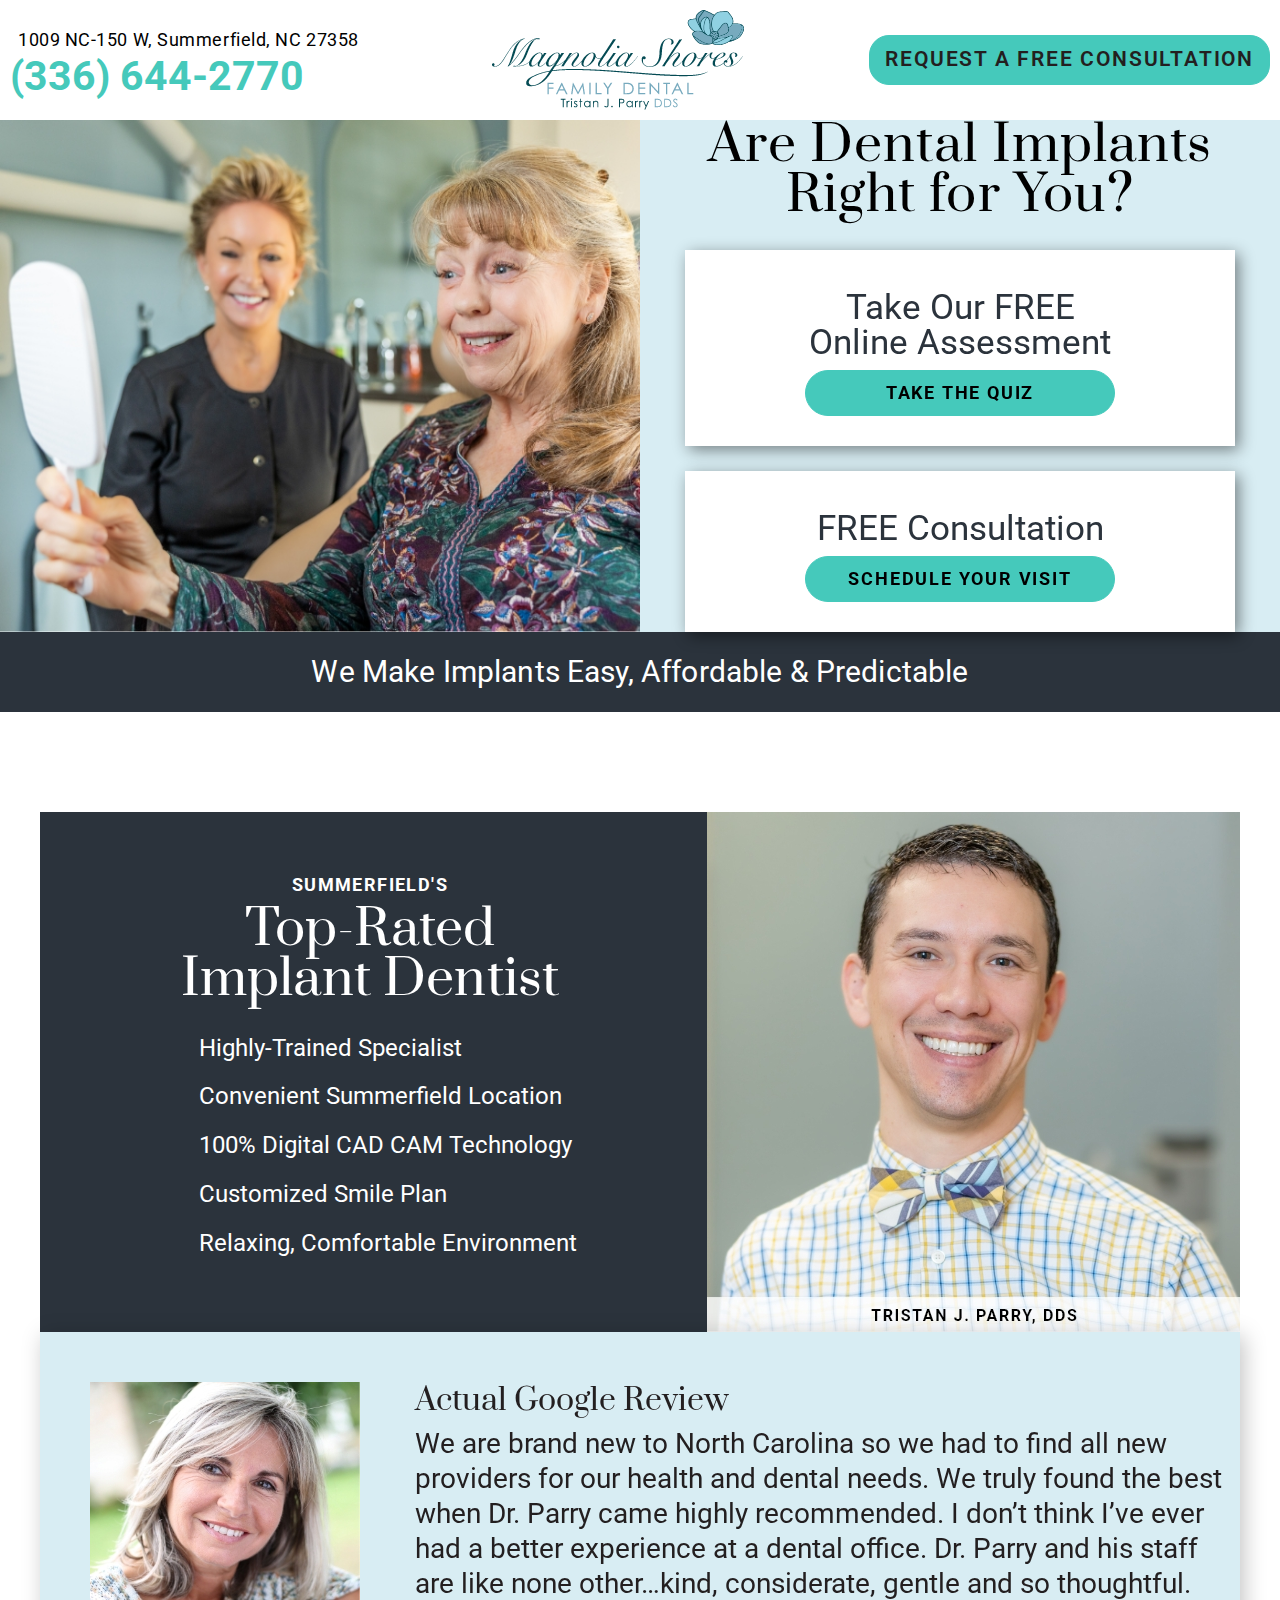
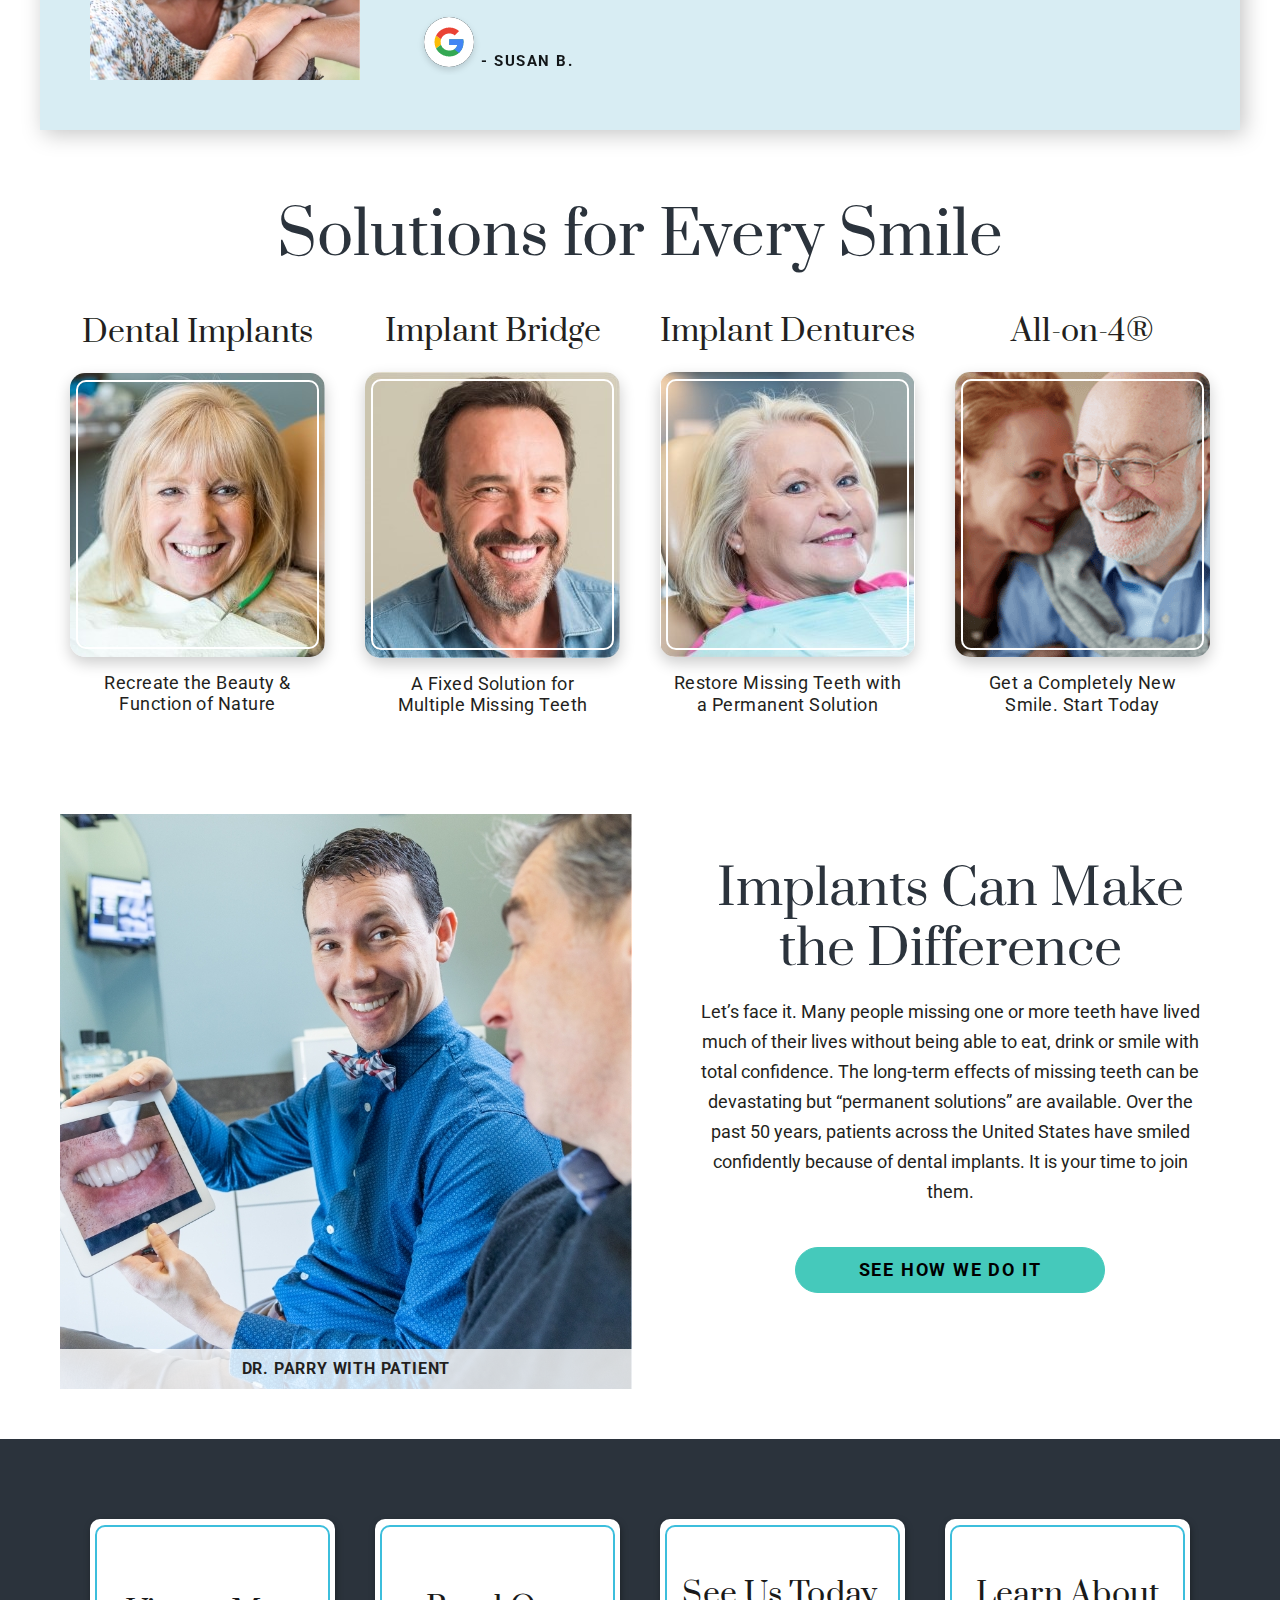
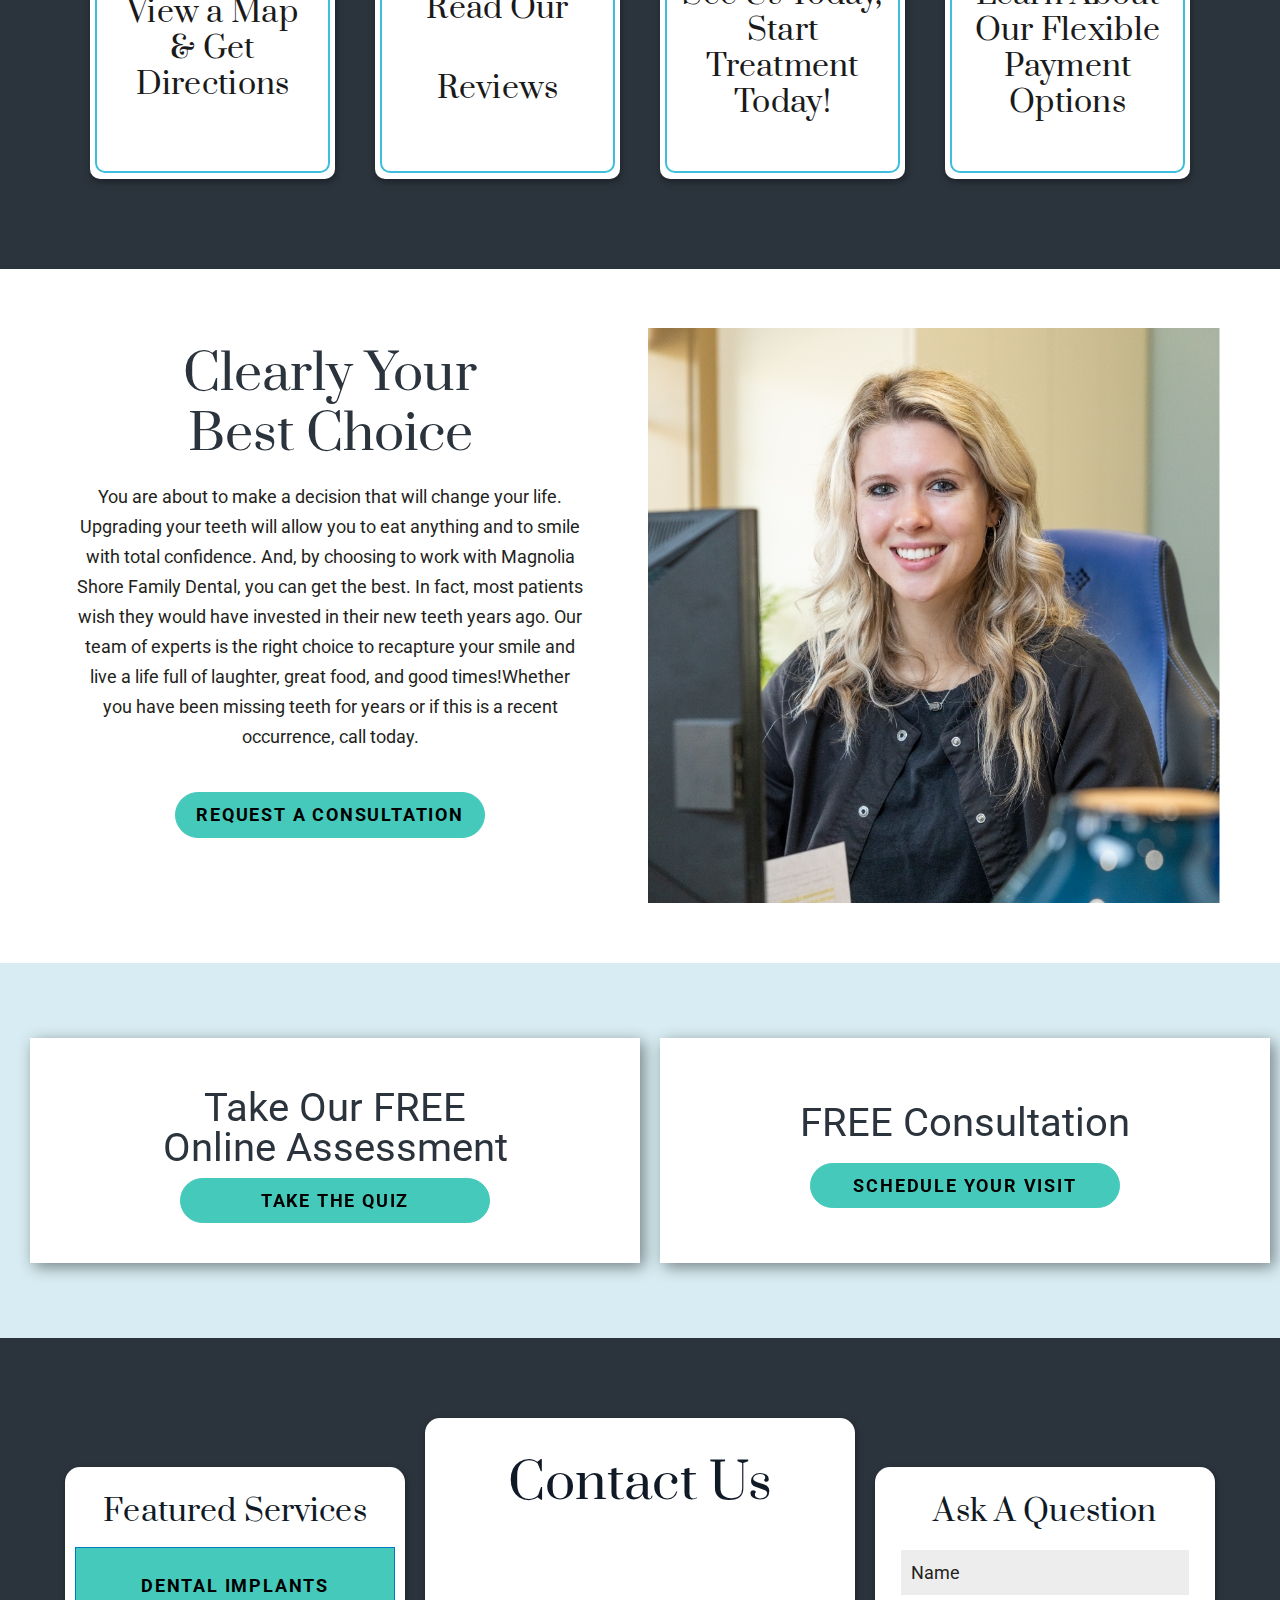
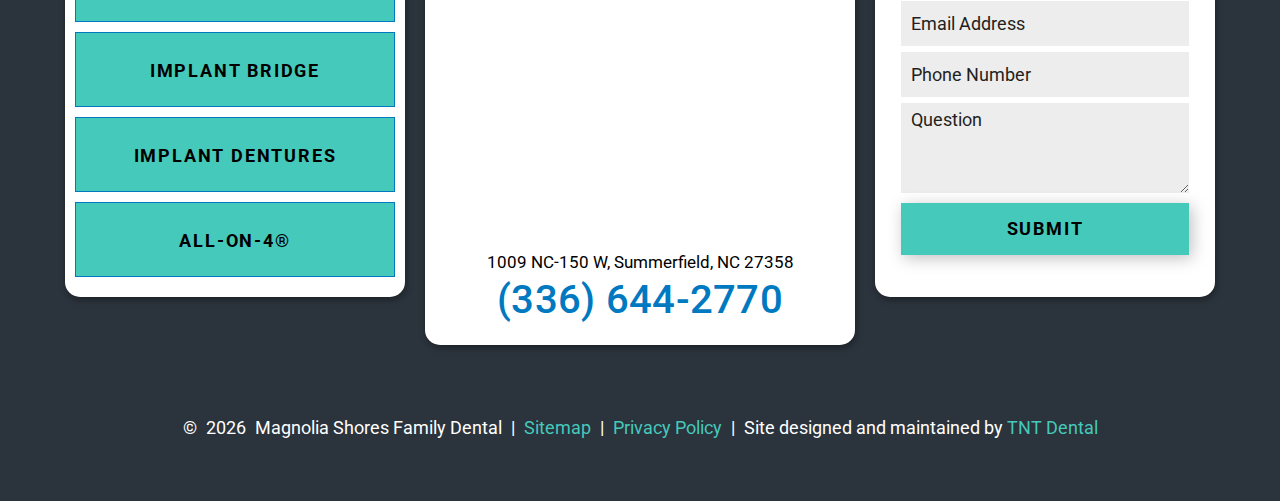
==== implants-special.html @ 88af599c "initial commit" ====
<!DOCTYPE html>
<html lang="en">

<head>
    <meta http-equiv="Content-Type" content="text/html; charset=utf-8" />
    <meta content="$var(metaDescription)$" name="Description" />
    <link href="lp-implant-styles.css" type="text/css" rel="stylesheet">
	<title>$var(pageTitle)$</title>
    <META NAME="ROBOTS" CONTENT="NOINDEX, NOFOLLOW">
    <link rel="canonical" href="https://$var(siteURL)$/$var(pageURL)$.html" />
    <meta name="viewport" content="width=device-width, initial-scale=1, maximum-scale=1, user-scalable=0" />
    <link href="https://tntwebsites.com/tnticons/css/fontello.css" rel="stylesheet">
    <link rel="preconnect" href="https://fonts.googleapis.com">
    <link rel="preconnect" href="https://fonts.gstatic.com" crossorigin>
    <link href="https://fonts.googleapis.com/css2?family=Prata&family=Roboto:wght@400;700&display=swap" rel="stylesheet">
    <script async src='https://tag.simpli.fi/sifitag/d0839950-0d38-0137-dfb5-06a9ed4ca31b'></script>
</head>

<body>
   
    <div id="fixed-tabs">
         <a href="implant-special-form-2023.html">
            <span><i class="icon-calendar-1"></i>Request <strong>a Consultation</strong></span>
        </a>
        <a href="tel:+13366442770" target="_blank">
            <span><i class="icon-phone"></i>Call <strong>Our Office</strong></span>
        </a>
        <a href="https://goo.gl/maps/hF76NYX7GYCfSjA28" target="_blank">
            <span><i class="icon-location"></i>Map <strong>Us</strong></span>
        </a>
    </div>
    
    <header>
        <div id="nav" class="split">
             <div id="header-details">
                 <address>
                    <a class="address" href="https://goo.gl/maps/hF76NYX7GYCfSjA28" target="_blank">
                        <i class="icon-location"></i>
                        1009 NC-150 W, Summerfield, NC 27358
                    </a>
                 </address>
                <a href="tel:+13366442770" class="phone"><i class="icon-phone"></i>(336) 644-2770</a>
             </div>
             <a href="index.html" class="logo"><img src="assets/images/lp-logo.png" alt="Magnolia Shores Family Dental logo"></a>
            <a href="implant-special-form-2023.html" class="btn"><i class="icon-calendar-1"></i>Request A Free Consultation</a>
             <div id="mobile-btns">
                <a href="tel:+13366442770" class="phone"><i class="icon-phone"></i><span>Call Today!</span>(336) 644-2770</a>
                <a href="implant-special-form-2023.html" class="btn"><i class="icon-calendar-1"></i><span>Request</span> A Free Consultation</a>
             </div>
        </div>
    </header>

    <main>

    <section id="banner">
        <figure>
            <img src="assets/images/lp-implant-2023-banner.jpg" alt="">
        </figure>
        <article>
            <h1>
                Are Dental Implants<br>
                Right for You?
            </h1>
            <div class="quiz">
                <div class="flex-ed">
                    <article>
                        <h2>Take Our FREE<br>
                            Online Assessment</h2>
                        <a href="lp-implant-quiz-2023.html" class="btn">Take The Quiz</a>
                    </article>
                    <article>
                        <h2>FREE Consultation</h2>
                        <a href="implant-special-form-2023.html" class="btn">Schedule Your Visit</a>
                    </article>
                </div>
            </div>
        </article>
    </section>

    <section id="bar">
        <h3>We Make Implants Easy, Affordable & Predictable </h3>
    </section>

    <section id="reviews">
        <div class="review-container">
            <div class="flex-ed">
                <div class="list">
                    <h4>Summerfield's</h4>
                    <h3>Top-Rated <br>
                        Implant Dentist</h3>
                    <ul>
                        <li>Highly-Trained Specialist</li>
                        <li>Convenient Summerfield Location</li>
                        <li>100% Digital CAD CAM Technology</li>
                        <li>Customized Smile Plan</li>
                        <li>Relaxing, Comfortable Environment</li>
                    </ul>
                </div>
                <figure>
                    <img src="assets/images/lp-implant-doctor-1.jpg" alt="Doctor Tristan J Parry">
                    <img id="mobile-doc" src="assets/images/lp-implant-doctor-1-mobile.jpg" alt="Doctor Tristan J Parry">
                </figure>
            </div>
            <div class="flex-ed review">
                <img src="assets/images/lp-implant-review.jpg" alt="">
                <div>
                    <h5>Actual Google Review</h5>
                    <p>We are brand new to North Carolina so we had to find all new providers for our health and dental needs. We truly found the best when Dr. Parry came highly recommended. I don’t think I’ve ever had a better experience at a dental office. Dr. Parry and his staff are like none other…kind, considerate, gentle and so thoughtful.</p>
                    <author>
                        <span><img src="assets/images/lp-np-google.png" alt="google icon"></span>
                        <div>
                            <star></star>
                            - Susan B.
                        </div>
                    </author>
                </div>
            </div>
        </div>
    </section>

    <section id="mobile-reviews">
        <div class="review-container" class="container flex-ed">
            <div id="google">
                <!-- <img src="assets/images/lp-combo-review-stamp.png" class="review-stamp" alt="Over 250 Reviews stamp"> -->
                <div>
                    <star></star>
                    <p><span>Actual</span> <img src="assets/images/google-logo.png" alt="Google logo"><span>Review</span></p>
                </div>
            </div>
            <div class="comment">
                <p>We are brand new to North Carolina so we had to find all new providers for our health and dental needs. We truly found the best when Dr. Parry came highly recommended. I don’t think I’ve ever had a better experience at a dental office. Dr. Parry and his staff are like none other…kind, considerate, gentle and so thoughtful.</p>
                <p class="caption2">- Susan B.</p>
            </div>
        </div>
    </section>

    <section id="options" class="callouts">
        <h2>Solutions for Every Smile</h2>
        <div class="flex-ed">
            <a href="dental-implants.html" target="_blank" class="col">
                <h3>Dental Implants</h3>
                <div class="portrait"><img src="assets/images/lp-implant-calls-1.jpg" alt="woman smiling"/></div>
                <p>Recreate the Beauty & <br>
                    Function of Nature</p>
            </a>
            <a href="dental-implants.html" target="_blank" class="col">
                <h3>Implant Bridge</h3>
                <div class="portrait"><img src="assets/images/lp-implant-calls-2.jpg" alt="smiling man"/></div>
                <p>A Fixed Solution for <br>
                    Multiple Missing Teeth</p>
            </a>
            <a href="implant-retained-dentures.html" target="_blank" class="col">
                <h3>Implant Dentures</h3>
                <div class="portrait"><img src="assets/images/lp-implant-calls-3.jpg" alt="smiling woman"/></div>
                <p>Restore Missing Teeth with <br>
                    a Permanent Solution</p>
            </a>
            <a href="all-on-4-dentures.html" target="_blank" class="col">
                <h3>All-on-4®</h3>
                <div class="portrait"><img src="assets/images/lp-implant-calls-4.png" alt="smiling older couple"/></div>
                <p>Get a Completely New <br>
                    Smile. Start Today</p>
            </a>
        </div>
     </section>

     <section class="container split even">
        <article>
            <h2>Implants Can Make <br>
                the Difference</h2>
             <p>Let’s face it. Many people missing one or more teeth have lived much of their lives without being able to eat, drink or smile with total confidence. The long-term effects of missing teeth can be devastating but “permanent solutions” are available. Over the past 50 years, patients across the United States have smiled confidently because of dental implants. It is your time to join them.</p>
             <p><a target="_blank" href="dental-implants.html" class="btn">SEE How We Do It</a></p>
            </article>
        <figure>
            <img src="assets/images/lp-implant-office-2.jpg" alt="doctor showing patient a smile">
            <figcaption>Dr. Parry with Patient</figcaption>
        </figure>
    </section>


    <div id="secondary">
        <section class="callouts">
            <a href="contact.html" target="blank" class="col">
                <div class="portrait">
                    <h3>View a Map <br>& Get <br>Directions</h3>
                    <i class="icon-location"></i>
                </div>
            </a>
            <a href="reviews.html" target="_blank" class="col">
                <div class="portrait">
                    <h3>Read Our <star></star> Reviews</h3>
                </div>
            </a>
            <a href="implant-special-form-2023.html" target="_blank" class="col">
                <div class="portrait">
                    <h3>See Us Today,<br> Start <br>Treatment<br> Today!</h3>
                </div>
            </a>
            <a href="for-patients.html#financing" target="_blank" class="col">
                <div class="portrait">
                    <h3>Learn About<br>Our Flexible  <br> Payment <br> Options</h3>
                </div>
            </a>
        </section>
    </div>
      
    
    
    <hr>
    
    <section id="implants" class="container split odd">
        <article>
            <h2>Clearly Your <br>
                Best Choice</h2>
             <p>You are about to make a decision that will change your life. Upgrading your teeth will allow you to eat anything and to smile with total confidence. And, by choosing to work with Magnolia Shore Family Dental, you can get the best. In fact, most patients wish they would have invested in their new teeth years ago. Our team of experts is the right choice to recapture your smile and live a life full of laughter, great food, and good times!Whether you have been missing teeth for years or if this is a recent occurrence, call today.</p>
             <p><a href="implant-special-form-2023.html" class="btn">REQUEST a Consultation</a></p>
            </article>
        <figure class="no-shad">
            <img src="assets/images/lp-implant-doctor-2.jpg" alt="dentist showing woman her new teeth">
        </figure>
    </section>

<section id="quiz">
        <div class="quiz">
            <div class="flex-ed">
                <article>
                    <h2>Take Our FREE<br>
                        Online Assessment</h2>
                    <a href="lp-implant-quiz-2023.html" class="btn">Take The Quiz</a>
                </article>
                <article>
                    <h2>FREE Consultation</h2>
                    <a class="btn" href="implant-special-form-2023.html">Schedule Your Visit</a>
                </article>
            </div>
        </div>
</section>

</main>

    <footer>
        <div class="container flex-ed">
            <article id="contact" >
                <h3>Contact Us</h3>
                <div id="map">
                    <iframe src="https://www.google.com/maps/embed?pb=!1m14!1m8!1m3!1d25756.987696099823!2d-79.8564391!3d36.2000383!3m2!1i1024!2i768!4f13.1!3m3!1m2!1s0x8852e3ec26620603%3A0x5be69f4f6315a395!2sMagnolia%20Shores%20Family%20Dental!5e0!3m2!1sen!2sus!4v1678763101547!5m2!1sen!2sus" width="100%" height="300" style="border:0;" allowfullscreen="" loading="lazy" referrerpolicy="no-referrer-when-downgrade"></iframe>
                </div>
                <a href="https://goo.gl/maps/hF76NYX7GYCfSjA28" target="_blank" class="address"> 
                    1009 NC-150 W, Summerfield, NC 27358
                </a>
                <a href="tel:+13366442770" class="phone">(336) 644-2770</a>
            </article>
            
            <article id="services">
                <h3>Featured Services</h3>
                <ul>
                    <li><a target="_blank" href="dental-implants.html">Dental Implants</a></li>
                    <li><a target="_blank" href="dental-implants.html">Implant bridge</a></li>
                    <li><a target="_blank" href="implant-retained-dentures.html">Implant Dentures</a></li>
                    <li><a target="_blank" href="dental-implants.html">All-on-4®</a></li>
                </ul>
            </article>
            
            <article id="footer-form">
                <h3>Ask A Question</h3>
                <form class="simple" method="post" action="https://tnt-adder.herokuapp.com/submit/a6d95abc-e07f-45de-b358-7c35be8862dd">
                    <input type="text" name="name" required="true" placeholder="Name" />
                    <input type="email" name="email" required="true" placeholder="Email Address" />
                    <input type="text" name="phone" required="true" placeholder="Phone Number" />
                    <textarea name="message" placeholder="Question"></textarea>
                    <button class="btn">Submit</button>
                    <input type="hidden" name="_subject" value="PPC Implants Landing Page 2023 Footer - Questions" />
                    <input type="hidden" name="_redirect" value="thanks.html" />
                </form>
            </article>
        </div>

        <div class="copy">
            © <span id="copyDate"></span> Magnolia Shores Family Dental <span>|</span> <a href="sitemap.html">Sitemap</a> <span>|</span> <a href="privacy-policy.html">Privacy Policy</a> <span>|</span> Site designed and maintained by
            <a href="https://www.tntdental.com" target="_blank">TNT Dental</a> 
        </div>
    </footer>

    <script src="assets/js/lp-implants.js"></script>

</body>
</html>
---- lp-implant-styles.css ----
/* ---------------- Normalize  ---------------- */
.progress, sub, sup {
  vertical-align: baseline;
}

.block, .elem-left, .elem-right, article, aside, details, figcaption, figure, footer, header, hr, main, menu, nav, section, summary {
  display: block;
}

hr, sub, sup {
  position: relative;
}

body, figure {
  margin: 0;
}

button, hr, input, select {
  overflow: visible;
}

[type=checkbox], [type=radio], legend {
  box-sizing: border-box;
  padding: 0;
}

html {
  font-family: sans-serif;
  -ms-text-size-adjust: 100%;
  -webkit-text-size-adjust: 100%;
  box-sizing: border-box;
  font-size: 100%;
}

audio, canvas, progress, video {
  display: inline-block;
}

audio:not([controls]) {
  display: none;
  height: 0;
}

[hidden], template {
  display: none;
}

a {
  background-color: transparent;
}

a:active, a:hover {
  outline-width: 0;
}

abbr[title] {
  border-bottom: none;
  text-decoration: underline;
  -webkit-text-decoration: underline dotted;
  text-decoration: underline dotted;
}

b, strong {
  font-weight: 700;
}

dfn {
  font-style: italic;
}

h1 {
  font-size: 2em;
  margin: 0 0 0.67em;
}

mark {
  background-color: #ff0;
  color: #000;
}

small {
  font-size: 80%;
}

sub, sup {
  font-size: 60%;
  line-height: 0;
}

sub {
  bottom: -0.25em;
}

sup {
  top: -0.45em;
}

img {
  border-style: none;
}

svg:not(:root) {
  overflow: hidden;
}

code, kbd, pre, samp {
  font-family: monospace, monospace;
  font-size: 1em;
}

hr {
  box-sizing: content-box;
  height: 0;
  border: 0;
}

button, input, select, textarea {
  font: inherit;
  line-height: initial;
  margin: 0;
}

optgroup {
  font-weight: 700;
}

button, select {
  text-transform: none;
}

[type=button], [type=reset], [type=submit], button {
  cursor: pointer;
}

[disabled] {
  cursor: default;
}

[type=reset], [type=submit], button, html [type=button] {
  -webkit-appearance: button;
  border: 0;
}

button::-moz-focus-inner, input::-moz-focus-inner {
  border: 0;
  padding: 0;
}

button:-moz-focusring, input:-moz-focusring {
  outline: ButtonText dotted 1px;
}

fieldset {
  border: 1px solid silver;
  margin: 0 2px;
  padding: 0.35em 0.625em 0.75em;
}

legend {
  color: inherit;
  display: table;
  max-width: 100%;
  white-space: normal;
}

textarea {
  overflow: auto;
}

[type=number]::-webkit-inner-spin-button, [type=number]::-webkit-outer-spin-button {
  height: auto;
}

[type=search] {
  -webkit-appearance: textfield;
}

[type=search]::-webkit-search-cancel-button, [type=search]::-webkit-search-decoration {
  -webkit-appearance: none;
}

*, ::before, ::after {
  box-sizing: border-box;
  -webkit-font-smoothing: antialiased;
  -moz-osx-font-smoothing: grayscale;
}

.clearfix:before, .clearfix:after {
  display: table;
  content: " ";
}

.clearfix:after {
  clear: both;
}

address {
  font-style: normal !important;
}

img {
  max-width: 100%;
  display: block;
  margin: 0 auto;
}

.icon-gplus:before {
  margin-left: -1px !important;
}

.page_index main, .page_index > hr {
  display: none !important;
}

a, ::before, ::after, img, figure, article, li, #fixed-tabs, #header, #banner, h1, h2, h3, h4, h5, h6, .btn, .btn-alt, .btn:before, .btn-alt:before {
  transition: all 0.2s;
}

i {
  display: inline;
}

*, ::before, ::after {
  box-sizing: border-box;
  -webkit-font-smoothing: antialiased;
  -moz-osx-font-smoothing: grayscale;
}

[class*=" icon-"]:before, [class^=icon-]:before {
  line-height: 1 !important;
  display: block !important;
}

.clearfix:before, .clearfix:after {
  display: table;
  content: " ";
}

.clearfix:after {
  clear: both;
}

.shadow {
  box-shadow: 0 0 3px #000;
}

img {
  max-width: 100%;
}

a, .btn {
  cursor: pointer;
}

header {
  z-index: 99;
}

footer {
  z-index: 100;
}

/* ---------------- Animations  ---------------- */
.animated {
  animation-duration: 2s;
  animation-fill-mode: both;
}
@keyframes slideIn {
  from {
    transform: translate3d(0, -100%, 0);
  }
  to {
    transform: translate3d(0, 0, 0);
  }
}
/* ---------------- Global Styles  ---------------- */
.flex-ed, .col-flex-ed {
  display: flex;
}

.flex-ed {
  -webkit-box-orient: horizontal;
}

.col-flex-ed {
  flex-flow: column;
}

star {
  line-height: 1;
  margin: 7px auto;
  display: block;
}

star:after {
  font-size: 22px;
  font-family: "fontello";
  font-weight: 400;
  margin: 0;
  font-style: normal;
  content: "\e80f\e80f\e80f\e80f\e80f";
  color: #e0b828;
  padding: 0 10px;
  letter-spacing: 8.8px;
}

/* -------  Fixed Tabs ------------ */
#fixed-tabs {
  position: fixed;
  bottom: 0;
  right: 0;
  width: 100%;
  text-align: center;
  line-height: 1;
  display: flex;
  z-index: 150;
}

#fixed-tabs a {
  font-size: 13px;
  color: #fff;
  font-weight: 700;
  text-transform: uppercase;
  padding: 14px 0;
  flex: 1;
  flex-basis: 25%;
}

#fixed-tabs a:first-of-type {
  flex-basis: 50%;
}

#fixed-tabs a:nth-of-type(odd) {
  background-color: #004975;
}

#fixed-tabs a:nth-of-type(even) {
  background-color: #1a1f24;
}

@media (min-width: 1031px) {
  #fixed-tabs {
    display: none;
  }
}
@media (max-width: 1030px) {
  #fixed-tabs i {
    display: inline-block;
    font-size: 16px;
    display: inline-block;
    margin-right: 5px;
  }
  footer {
    margin-bottom: 42px !important;
  }
}
@media (max-width: 600px) {
  #fixed-tabs strong {
    display: none;
  }
}
/* ---------------- page foundation ---------- */
body {
  position: relative;
  background-color: #fff;
  text-align: center;
  color: #231f20;
  font: 400 18px/26px "Roboto", sans-serif;
}

p {
  color: #231f20;
  font: 400 18px/26px "Roboto", sans-serif;
}

a {
  display: inline-block;
  text-decoration: none;
  cursor: pointer;
  color: #0079c1;
}

a:hover {
  color: #2B333C;
}

h1, h2 h3, h4, h5, h6 {
  font-family: "Prata", serif;
  text-align: center;
}

h1 {
  margin: 50px auto;
  color: #000;
  font: normal 70px/1.3 "Prata", serif;
  letter-spacing: 1.1px;
}

h1 span {
  font: 500 83px/1 "Roboto", sans-serif;
  color: #fff;
  display: block;
  text-shadow: 2px 2px 3px rgba(0, 0, 0, 0.3);
  letter-spacing: normal;
}

h2 {
  font: normal 50px/1.2 "Prata", serif;
  color: #2B333C;
  letter-spacing: normal;
  margin: 10px 0;
}

h3 {
  font: 600 30px/1 "Roboto", sans-serif;
  color: #2B333C;
  margin: 20px auto 0;
  letter-spacing: 0.15px;
}

main ul {
  list-style: none;
  padding: 0;
  margin: 10px auto;
  text-align: left;
  display: table;
}
main ul li {
  position: relative;
  padding-left: 35px;
  font-size: 24px;
  line-height: 1.2;
  margin: 10px auto;
}
main ul li:before {
  content: "\e832";
  font-family: fontello;
  position: absolute;
  left: 0;
  top: 0;
  color: #3CBEDC;
}

/*  --------------  Buttons ----------------- */
.btn,
.btn-alt {
  position: relative;
  display: inline-block;
  cursor: pointer;
  padding: 12px 15px;
  min-width: 310px;
  text-align: center;
  color: #000;
  background-color: #45C9BB;
  border: 1px solid #45C9BB;
  border-radius: 35px;
  font: bold 18px/1.1 "Roboto", sans-serif;
  text-transform: uppercase;
  letter-spacing: 1.8px;
}
.btn span,
.btn-alt span {
  text-transform: uppercase;
  font-size: 13px;
  vertical-align: middle;
}
.btn:hover,
.btn-alt:hover {
  background-color: #D8EDF3;
  color: #000;
}

.btn-alt {
  border-radius: 0;
}

.flex-ed figure {
  position: relative;
}

figcaption {
  position: absolute;
  bottom: 0;
  right: 50%;
  transform: translate(50%);
  background: #fff;
  padding: 7px 15px;
}

header {
  position: relative;
  padding: 0;
  z-index: 100;
  background-color: #fff;
}
header .locations {
  flex: 0 1 510px;
}
header .locations > span {
  border-radius: 25px;
  padding: 3px 20px;
  text-align: center;
  font: 500 20px/1.1 "Prata", serif;
  letter-spacing: 1.5px;
  text-transform: uppercase;
  background-color: #0079c1;
  color: #fff;
  display: table;
  margin: auto auto 10px;
}
header .locations .flex-ed {
  justify-content: space-around;
}
header address {
  padding: 0 8px;
}
header .address {
  display: flex;
  color: #000;
  font-size: 18px;
  line-height: 1.25;
  font-weight: 400;
  letter-spacing: 0.55px;
  margin-bottom: 10px;
}
header .address:hover {
  color: #2B333C;
}
header .address i:before {
  color: #0079c1;
  font-size: 22px;
  margin-left: -10px;
  margin-right: 15px;
}

.fix-nav header {
  position: fixed;
  width: 100%;
  left: 0;
  top: 0;
  right: 0;
  animation-duration: 0.8s;
  animation-fill-mode: both;
  animation-name: slideIn;
  z-index: 110;
  box-shadow: 0 3px 7px rgba(0, 0, 0, 0.35);
  padding-bottom: 10px;
}
.fix-nav header .logo img {
  max-height: 90px;
}
.fix-nav header .logo {
  margin-bottom: 0;
}

.phone {
  display: flex;
  color: #45C9BB;
  font: 700 41px/30px "Roboto", sans-serif;
}
.phone span {
  display: block;
  color: #000;
  font-size: 14px;
  font-weight: 700;
  text-transform: uppercase;
  font-family: "Roboto", sans-serif;
}
.phone:hover {
  color: #231f20;
}
.phone i {
  display: flex;
  align-items: center;
}
.phone i:before {
  color: #0079c1;
  font-size: 22px;
  margin-left: 0px;
  margin-right: 15px;
}

#nav {
  display: flex;
  max-width: 1350px;
  justify-content: space-between;
  margin: auto;
  align-items: center;
  padding: 10px;
}
#nav .btn {
  margin: 0;
  font-size: 21px;
  min-width: 200px;
  display: flex;
  color: #231f20;
  font-weight: 600;
  border-radius: 20px;
  text-transform: uppercase;
}
#nav .btn span {
  display: block;
  font-family: "Roboto", sans-serif;
  font-weight: 700;
  letter-spacing: 1.5px;
  font-size: 26px;
}
#nav .btn i:before {
  margin-right: 10px;
}
#nav #mobile-btns {
  display: none;
}
#nav #mobile-btns > * {
  min-height: 65px;
}
#nav #mobile-btns .phone {
  flex: 0 1 50%;
  line-height: 1.3;
  font-weight: 400;
  color: #000;
  display: flex;
  flex-wrap: wrap;
  justify-content: center;
  background-color: #45C9BB;
  align-content: center;
}
#nav #mobile-btns .phone span {
  width: 100%;
}
#nav #mobile-btns .btn {
  padding: 5px;
  font-size: 14px;
  align-content: center;
  display: flex;
  justify-content: center;
  flex-wrap: wrap;
  border-radius: 0;
  margin: 0;
  flex: 0 1 50%;
  font-weight: 700;
  color: #fff;
  background-color: #2B333C;
}
#nav #mobile-btns .btn i {
  display: none;
}

/* ------------   Split Img ------------- */
.split {
  display: flex;
  justify-content: space-between;
  align-items: center;
  max-width: 1160px;
  margin: 50px auto;
}
.split article {
  margin: 10px;
  padding: 5px;
  flex: 0 1 520px;
}
.split article p {
  -moz-text-align-last: center;
       text-align-last: center;
  letter-spacing: normal;
  line-height: 30px;
  margin-bottom: 30px;
}
.split .btn {
  margin: 10px auto 30px;
}
.split figure img {
  position: relative;
}
.split .no-shad img {
  box-shadow: none;
}
.split.even figure {
  order: -1;
  position: relative;
}
.split.even figure figcaption {
  width: 100%;
  left: 0;
  transform: none;
  text-transform: uppercase;
  font-weight: bold;
  font-size: 16px;
  letter-spacing: 0.8px;
  background-color: rgba(255, 255, 255, 0.8);
}

/* -------------- Banner ----------------- */
#banner {
  display: flex;
  flex-flow: row wrap;
}
#banner > * {
  flex: 1 0 50%;
}
#banner h1 {
  font: normal 50px/1 "Prata", serif;
  color: #000;
  margin: 0 auto 30px;
}
#banner h1 small {
  font-size: 32px;
  display: block;
  margin-top: 15px;
  letter-spacing: 0.8px;
}
#banner .quiz .flex-ed {
  max-width: 1300px;
  margin: auto;
  flex-flow: column wrap;
  align-content: center;
  gap: 25px;
}
#banner .quiz h2 {
  font: normal 35px/1 "Roboto", sans-serif;
}
#banner .quiz p.note {
  font: normal 18px/1 "Prata", serif;
  color: grey;
  text-transform: uppercase;
}
#banner .quiz article {
  width: 550px;
  background: #fff;
  filter: drop-shadow(4px 4px 8px rgba(0, 0, 0, 0.46));
  padding: 30px 10px;
}
#banner figure figcaption {
  position: absolute;
  bottom: 0;
  font-size: 14px;
  font-weight: 700;
  margin-top: 5px;
  padding: 10px;
  width: 370px;
  text-align: center;
  letter-spacing: 0.1em;
  background-color: rgba(0, 0, 0, 0.9);
  text-transform: uppercase;
  right: 50px;
  color: white;
}
#banner figure figcaption a {
  color: white;
}
#banner figure figcaption a:hover {
  color: #0079c1;
}
#banner figure figcaption span {
  color: #0079c1;
  padding: 0 5px;
}
#banner figure img {
  margin: 0;
  width: 100%;
  height: 100%;
}
#banner > article {
  display: flex;
  flex-flow: column wrap;
  justify-content: center;
  background-color: #D8EDF3;
}
#banner > article div span {
  display: block;
  text-transform: none;
  font-family: "Prata", serif;
  font-weight: 500;
  margin: 0 auto 0;
  font-size: 42px;
  letter-spacing: 0.03em;
  line-height: 1.11;
  color: #86e2ff;
}
#banner > article div span small {
  display: inline-block;
  text-align: left;
  font-size: 17px;
  line-height: 17px;
  color: #86e2ff;
}
#banner > article div small {
  font-size: 28px;
  font-family: "Prata", serif;
  font-weight: 700;
  letter-spacing: 0.05em;
  display: block;
  color: #fff;
}
#banner p {
  font-size: 14px;
  color: #fff;
  font-weight: 700;
  line-height: 1.2;
}

#banner-wrapper {
  position: relative;
  background-color: white;
}

#banner-wrapper:before {
  background-color: #d2e6ed;
  position: absolute;
  left: 0;
  top: 60px;
  right: 0;
  content: "";
  bottom: -300px;
}

/* After Banner */
#bar {
  background: #2B333C;
  padding: 25px 10px;
}
#bar h3 {
  font: normal 30px/1 "Roboto", sans-serif;
  color: #fff;
  margin: 0;
}

/* Reviews */
#reviews {
  max-width: 1200px;
  margin: 100px auto 0;
}
#reviews ul {
  display: flex;
  flex-flow: column;
  justify-content: center;
  align-items: flex-start;
}
#reviews ul li {
  color: #fff;
  margin: 10px 0;
}
#reviews h4 {
  font: bold 18px/1 "Roboto", sans-serif;
  margin-bottom: 0;
  color: #fff;
  letter-spacing: 1.4px;
  text-transform: uppercase;
}
#reviews h3 {
  font: normal 50px/1 "Prata", serif;
  margin: 10px auto;
  color: #fff;
}
#reviews .flex-ed {
  flex-flow: row wrap;
  justify-content: space-between;
}
#reviews .flex-ed:first-of-type {
  background: #2B333C;
}
#reviews .flex-ed > div.list {
  flex: 0 1 660px;
  display: flex;
  flex-flow: column wrap;
  padding-top: 40px;
}
#reviews #mobile-doc {
  display: none;
}
#reviews .flex-ed figure img {
  margin: 0;
  width: 100%;
}
#reviews .review {
  background: #D8EDF3;
  flex-flow: row;
  filter: drop-shadow(4px 4px 11px rgba(0, 0, 0, 0.23));
}
#reviews .review h5 {
  font: normal 30px/1 "Prata", serif;
  margin: 0;
}
#reviews .review img {
  padding: 50px;
  margin: 0;
}
#reviews .review author {
  color: #121618;
  text-align: left;
  font-size: 15px;
  line-height: 1;
  font-weight: 700;
  letter-spacing: 1.5px;
  text-transform: uppercase;
  display: flex;
  align-items: center;
  justify-content: flex-start;
}
#reviews .review author img {
  padding: 0;
}
#reviews .review > div {
  padding: 5px 10px 5px 5px;
  display: flex;
  flex-flow: column;
  justify-content: center;
}
#reviews .review > div > * {
  text-align: left;
}
#reviews .review p {
  position: relative;
  font-size: 28px;
  line-height: 35px;
  margin: 10px auto;
}
#reviews .review p:before {
  content: "\e838";
  position: absolute;
  left: -42px;
  top: -43px;
  font-family: fontello;
  color: #3CBEDC;
  font-size: 42px;
  transform: rotateZ(180deg);
}

/* -- mobile reviews -- */
#mobile-reviews {
  background-color: #D8EDF3;
  padding: 100px 30px;
}
#mobile-reviews .review-container {
  position: relative;
  background-color: #fff;
  box-shadow: 1.6px 2.5px 7px rgba(7, 8, 8, 0.35);
  max-width: 1200px;
  color: #0079c1;
  align-items: center;
  padding: 0;
  margin: auto;
  flex-wrap: nowrap;
  border-radius: 10px;
}
#mobile-reviews .review-container #google {
  background-color: #fff;
  flex: 0 1 225px;
  align-self: stretch;
  text-align: center;
  display: flex;
  flex-direction: column;
  justify-content: center;
  border-radius: 10px 10px 0 0;
}
#mobile-reviews .review-container #google img {
  padding: 5px 0;
}
#mobile-reviews .review-container #google > div {
  margin-top: 15px;
  padding: 5px 25px;
}
#mobile-reviews .review-container #google p {
  color: #0079c1;
  font-size: 20px;
  line-height: 1.25;
  display: flex;
  flex-wrap: wrap;
  margin-top: 25px;
  font-size: 15px;
  color: #231f20;
  letter-spacing: 1.5px;
  text-transform: uppercase;
  font-weight: 700;
}
#mobile-reviews .review-container #google p span {
  width: 100%;
}
#mobile-reviews .review-container #google p img {
  margin: auto;
}
#mobile-reviews .review-container #google .review-stamp {
  position: absolute;
  top: -50px;
  left: -50px;
}
#mobile-reviews .review-container .comment {
  flex: 1 1 780px;
  padding: 20px 20px 50px;
  text-align: left;
  margin: auto;
}
#mobile-reviews .review-container .comment p {
  font: 400 30px/44px "Roboto", sans-serif;
  margin-top: 0;
  margin-top: 10px;
  margin-bottom: 10px;
  color: #000;
  letter-spacing: 0.03em;
  text-align: center;
  line-height: 30px;
}
#mobile-reviews .review-container .comment .caption2 {
  font: 600 normal 18px/1 "Roboto", sans-serif;
  text-transform: uppercase;
  margin: 30px 0 10px;
  letter-spacing: 1.95px;
  text-align: center;
}

/* 2nd Quiz Section */
#quiz {
  padding: 75px 10px;
  background: #D8EDF3;
}
#quiz .quiz .flex-ed {
  max-width: 1300px;
  margin: auto;
}
#quiz .quiz h2 {
  font: normal 40px/1 "Roboto", sans-serif;
}
#quiz .quiz p.note {
  font: normal 18px/1 "Prata", serif;
  color: grey;
  text-transform: uppercase;
}
#quiz .quiz article {
  background: #fff;
  filter: drop-shadow(4px 4px 8px rgba(0, 0, 0, 0.46));
}
#quiz article {
  display: flex;
  flex-wrap: wrap;
  justify-content: center;
  align-items: center;
  padding: 40px 10px;
  margin-left: 20px;
  z-index: 1;
  flex: 0 1 610px;
}
#quiz article:last-of-type h2 {
  margin-bottom: -10px;
}
#quiz article div {
  background-color: #231f20;
  font: 400 24px/41px "Prata", serif;
  letter-spacing: 1.2px;
  color: #fff;
  text-align: center;
  border-top: 5px solid rgba(206, 216, 255, 0.5);
  border-bottom: 5px solid rgba(206, 216, 255, 0.5);
  max-width: 585px;
  margin: auto;
  padding: 5px 0;
  letter-spacing: 2.5px;
}
#quiz article div span {
  display: block;
  text-transform: none;
  font-family: "Prata", serif;
  font-weight: 500;
  margin: 0 auto 0;
  font-size: 42px;
  letter-spacing: 0.03em;
  line-height: 1.11;
  color: #86e2ff;
}
#quiz article div span small {
  display: inline-block;
  text-align: left;
  font-size: 17px;
  line-height: 17px;
  color: #86e2ff;
}
#quiz article div small {
  font-size: 28px;
  font-family: "Prata", serif;
  font-weight: 700;
  letter-spacing: 0.05em;
  display: block;
  color: #fff;
}

/* ---------------- Callouts Styles  ---------------- */
.callouts {
  margin: 20px auto;
  display: flex;
  justify-content: space-around;
  align-items: stretch;
  max-width: 1140px;
  height: auto;
  padding: 10px 0;
  width: 100%;
  margin-top: 80px;
  z-index: 102;
}
.callouts .col {
  display: flex;
  align-items: center;
  text-decoration: none;
  justify-content: center;
  position: relative;
  flex-direction: column;
  margin: 15px 0;
  padding: 5px;
}
.callouts .col h3 {
  margin-bottom: 20px;
  margin-top: 0;
  color: #88c6ff;
}
.callouts .col:hover h3 {
  color: #2B333C;
}
.callouts .portrait {
  width: 100%;
  background-color: #fff;
  border-radius: 10px;
  padding: 0;
  overflow: hidden;
  box-shadow: 1px 3px 7px 0px rgba(0, 0, 0, 0.35);
  display: flex;
  flex-direction: column;
  justify-content: center;
  align-items: center;
}
.callouts .portrait:after {
  content: "";
  width: 95%;
  height: 95%;
  position: absolute;
  border: 2px solid white;
  border-radius: 10px;
  z-index: 3;
  margin: auto;
  top: 0;
  bottom: 0;
  left: 0;
  right: 0;
}
.callouts .portrait:hover:after {
  border-color: #2B333C;
}
.callouts .portrait img {
  position: relative;
  z-index: 3;
}
.callouts p {
  line-height: 1.2;
  margin-top: 15px;
  letter-spacing: 0.45px;
}

#options {
  margin-top: 50px;
  max-width: 1180px;
  display: block !important;
}
#options div {
  padding: 0;
  border-radius: 15px;
  overflow: hidden;
  position: relative;
}
#options > .flex-ed {
  justify-content: space-around;
  flex-wrap: wrap;
}
#options h2 {
  font-size: 60px;
  margin-bottom: 25px;
}
#options .col {
  background-color: transparent;
  z-index: 105;
}
#options .col h3 {
  font-size: 30px;
  color: #231f20;
  letter-spacing: normal;
  font-family: "Prata", serif;
  font-weight: normal;
  margin: 0 0 25px;
}
#options .col .portrait {
  box-shadow: 0 6px 15px rgba(0, 0, 0, 0.2);
}
#options .col .portrait:after {
  color: white;
}
#options .col:last-of-type h3 {
  margin: 0 -20px 25px;
}

#choice figcaption {
  margin-top: 10px;
  letter-spacing: 2.2px;
  font-family: "Roboto", sans-serif;
  font-size: 22px;
  font-weight: 500;
  text-transform: uppercase;
}

#choice {
  margin-bottom: 0;
}
#choice figure {
  align-self: end;
}

#secondary {
  background: #2B333C;
  margin: 0 auto 10px;
  padding: 50px 20px 40px;
}
#secondary .callouts {
  margin-top: 0;
}
#secondary a {
  flex: 0 0 255px;
}
#secondary a h3 {
  letter-spacing: 0.26px;
  line-height: 1.2;
  margin: 0 auto;
  color: #1a1a1a;
  font-weight: 500;
  font-family: "Prata", serif;
  font-size: 30px;
}
#secondary a h3 star:after {
  color: #45C9BB;
}
#secondary i:before {
  font-size: 28px;
}
#secondary .callouts .portrait {
  min-height: 260px;
}
#secondary .callouts .portrait:after {
  width: 92%;
  height: 92%;
  border: 2px solid #3CBEDC;
}
#secondary .callouts .portrait:hover:after {
  border-color: #2B333C;
}
#secondary .callouts .icon-map-marker {
  top: -5px;
  font-size: 30px;
  color: #0079c1;
}

/* -------------- Team ----------------- */
#team figure {
  display: flex;
  justify-content: space-between;
  align-items: flex-start;
  flex: 0 1 530px;
  margin-left: 50px;
  position: relative;
}
#team figcaption {
  margin-top: 10px;
  color: #2b2b2b;
  font-family: "Roboto", sans-serif;
  font-size: 18px;
  letter-spacing: 0.1em;
  font-weight: bold;
  text-transform: uppercase;
}
#team figcaption a {
  color: #2b2b2b;
  font-size: 18px;
  letter-spacing: 0.1em;
  font-family: "Roboto", sans-serif;
  text-transform: uppercase;
  font-weight: 700;
}
#team figcaption a:hover {
  color: #0079c1;
}

/* ---------------- Contact --------------- */
footer {
  padding-top: 70px;
  background-color: #2B333C;
}
footer .flex-ed {
  justify-content: center;
  align-items: center;
  padding-bottom: 30px;
}
footer article {
  background-color: #fff;
  border-radius: 15px;
  text-align: center;
  margin: 10px;
  flex: 0 1 340px;
  padding: 10px;
  box-shadow: 1px 3px 7px 0px rgba(0, 0, 0, 0.35);
}
footer .phone {
  font-size: 40px;
  color: #0079c1;
  margin: 10px auto;
  font-weight: 500;
  display: block;
  letter-spacing: 0.28px;
  font-family: "Roboto", sans-serif;
}
footer .phone:hover {
  color: #2B333C;
}
footer .address {
  color: #000;
  font-size: 17px;
  line-height: 1.1;
  margin-top: 20px;
}
footer .address:hover {
  color: #2B333C;
}
footer h3 {
  margin-top: 20px;
  margin-bottom: 20px;
  color: #101926;
  font-weight: 500;
  font-size: 30px;
  font-family: "Prata", serif;
}

#services, #footer-form {
  min-height: 430px;
}
#services h3, #footer-form h3 {
  font-size: 30px;
}

#contact {
  flex: 0 1 430px;
  padding: 20px 10px;
}
#contact h3 {
  font-size: 50px;
  margin-top: 20px;
  margin-bottom: 25px;
}

#map {
  display: table;
  width: 100%;
  border-radius: 10px;
  overflow: hidden;
}
#map iframe {
  display: block;
}

#services {
  order: -1;
}
#services ul {
  margin-top: 20px;
  padding-left: 0;
  margin-bottom: 10px;
}
#services li {
  margin: 10px auto;
  list-style: none;
  text-align: center;
  border: 1px solid #0079c1;
  background-color: #45C9BB;
}
#services li a {
  display: block;
  color: #000;
  font-weight: 700;
  font-family: "Roboto", sans-serif;
  font-size: 18px;
  text-transform: uppercase;
  letter-spacing: 1.8px;
  padding: 25px 20px 22px;
}
#services li:hover {
  background-color: #2B333C;
}
#services li:hover a {
  color: white;
}

.simple {
  margin: 20px 0 5px;
}
.simple .btn {
  width: 90%;
  font-size: 18px;
  border-radius: 0;
  font-weight: 700;
  padding: 15px 10px;
  min-width: auto;
  background-color: #45C9BB;
  box-shadow: 3px 3px 15px rgba(0, 0, 0, 0.25);
}
.simple .btn:hover {
  background-color: #2B333C;
  color: #fff;
}
.simple input {
  height: 45px;
}
.simple textarea {
  height: 90px;
  padding-top: 8px;
}
.simple input, .simple textarea {
  outline: none;
  border: none;
  background-color: #ededed;
  margin: 3px 0;
  width: 90%;
  padding: 6px 10px;
  font-size: 18px;
  color: #231f20;
}
.simple input:focus, .simple textarea:focus, .simple .btn:focus {
  background-color: #f7f4f4;
  box-shadow: inset 0 3px 0 #2B333C;
}

::-moz-placeholder {
  color: #231f20;
}

::placeholder {
  color: #231f20;
}

.copy {
  font: 400 18px/1.4 "Roboto", sans-serif;
  color: #fff;
  margin-top: 20px;
  text-align: center;
  padding: 10px 0 60px;
}
.copy span {
  padding: 0 5px;
}
.copy a {
  margin: auto;
  color: #45C9BB;
}
.copy a:hover {
  color: #0079c1;
}

/* ---------------- New Patient Form ---------------- */
#landing-page-form {
  position: relative;
  max-width: 850px;
  padding: 0px 10px 10px;
  margin: 20px auto;
}
#landing-page-form h1 {
  font-size: 50px;
  margin-bottom: 30px;
  color: #2B333C;
  text-align: center;
  padding-top: 20px;
  font-weight: 400;
  text-shadow: none;
}
#landing-page-form p {
  max-width: 680px;
  margin: auto;
  margin-bottom: 30px;
}
#landing-page-form .simple {
  margin: auto;
  display: table;
  width: 100%;
  max-width: 550px;
}
#landing-page-form .simple label {
  display: none;
}
#landing-page-form .simple input {
  height: 50px;
}
#landing-page-form .simple textarea {
  height: 200px;
  margin-bottom: 30px;
  padding-top: 10px;
}
#landing-page-form .btn {
  width: 160px;
}

#landing-page-form {
  position: relative;
  max-width: 850px;
  padding: 0 10px 10px;
  margin: 20px auto;
}

#landing-page-form h2 {
  font-size: 40px;
  margin-bottom: 30px;
  color: #384E4D;
  text-align: center;
  padding-top: 20px;
  font-weight: 400;
  text-shadow: none;
}

#landing-page-form p {
  max-width: 680px;
  margin: auto;
  margin-bottom: 30px;
}

#landing-page-form .simple {
  margin: auto;
  display: table;
  width: 100%;
  max-width: 550px;
}

#landing-page-form .simple label {
  display: none;
}

#landing-page-form .simple input:not([class^=btn]), #landing-page-form .simple select {
  height: 50px;
}

#landing-page-form .simple textarea {
  height: 200px;
  margin-bottom: 30px;
  padding-top: 10px;
}

#landing-page-form .btn {
  width: 160px;
}

#landing-page-form.landing-page-quiz .simple label {
  display: block;
  margin-top: 30px;
  margin-bottom: 5px;
  text-align: left;
  padding-left: 20px;
  font-weight: 600;
  text-transform: uppercase;
}

#landing-page-form.landing-page-quiz select {
  width: 90%;
}

hr {
  border-bottom: 1px solid rgba(151, 151, 151, 0.74);
  box-shadow: 5px 1px 1px rgba(14, 14, 15, 0.35);
  margin-top: 30px;
  display: none;
}

/* ---------------- Media Queries ---------------- */
@media (max-width: 1160px) {
  #options {
    flex-wrap: wrap;
    max-width: 1050px;
  }
}
@media (max-width: 1110px) {
  h1 {
    font-size: 50px;
  }
  h1 span {
    font-size: 60px;
  }
}
@media (max-width: 1040px) {
  header address a {
    font-size: 15px;
  }
  .phone {
    font-size: 21px;
  }
  h1 {
    font-size: 44px;
  }
  h1 span {
    font-size: 55px;
  }
  .callouts h3 {
    font-size: 25px;
  }
  #secondary a {
    flex: 0 0 230px;
  }
}
@media (min-width: 1000px) {
  .phone span {
    display: none;
  }
  #mobile-reviews {
    display: none;
  }
}
@media (max-width: 1000px) {
  #nav #mobile-btns {
    width: 100%;
    display: flex;
    align-items: center;
  }
  #reviews .flex-ed figure {
    width: 100%;
  }
  #reviews {
    padding: 0;
  }
  #reviews .review {
    display: none;
  }
  #review-container {
    flex-wrap: wrap;
  }
  #google {
    flex: 0 1 100%;
    border-radius: 0;
  }
  #google p {
    display: inline-block;
    vertical-align: middle;
    margin: 5px 5px 10px;
  }
  #google p img {
    display: inline-block;
    vertical-align: middle;
    margin: 5px 5px 10px;
  }
  #google > div {
    margin-top: 10px;
  }
  #nav > .btn, #nav > #header-details {
    display: none !important;
  }
  #reviews .review {
    flex-flow: row wrap;
  }
  #reviews .flex-ed > div.list {
    margin: auto;
  }
  .review > div {
    align-items: center;
  }
  hr {
    display: block;
    max-width: 95%;
  }
  #nav {
    flex-wrap: wrap;
    padding: 0;
    justify-content: space-around;
  }
  #nav .logo {
    flex: 0 1 270px;
    padding-top: 10px;
    margin-left: 0;
  }
  #nav .btn {
    margin: 10px 0 0;
    font-size: 16px;
  }
  header address {
    display: none;
  }
  #nav #header-details {
    order: 1;
  }
  #banner {
    background: none;
  }
  #banner h1 {
    font-size: 52px;
  }
  #banner article {
    min-width: 450px;
    padding: 40px 20px 50px;
  }
  #banner .flex-ed {
    display: block;
  }
  #banner article {
    margin: 10px auto 20px;
    padding-top: 20px;
  }
  #banner figure {
    display: block;
  }
  .split {
    margin: 20px auto;
    display: block;
  }
  .split article {
    max-width: 100%;
    padding: 20px 10px;
  }
  .split article .btn {
    float: none;
    margin: auto;
    display: table;
  }
  .split figure {
    margin: 20px auto;
  }
  .callouts {
    flex-wrap: wrap;
    max-width: 600px;
  }
  .callouts .calls {
    max-width: 600px;
    flex-wrap: wrap;
    margin: auto;
    justify-content: space-around;
  }
  #choice figure {
    margin-bottom: 0;
  }
  #secondary {
    padding: 15px 0;
  }
  #secondary a {
    flex: 0 0 255px;
  }
  footer .flex-ed {
    flex-wrap: wrap;
    max-width: 700px;
    margin: auto;
  }
  #services {
    order: 1;
  }
  #contact {
    flex: 0 1 690px;
  }
  #services, #footer-form {
    flex: 1;
  }
  #team figure {
    max-width: 475px;
    margin: auto;
  }
  #banner figure img {
    display: block;
  }
}
@media (max-width: 740px) {
  #nav .logo {
    margin-top: 0px;
    max-width: 100%;
    flex: 1 1 100%;
  }
  #nav {
    flex-wrap: wrap;
    text-align: center;
  }
  #nav .btn {
    display: table;
    margin: 10px 5px;
  }
  #reviews .review img {
    margin: auto;
  }
  #quiz article {
    margin: 25px auto;
  }
  #reviews {
    margin: 75px 20px 60px;
  }
  #reviews h3 {
    font-size: 36px;
  }
  .fix-nav header {
    padding-bottom: 0;
  }
  #banner article {
    margin-top: 0;
  }
  .phone i {
    display: none;
  }
  #banner .quiz article {
    width: revert;
  }
  #banner figure {
    max-width: 100%;
    order: 1;
  }
  .callouts .col {
    margin: 10px auto;
  }
  .callouts a h3 {
    margin-bottom: 15px;
    line-height: 1.2;
  }
  #banner-wrapper {
    margin-top: 0;
  }
  header {
    padding-bottom: 0;
  }
  .quiz .flex-ed {
    flex-flow: row wrap;
    gap: 20px;
  }
}
@media (max-width: 590px) {
  figcaption {
    width: 200px;
  }
  #reviews ul {
    padding: 15px;
  }
  #reviews .review > div {
    padding-left: 60px;
  }
  #nav .logo {
    margin-bottom: 20px;
    max-width: 90%;
  }
  #banner h1 {
    font-size: 42px;
  }
  h1 span {
    font-size: 42px;
    margin: 10px;
  }
  #reviews #mobile-doc {
    display: block !important;
  }
  #reviews .flex-ed figure img:first-of-type {
    display: none !important;
  }
  #banner h1 small {
    font-size: 28px;
  }
  #banner article {
    min-width: 300px;
    margin-top: 0;
  }
  #banner article div {
    line-height: 1.1;
  }
  #banner > article {
    margin-bottom: 0;
  }
  #bar h3 {
    font-size: 21px;
  }
  h2 {
    margin-top: 20px;
    font-size: 34px;
  }
  .split h2 {
    position: relative;
    padding-bottom: 15px;
  }
  .split h2:after {
    content: "";
    position: absolute;
    bottom: 0;
    width: 125px;
    height: 2px;
    margin: 0 auto;
    right: 0;
    left: 0;
    background-color: #000;
  }
  .split figure {
    padding: 0 10px;
  }
  .split article p {
    text-align: center;
    padding: 0 10px;
  }
  .copy {
    padding: 40px 10px 25px;
  }
  #map {
    display: none;
  }
  footer #contact {
    padding: 20px 10px;
  }
  footer .flex-ed {
    display: block;
  }
  #landing-page-form h1 {
    font-size: 40px;
  }
  .btn {
    min-width: auto;
    max-width: 100%;
  }
  #banner .quiz h2 {
    font-size: 21px;
    margin-top: 0;
  }
  #banner .quiz article {
    padding: 15px;
  }
  #banner .quiz .btn {
    padding: 5px 25px;
  }
  #options h2 {
    font-size: 50px;
  }
  #quiz .quiz h2 {
    font-size: 30px;
  }
  #quiz article {
    padding: 20px 10px;
  }
  #quiz article:last-of-type h2 {
    margin-bottom: 0;
  }
}
@media (max-width: 400px) {
  #banner h1 {
    font-size: 32px;
    margin-bottom: 10px;
    margin-top: 30px;
  }
  #banner article div {
    font-size: 24px;
    padding-top: 10px;
  }
  #banner article div span strong {
    font-size: 20px;
  }
  .split article .btn {
    font-size: 18px;
    margin-bottom: 20px;
  }
  #callouts h2 {
    font-size: 36px;
  }
  .callouts {
    padding-bottom: 10px;
  }
  #team figure {
    display: table;
  }
  #services h3 {
    margin-top: 10px;
  }
  #services ul li a {
    font-size: 18px;
  }
  .copy {
    padding-bottom: 20px;
  }
  .copy span:last-of-type {
    display: block;
    font-size: 5px;
    visibility: hidden;
  }
}
@media (max-width: 350px) {
  #nav {
    display: block;
  }
  #nav .btn {
    margin: 10px auto;
  }
  #banner h1 {
    line-height: 1;
  }
  #banner article .btn {
    font-size: 20px;
  }
  #banner article div {
    font-size: 16px;
  }
  #banner article div span {
    font-size: 18px;
  }
  h2 {
    font-size: 24px;
  }
  .split article .btn {
    padding: 5px 7px;
    font-size: 22px;
  }
}/*# sourceMappingURL=lp-implant-styles.css.map */
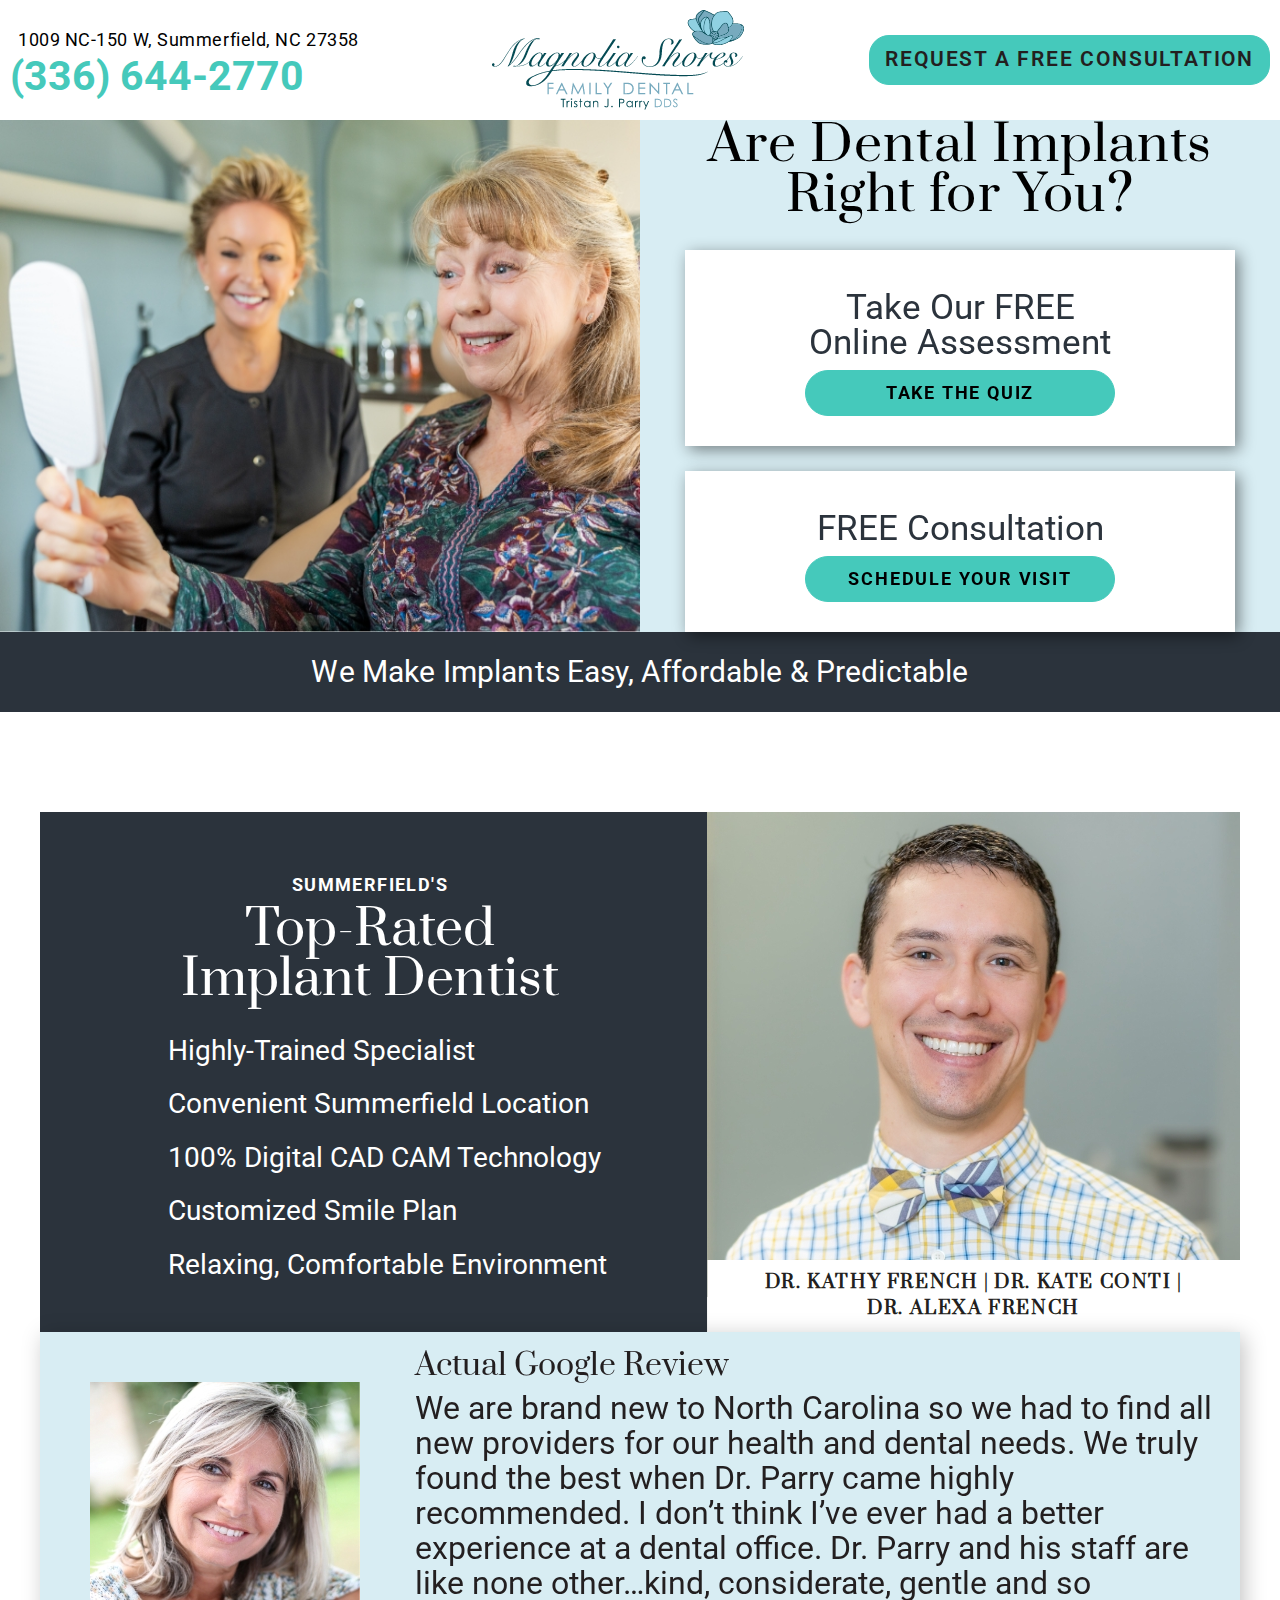
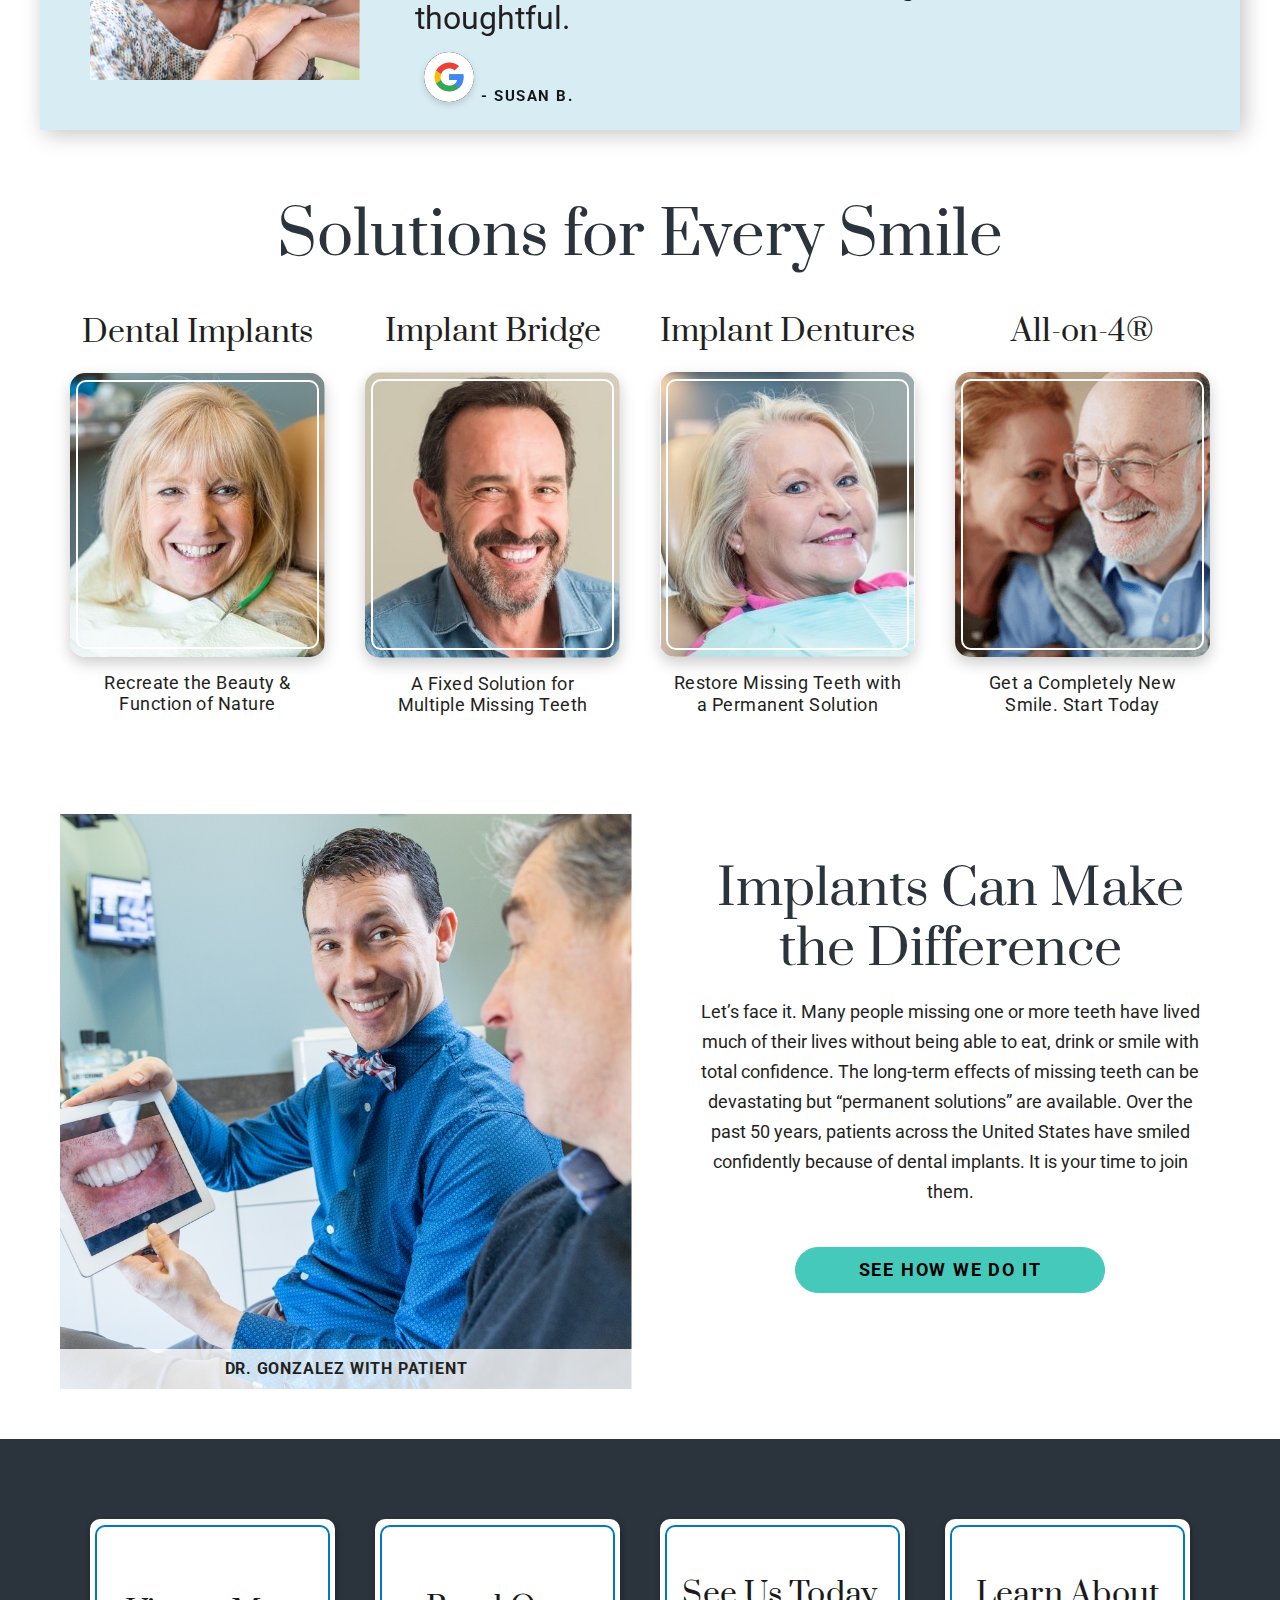
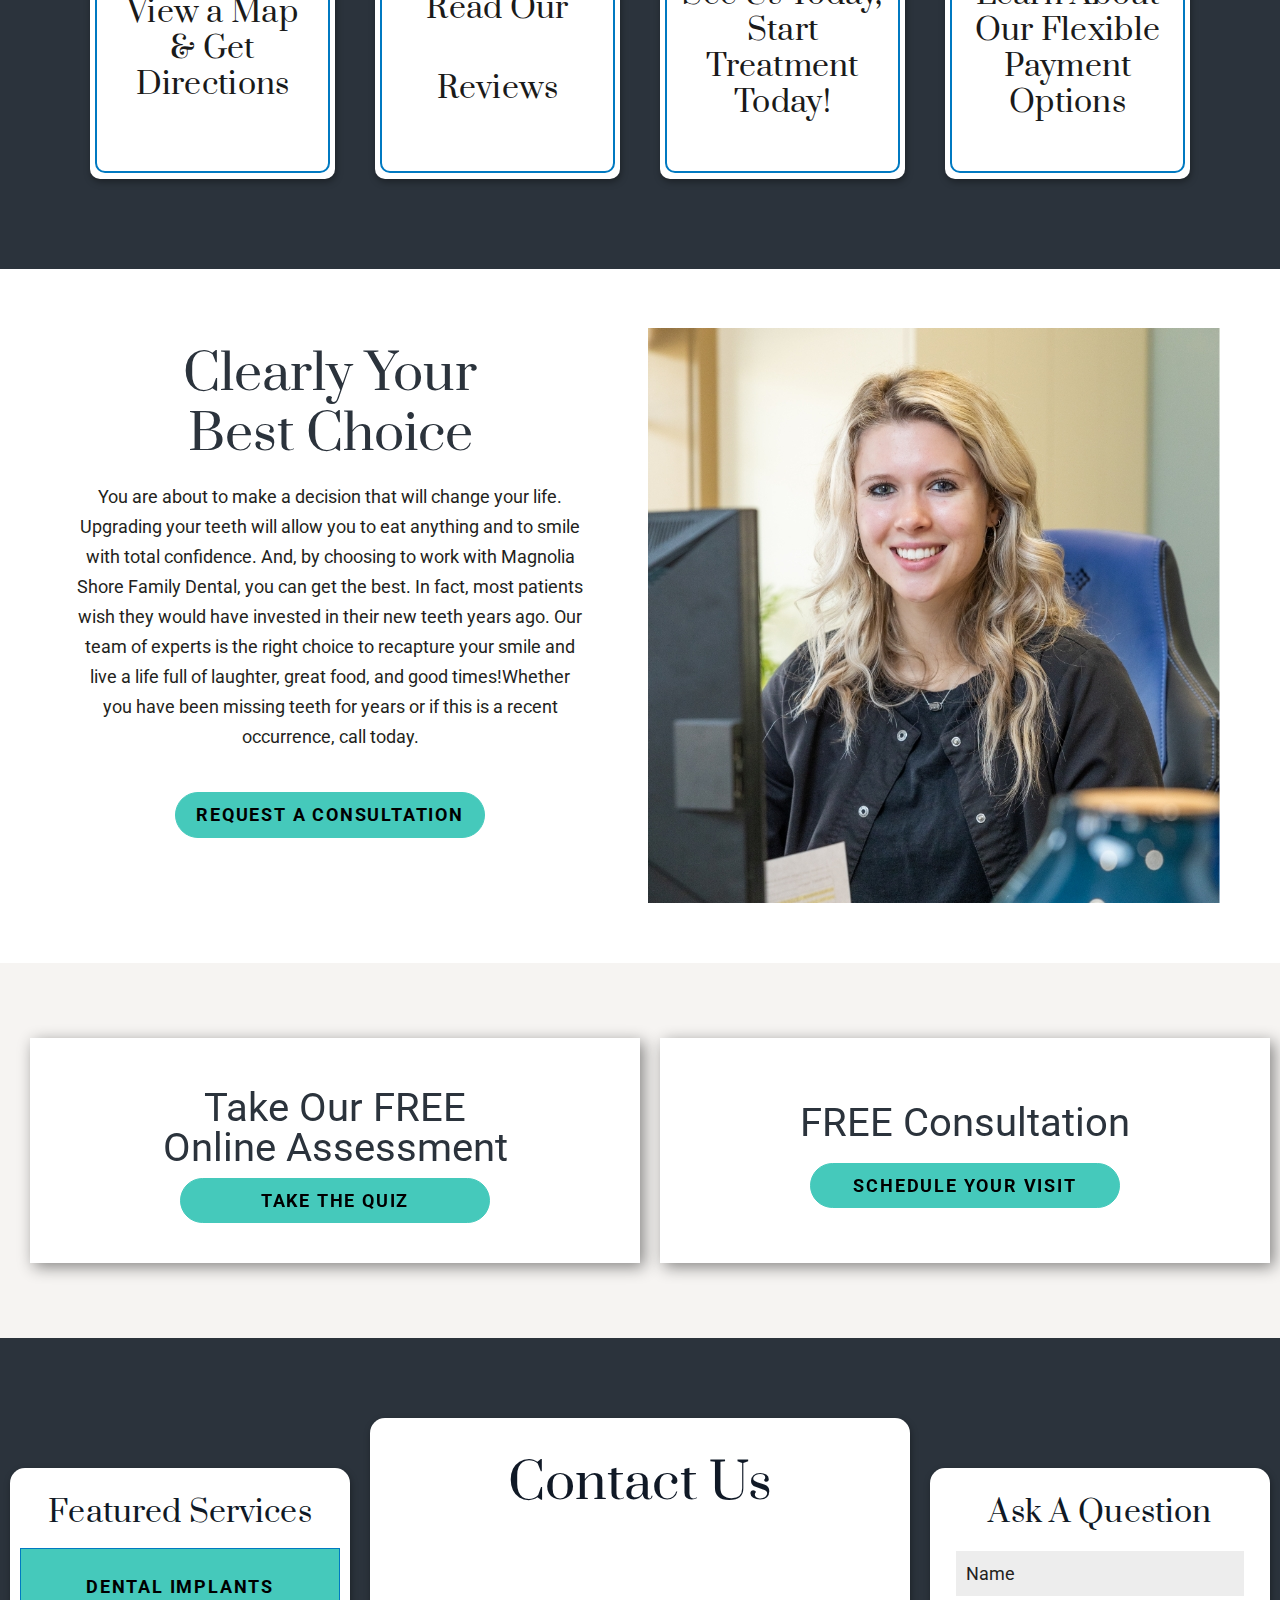
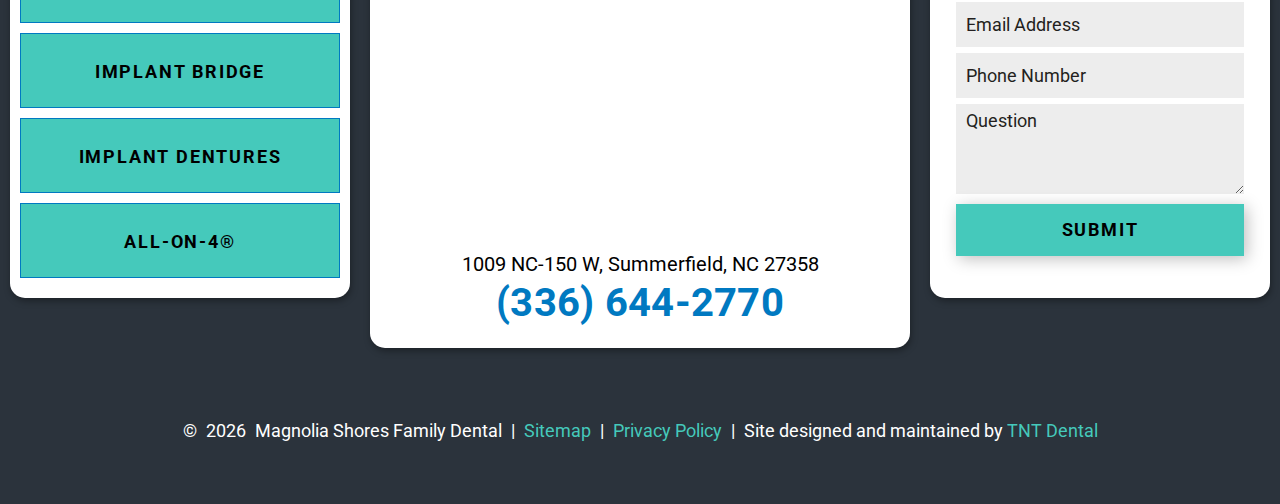
==== commit 45655d0b: "small updates" ====
--- a/implants-special.html
+++ b/implants-special.html
@@ -19,7 +19,7 @@
 <body>
    
     <div id="fixed-tabs">
-         <a href="implant-special-form-2023.html">
+         <a href="lp-implants-2023-form.html">
             <span><i class="icon-calendar-1"></i>Request <strong>a Consultation</strong></span>
         </a>
         <a href="tel:+13366442770" target="_blank">
@@ -41,11 +41,11 @@
                  </address>
                 <a href="tel:+13366442770" class="phone"><i class="icon-phone"></i>(336) 644-2770</a>
              </div>
-             <a href="index.html" class="logo"><img src="assets/images/lp-logo.png" alt="Magnolia Shores Family Dental logo"></a>
-            <a href="implant-special-form-2023.html" class="btn"><i class="icon-calendar-1"></i>Request A Free Consultation</a>
+             <a href="index.html" class="logo"><img src="assets/images/lp-implants-2023-logo.png" alt="Magnolia Shores Family Dental logo"></a>
+            <a href="lp-implants-2023-form.html" class="btn"><i class="icon-calendar-1"></i>Request A Free Consultation</a>
              <div id="mobile-btns">
-                <a href="tel:+13366442770" class="phone"><i class="icon-phone"></i><span>Call Today!</span>(336) 644-2770</a>
-                <a href="implant-special-form-2023.html" class="btn"><i class="icon-calendar-1"></i><span>Request</span> A Free Consultation</a>
+                <a href="tel:+13366442770" class="phone"><span>Call Today!</span>(336) 644-2770</a>
+                <a href="lp-implants-2023-form.html" class="btn"><span>Request</span> an Appointment</a>
              </div>
         </div>
     </header>
@@ -66,11 +66,11 @@
                     <article>
                         <h2>Take Our FREE<br>
                             Online Assessment</h2>
-                        <a href="lp-implant-quiz-2023.html" class="btn">Take The Quiz</a>
+                        <a href="lp-implants-2023-quiz.html" class="btn">Take The Quiz</a>
                     </article>
                     <article>
                         <h2>FREE Consultation</h2>
-                        <a href="implant-special-form-2023.html" class="btn">Schedule Your Visit</a>
+                        <a href="lp-implants-2023-form.html" class="btn">Schedule Your Visit</a>
                     </article>
                 </div>
             </div>
@@ -97,8 +97,12 @@
                     </ul>
                 </div>
                 <figure>
-                    <img src="assets/images/lp-implant-doctor-1.jpg" alt="Doctor Tristan J Parry">
-                    <img id="mobile-doc" src="assets/images/lp-implant-doctor-1-mobile.jpg" alt="Doctor Tristan J Parry">
+                    <picture>
+                        <source media="(max-width: 790px)" srcset="assets/images/lp-implant-doctor-1-mobile.jpg" />
+                        <source media="(min-width: 790px)" srcset="assets/images/lp-implant-doctor-1.jpg" />
+                        <img src="assets/images/lp-implant-doctor-1.jpg" alt="" />
+                      </picture>
+                    <div class="caption"><a href="dr-kathy-french.html" target="_blank">Dr. Kathy French</a> | <a href="dr-kate-conti.html" target="_blank">Dr. Kate Conti</a> | <a href="dr-alexa-french.html" target="_blank">Dr. Alexa French</a></div>
                 </figure>
             </div>
             <div class="flex-ed review">
@@ -173,12 +177,11 @@
             </article>
         <figure>
             <img src="assets/images/lp-implant-office-2.jpg" alt="doctor showing patient a smile">
-            <figcaption>Dr. Parry with Patient</figcaption>
+            <figcaption>Dr. Gonzalez with Patient</figcaption>
         </figure>
     </section>
 
-
-    <div id="secondary">
+    <section id="secondary">
         <section class="callouts">
             <a href="contact.html" target="blank" class="col">
                 <div class="portrait">
@@ -191,7 +194,7 @@
                     <h3>Read Our <star></star> Reviews</h3>
                 </div>
             </a>
-            <a href="implant-special-form-2023.html" target="_blank" class="col">
+            <a href="lp-implants-2023-form.html" target="_blank" class="col">
                 <div class="portrait">
                     <h3>See Us Today,<br> Start <br>Treatment<br> Today!</h3>
                 </div>
@@ -202,18 +205,14 @@
                 </div>
             </a>
         </section>
-    </div>
-      
-    
-    
-    <hr>
-    
+    </section>
+          
     <section id="implants" class="container split odd">
         <article>
             <h2>Clearly Your <br>
                 Best Choice</h2>
              <p>You are about to make a decision that will change your life. Upgrading your teeth will allow you to eat anything and to smile with total confidence. And, by choosing to work with Magnolia Shore Family Dental, you can get the best. In fact, most patients wish they would have invested in their new teeth years ago. Our team of experts is the right choice to recapture your smile and live a life full of laughter, great food, and good times!Whether you have been missing teeth for years or if this is a recent occurrence, call today.</p>
-             <p><a href="implant-special-form-2023.html" class="btn">REQUEST a Consultation</a></p>
+             <p><a href="lp-implants-2023-form.html" class="btn">REQUEST a Consultation</a></p>
             </article>
         <figure class="no-shad">
             <img src="assets/images/lp-implant-doctor-2.jpg" alt="dentist showing woman her new teeth">
@@ -226,11 +225,11 @@
                 <article>
                     <h2>Take Our FREE<br>
                         Online Assessment</h2>
-                    <a href="lp-implant-quiz-2023.html" class="btn">Take The Quiz</a>
+                    <a href="lp-implants-2023-quiz.html" class="btn">Take The Quiz</a>
                 </article>
                 <article>
                     <h2>FREE Consultation</h2>
-                    <a class="btn" href="implant-special-form-2023.html">Schedule Your Visit</a>
+                    <a class="btn" href="lp-implants-2023-form.html">Schedule Your Visit</a>
                 </article>
             </div>
         </div>
@@ -242,6 +241,7 @@
         <div class="container flex-ed">
             <article id="contact" >
                 <h3>Contact Us</h3>
+                <img alt="New Image Dentistry logo" id="footer-logo" src="assets/images/lp-implants-logo-footer.png">
                 <div id="map">
                     <iframe src="https://www.google.com/maps/embed?pb=!1m14!1m8!1m3!1d25756.987696099823!2d-79.8564391!3d36.2000383!3m2!1i1024!2i768!4f13.1!3m3!1m2!1s0x8852e3ec26620603%3A0x5be69f4f6315a395!2sMagnolia%20Shores%20Family%20Dental!5e0!3m2!1sen!2sus!4v1678763101547!5m2!1sen!2sus" width="100%" height="300" style="border:0;" allowfullscreen="" loading="lazy" referrerpolicy="no-referrer-when-downgrade"></iframe>
                 </div>
@@ -269,7 +269,7 @@
                     <input type="text" name="phone" required="true" placeholder="Phone Number" />
                     <textarea name="message" placeholder="Question"></textarea>
                     <button class="btn">Submit</button>
-                    <input type="hidden" name="_subject" value="PPC Implants Landing Page 2023 Footer - Questions" />
+                    <input type="hidden" name="_subject" value="LP Implants 2023 Footer - Questions" />
                     <input type="hidden" name="_redirect" value="thanks.html" />
                 </form>
             </article>
--- a/lp-implant-styles.css
+++ b/lp-implant-styles.css
@@ -438,7 +438,7 @@
   position: absolute;
   left: 0;
   top: 0;
-  color: #3CBEDC;
+  color: #0079c1;
 }
 
 /*  --------------  Buttons ----------------- */
@@ -493,24 +493,6 @@
   z-index: 100;
   background-color: #fff;
 }
-header .locations {
-  flex: 0 1 510px;
-}
-header .locations > span {
-  border-radius: 25px;
-  padding: 3px 20px;
-  text-align: center;
-  font: 500 20px/1.1 "Prata", serif;
-  letter-spacing: 1.5px;
-  text-transform: uppercase;
-  background-color: #0079c1;
-  color: #fff;
-  display: table;
-  margin: auto auto 10px;
-}
-header .locations .flex-ed {
-  justify-content: space-around;
-}
 header address {
   padding: 0 8px;
 }
@@ -531,6 +513,98 @@
   font-size: 22px;
   margin-left: -10px;
   margin-right: 15px;
+}
+header #nav {
+  display: flex;
+  max-width: 1350px;
+  justify-content: space-between;
+  margin: auto;
+  align-items: center;
+  padding: 10px;
+}
+header #nav .btn {
+  margin: 0;
+  font-size: 21px;
+  min-width: 200px;
+  display: flex;
+  color: #231f20;
+  font-weight: 600;
+  border-radius: 20px;
+  text-transform: uppercase;
+}
+header #nav .btn span {
+  display: block;
+  font-family: "Roboto", sans-serif;
+  font-weight: 700;
+  letter-spacing: 1.5px;
+  font-size: 26px;
+}
+header #nav .btn i:before {
+  margin-right: 10px;
+}
+header #nav .btn:hover {
+  color: #fff;
+}
+header #nav #mobile-btns {
+  width: 100%;
+  display: flex;
+}
+header #nav #mobile-btns > * {
+  flex: 1;
+  height: 64px;
+}
+header #nav #mobile-btns .btn {
+  display: flex;
+  flex-wrap: wrap;
+  padding: 10px;
+  margin: 0;
+  justify-content: center;
+  border-radius: 0;
+  font-size: 16px;
+  text-transform: uppercase;
+}
+header #nav #mobile-btns .btn span {
+  width: 100%;
+  font-size: 28px;
+}
+header #nav #mobile-btns .phone, header #nav #mobile-btns .btn {
+  display: flex;
+  flex-wrap: wrap;
+  justify-content: center;
+  align-content: center;
+}
+header #nav #mobile-btns .phone span, header #nav #mobile-btns .btn span {
+  width: 100%;
+}
+header #nav #mobile-btns .phone {
+  background-color: #353C3F;
+  color: #fff;
+  font-size: 20px;
+  line-height: 1.3;
+}
+header #nav #mobile-btns .phone span {
+  text-transform: uppercase;
+  color: #fff;
+  font-size: 16px;
+  font-weight: 700;
+  letter-spacing: 1px;
+}
+header #nav #mobile-btns #mobile-special .container {
+  margin: 10px 0;
+  border-top: 2px solid #AFB1B1;
+  border-bottom: 2px solid #AFB1B1;
+  padding: 5px;
+}
+header #nav #mobile-btns #mobile-special .container h4 {
+  color: #D8EDF3;
+  font-size: 22px;
+  margin: 0;
+}
+header #nav #mobile-btns #mobile-special .container small {
+  text-transform: uppercase;
+  font-size: 14px;
+  letter-spacing: 0.7px;
+  font-weight: 700;
 }
 
 .fix-nav header {
@@ -567,7 +641,7 @@
   font-family: "Roboto", sans-serif;
 }
 .phone:hover {
-  color: #231f20;
+  color: #0079c1;
 }
 .phone i {
   display: flex;
@@ -578,72 +652,6 @@
   font-size: 22px;
   margin-left: 0px;
   margin-right: 15px;
-}
-
-#nav {
-  display: flex;
-  max-width: 1350px;
-  justify-content: space-between;
-  margin: auto;
-  align-items: center;
-  padding: 10px;
-}
-#nav .btn {
-  margin: 0;
-  font-size: 21px;
-  min-width: 200px;
-  display: flex;
-  color: #231f20;
-  font-weight: 600;
-  border-radius: 20px;
-  text-transform: uppercase;
-}
-#nav .btn span {
-  display: block;
-  font-family: "Roboto", sans-serif;
-  font-weight: 700;
-  letter-spacing: 1.5px;
-  font-size: 26px;
-}
-#nav .btn i:before {
-  margin-right: 10px;
-}
-#nav #mobile-btns {
-  display: none;
-}
-#nav #mobile-btns > * {
-  min-height: 65px;
-}
-#nav #mobile-btns .phone {
-  flex: 0 1 50%;
-  line-height: 1.3;
-  font-weight: 400;
-  color: #000;
-  display: flex;
-  flex-wrap: wrap;
-  justify-content: center;
-  background-color: #45C9BB;
-  align-content: center;
-}
-#nav #mobile-btns .phone span {
-  width: 100%;
-}
-#nav #mobile-btns .btn {
-  padding: 5px;
-  font-size: 14px;
-  align-content: center;
-  display: flex;
-  justify-content: center;
-  flex-wrap: wrap;
-  border-radius: 0;
-  margin: 0;
-  flex: 0 1 50%;
-  font-weight: 700;
-  color: #fff;
-  background-color: #2B333C;
-}
-#nav #mobile-btns .btn i {
-  display: none;
 }
 
 /* ------------   Split Img ------------- */
@@ -839,6 +847,7 @@
 #reviews ul li {
   color: #fff;
   margin: 10px 0;
+  font-size: 28px;
 }
 #reviews h4 {
   font: bold 18px/1 "Roboto", sans-serif;
@@ -864,6 +873,29 @@
   display: flex;
   flex-flow: column wrap;
   padding-top: 40px;
+}
+#reviews .caption {
+  position: absolute;
+  bottom: 0;
+  font-size: 18px;
+  width: 100%;
+  font-weight: bold;
+  letter-spacing: 1.3px;
+  background-color: rgb(255, 255, 255);
+  padding: 10px;
+  text-transform: uppercase;
+  color: #231f20;
+  font-family: "Prata", serif;
+  text-transform: uppercase;
+  left: 50%;
+  transform: translateX(-50%);
+}
+#reviews .caption a {
+  color: #231f20;
+  letter-spacing: 1.6px;
+}
+#reviews .caption a:hover {
+  color: #0079c1;
 }
 #reviews #mobile-doc {
   display: none;
@@ -911,7 +943,7 @@
 }
 #reviews .review p {
   position: relative;
-  font-size: 28px;
+  font-size: 32px;
   line-height: 35px;
   margin: 10px auto;
 }
@@ -921,7 +953,7 @@
   left: -42px;
   top: -43px;
   font-family: fontello;
-  color: #3CBEDC;
+  color: #0079c1;
   font-size: 42px;
   transform: rotateZ(180deg);
 }
@@ -991,7 +1023,7 @@
   margin: auto;
 }
 #mobile-reviews .review-container .comment p {
-  font: 400 30px/44px "Roboto", sans-serif;
+  font: 400 30px/34px "Roboto", sans-serif;
   margin-top: 0;
   margin-top: 10px;
   margin-bottom: 10px;
@@ -1011,7 +1043,7 @@
 /* 2nd Quiz Section */
 #quiz {
   padding: 75px 10px;
-  background: #D8EDF3;
+  background: #F6F4F2;
 }
 #quiz .quiz .flex-ed {
   max-width: 1300px;
@@ -1217,6 +1249,22 @@
 #secondary .callouts {
   margin-top: 0;
 }
+#secondary .callouts .icon-map-marker {
+  top: -5px;
+  font-size: 30px;
+  color: #0079c1;
+}
+#secondary .callouts .portrait {
+  min-height: 260px;
+}
+#secondary .callouts .portrait:after {
+  width: 92%;
+  height: 92%;
+  border: 2px solid #0079c1;
+}
+#secondary .callouts .portrait:hover:after {
+  border-color: #2B333C;
+}
 #secondary a {
   flex: 0 0 255px;
 }
@@ -1230,26 +1278,10 @@
   font-size: 30px;
 }
 #secondary a h3 star:after {
-  color: #45C9BB;
+  color: #FFD248;
 }
 #secondary i:before {
   font-size: 28px;
-}
-#secondary .callouts .portrait {
-  min-height: 260px;
-}
-#secondary .callouts .portrait:after {
-  width: 92%;
-  height: 92%;
-  border: 2px solid #3CBEDC;
-}
-#secondary .callouts .portrait:hover:after {
-  border-color: #2B333C;
-}
-#secondary .callouts .icon-map-marker {
-  top: -5px;
-  font-size: 30px;
-  color: #0079c1;
 }
 
 /* -------------- Team ----------------- */
@@ -1305,7 +1337,7 @@
   font-size: 40px;
   color: #0079c1;
   margin: 10px auto;
-  font-weight: 500;
+  font-weight: 700;
   display: block;
   letter-spacing: 0.28px;
   font-family: "Roboto", sans-serif;
@@ -1315,7 +1347,7 @@
 }
 footer .address {
   color: #000;
-  font-size: 17px;
+  font-size: 20px;
   line-height: 1.1;
   margin-top: 20px;
 }
@@ -1339,13 +1371,16 @@
 }
 
 #contact {
-  flex: 0 1 430px;
+  flex: 0 1 540px;
   padding: 20px 10px;
 }
 #contact h3 {
   font-size: 50px;
   margin-top: 20px;
   margin-bottom: 25px;
+}
+#contact #footer-logo {
+  display: none;
 }
 
 #map {
@@ -1608,13 +1643,11 @@
   #mobile-reviews {
     display: none;
   }
+  #mobile-btns {
+    display: none !important;
+  }
 }
 @media (max-width: 1000px) {
-  #nav #mobile-btns {
-    width: 100%;
-    display: flex;
-    align-items: center;
-  }
   #reviews .flex-ed figure {
     width: 100%;
   }
@@ -1644,7 +1677,7 @@
   #google > div {
     margin-top: 10px;
   }
-  #nav > .btn, #nav > #header-details {
+  header #nav > .btn, #nav > #header-details {
     display: none !important;
   }
   #reviews .review {
@@ -1660,24 +1693,24 @@
     display: block;
     max-width: 95%;
   }
-  #nav {
+  header #nav {
     flex-wrap: wrap;
     padding: 0;
     justify-content: space-around;
-  }
-  #nav .logo {
-    flex: 0 1 270px;
-    padding-top: 10px;
+    padding: 0;
+  }
+  header #nav .logo {
+    padding: 20px;
     margin-left: 0;
   }
-  #nav .btn {
+  header #nav .btn {
     margin: 10px 0 0;
     font-size: 16px;
   }
   header address {
     display: none;
   }
-  #nav #header-details {
+  header #nav #header-details {
     order: 1;
   }
   #banner {
@@ -1703,10 +1736,10 @@
   .split {
     margin: 20px auto;
     display: block;
+    padding: 20px;
   }
   .split article {
     max-width: 100%;
-    padding: 20px 10px;
   }
   .split article .btn {
     float: none;
@@ -1741,13 +1774,16 @@
     margin: auto;
   }
   #services {
-    order: 1;
+    order: -1;
   }
   #contact {
     flex: 0 1 690px;
   }
+  #contact h3 {
+    font-size: 36px;
+  }
   #services, #footer-form {
-    flex: 1;
+    flex: 100%;
   }
   #team figure {
     max-width: 475px;
@@ -1774,8 +1810,14 @@
   #reviews .review img {
     margin: auto;
   }
+  #quiz {
+    padding: 45px 10px;
+  }
   #quiz article {
     margin: 25px auto;
+  }
+  footer article {
+    margin: 20px 40px;
   }
   #reviews {
     margin: 75px 20px 60px;
@@ -1821,12 +1863,6 @@
   figcaption {
     width: 200px;
   }
-  #reviews ul {
-    padding: 15px;
-  }
-  #reviews .review > div {
-    padding-left: 60px;
-  }
   #nav .logo {
     margin-bottom: 20px;
     max-width: 90%;
@@ -1838,11 +1874,14 @@
     font-size: 42px;
     margin: 10px;
   }
-  #reviews #mobile-doc {
-    display: block !important;
-  }
-  #reviews .flex-ed figure img:first-of-type {
-    display: none !important;
+  #reviews .flex-ed .list ul {
+    padding: 15px;
+  }
+  #reviews .flex-ed .list ul li {
+    font-size: 21px;
+  }
+  #reviews .review > div {
+    padding-left: 60px;
   }
   #banner h1 small {
     font-size: 28px;
@@ -1879,9 +1918,6 @@
     left: 0;
     background-color: #000;
   }
-  .split figure {
-    padding: 0 10px;
-  }
   .split article p {
     text-align: center;
     padding: 0 10px;
@@ -1895,8 +1931,8 @@
   footer #contact {
     padding: 20px 10px;
   }
-  footer .flex-ed {
-    display: block;
+  footer #contact #footer-logo {
+    display: none;
   }
   #landing-page-form h1 {
     font-size: 40px;
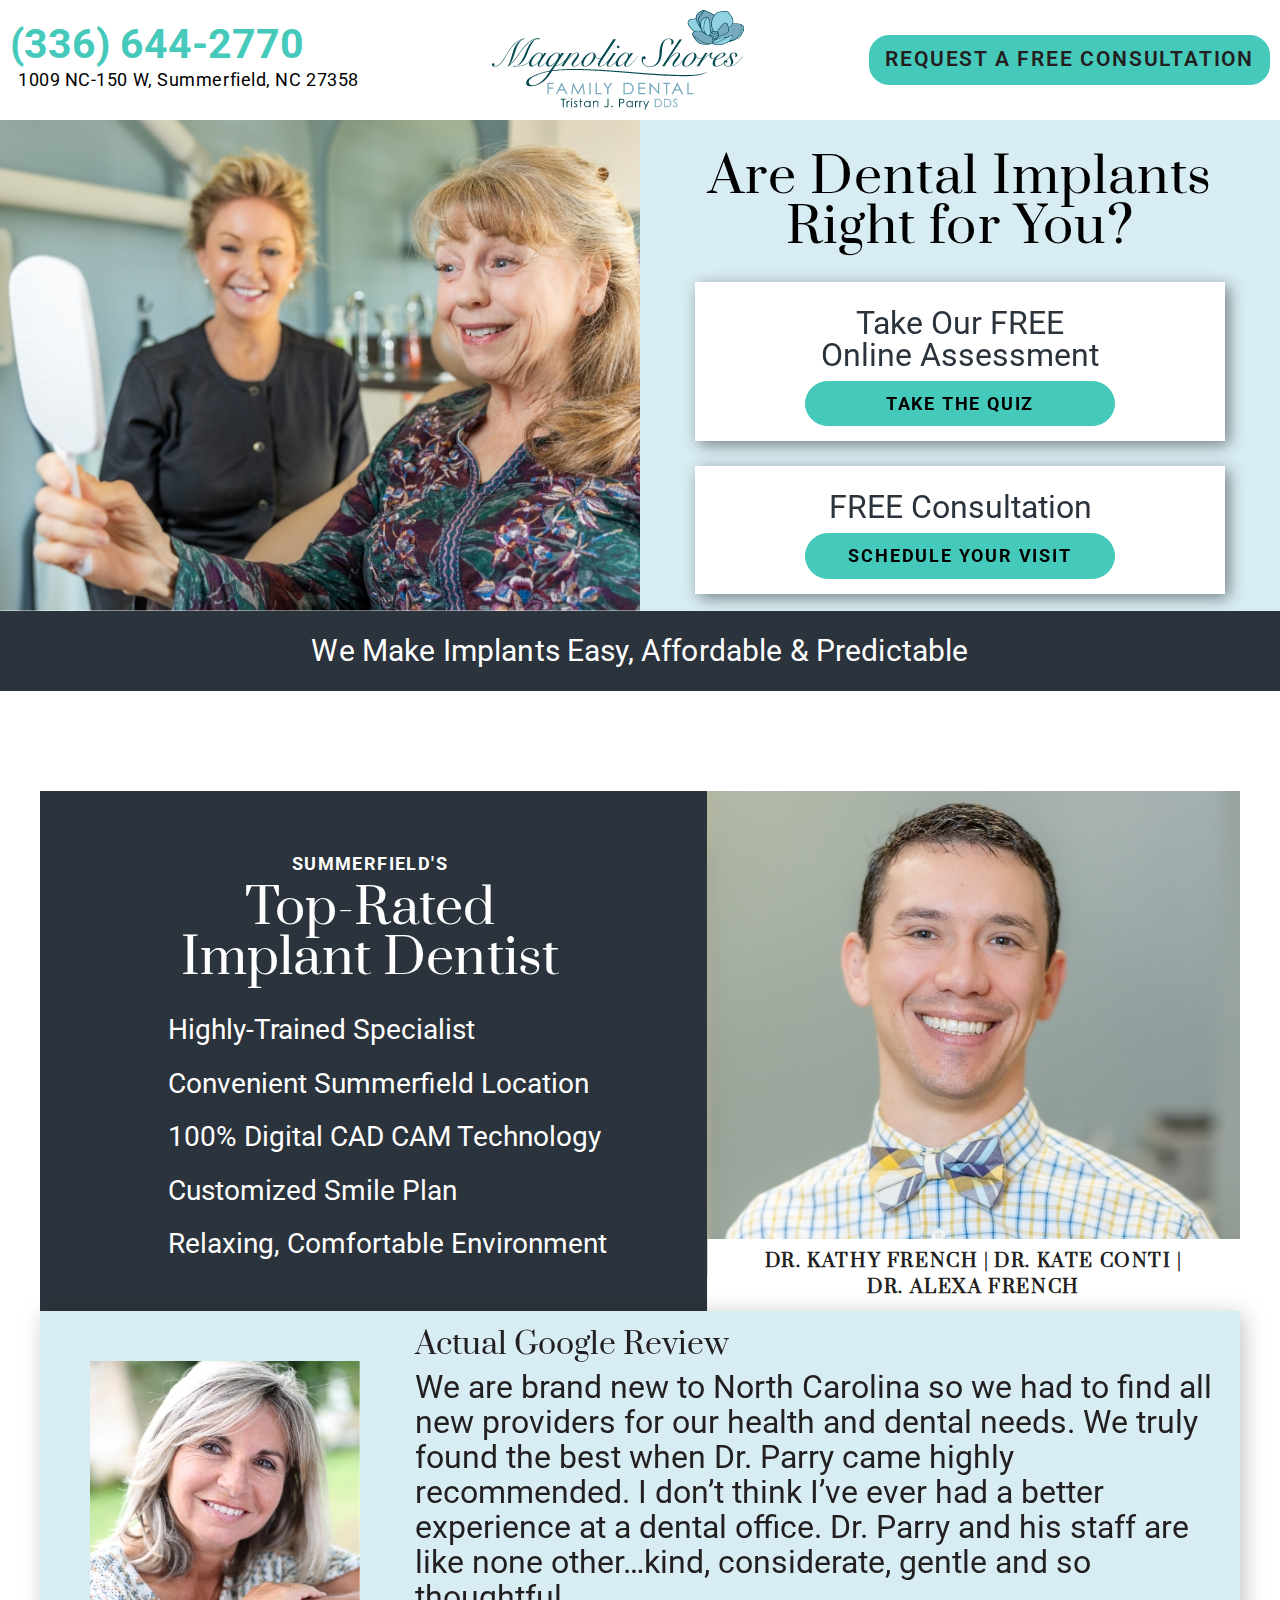
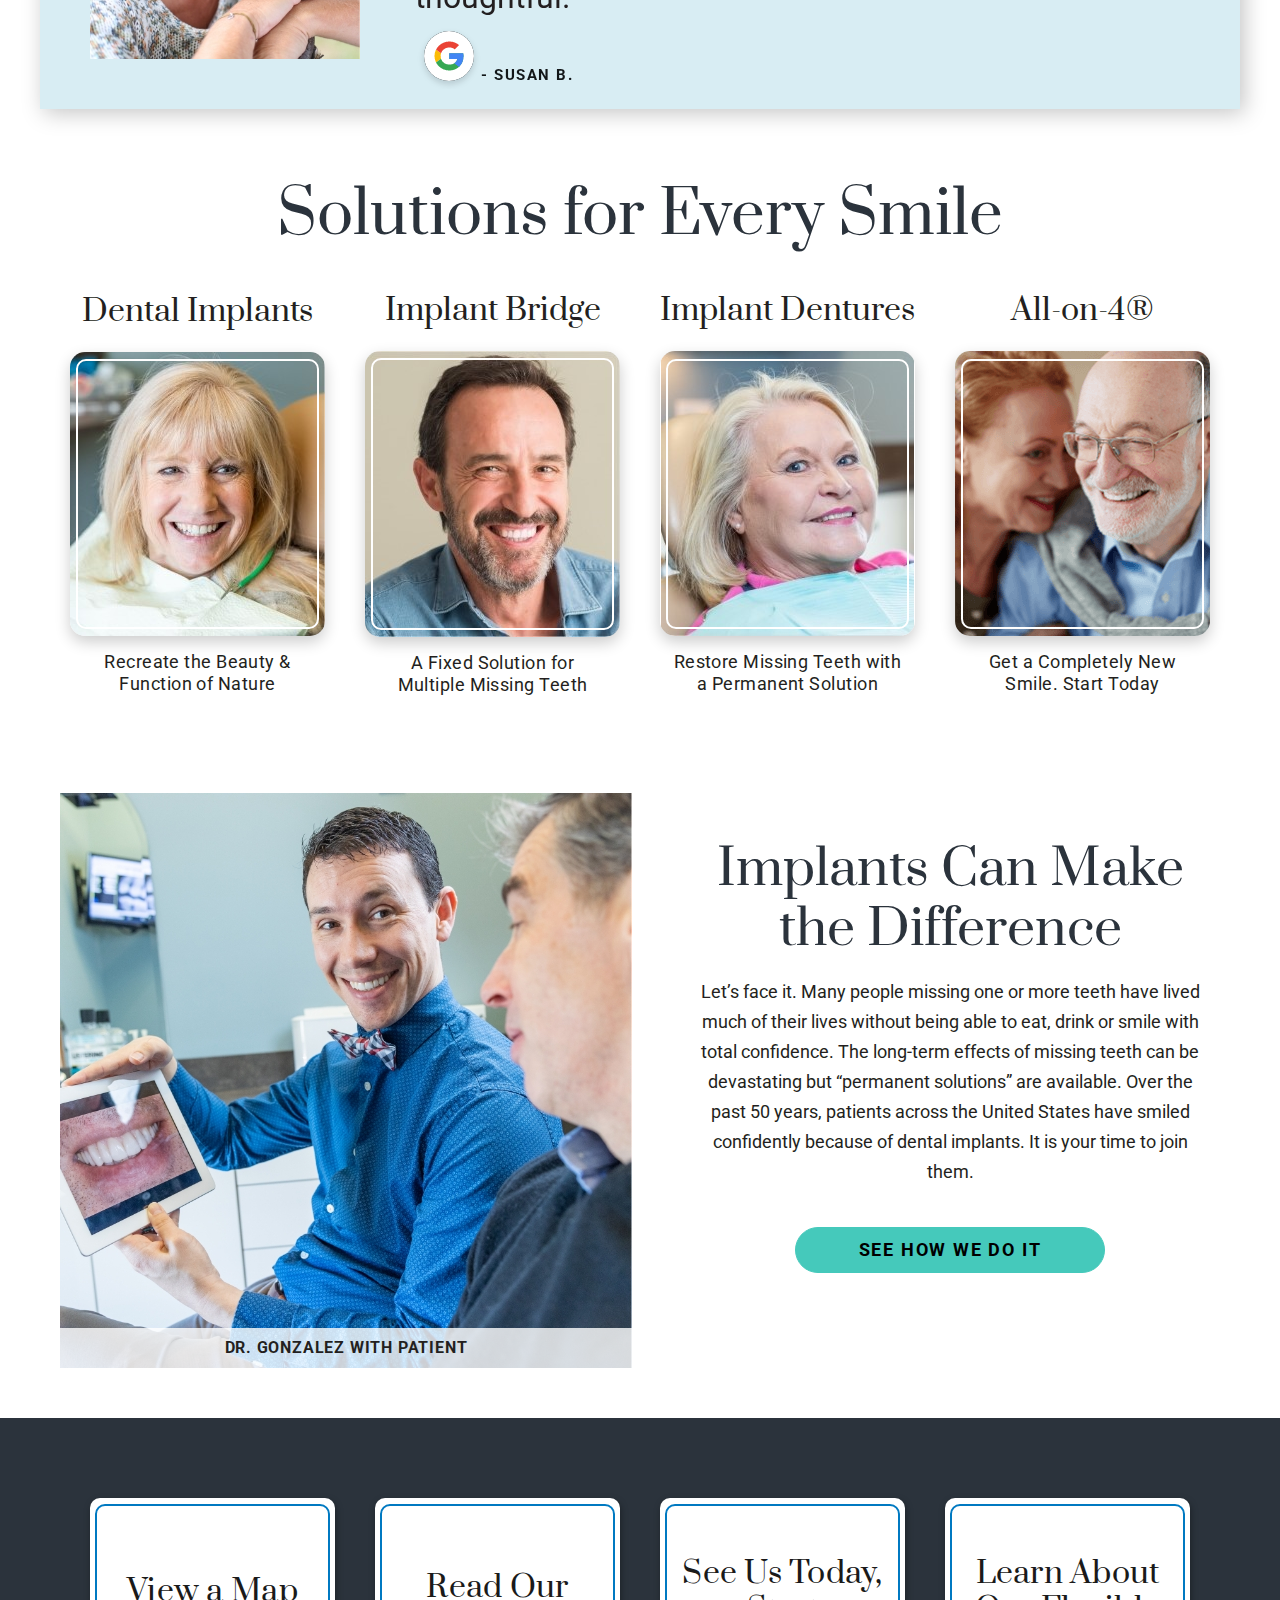
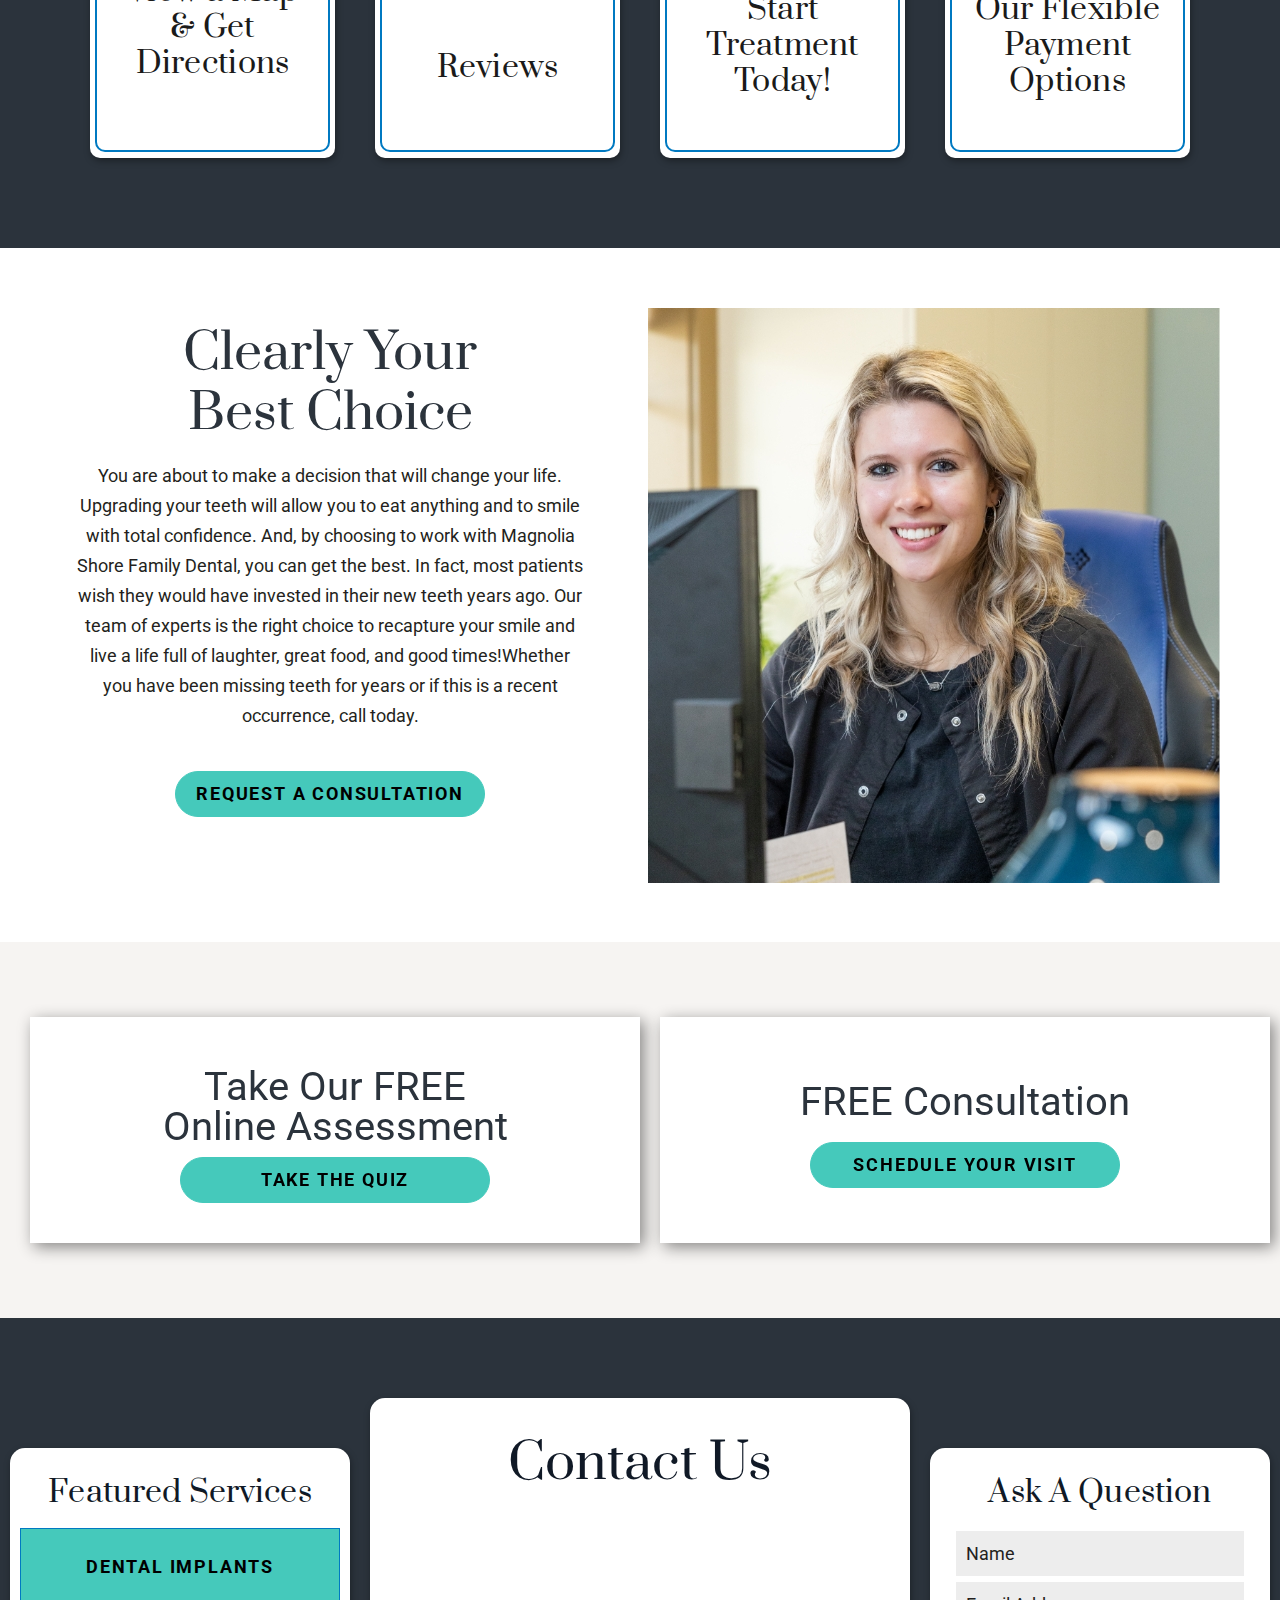
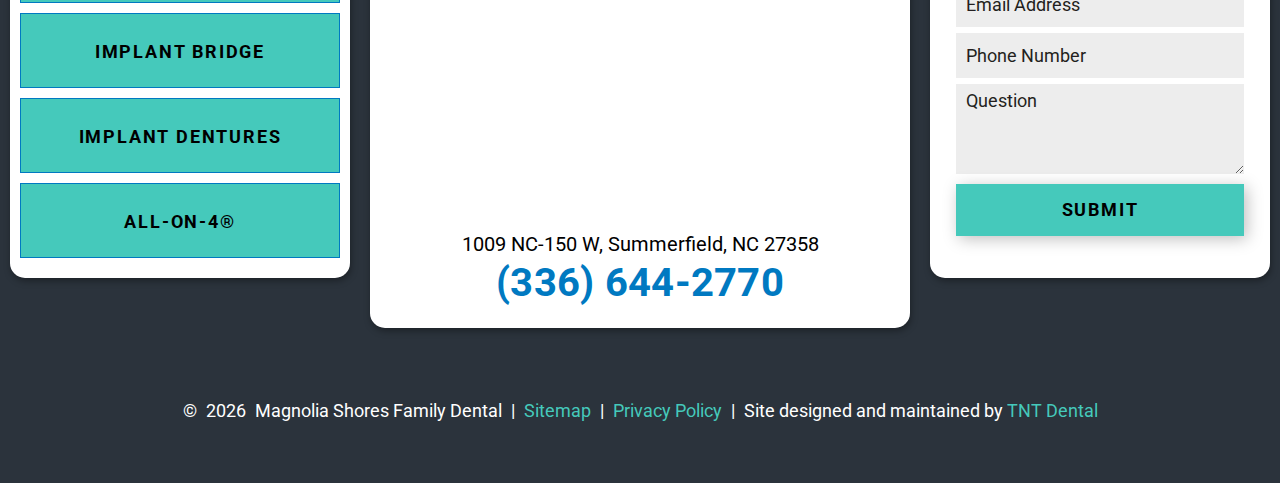
==== commit 3ccb87a0: "small qc adjustments" ====
--- a/implants-special.html
+++ b/implants-special.html
@@ -33,13 +33,13 @@
     <header>
         <div id="nav" class="split">
              <div id="header-details">
-                 <address>
+                <a href="tel:+13366442770" class="phone"><i class="icon-phone"></i>(336) 644-2770</a>
+                <address>
                     <a class="address" href="https://goo.gl/maps/hF76NYX7GYCfSjA28" target="_blank">
                         <i class="icon-location"></i>
                         1009 NC-150 W, Summerfield, NC 27358
                     </a>
                  </address>
-                <a href="tel:+13366442770" class="phone"><i class="icon-phone"></i>(336) 644-2770</a>
              </div>
              <a href="index.html" class="logo"><img src="assets/images/lp-implants-2023-logo.png" alt="Magnolia Shores Family Dental logo"></a>
             <a href="lp-implants-2023-form.html" class="btn"><i class="icon-calendar-1"></i>Request A Free Consultation</a>
@@ -241,7 +241,7 @@
         <div class="container flex-ed">
             <article id="contact" >
                 <h3>Contact Us</h3>
-                <img alt="New Image Dentistry logo" id="footer-logo" src="assets/images/lp-implants-logo-footer.png">
+                <img alt="Magnolia Shores Family Dental logo" id="footer-logo" src="assets/images/lp-implants-logo-footer.png">
                 <div id="map">
                     <iframe src="https://www.google.com/maps/embed?pb=!1m14!1m8!1m3!1d25756.987696099823!2d-79.8564391!3d36.2000383!3m2!1i1024!2i768!4f13.1!3m3!1m2!1s0x8852e3ec26620603%3A0x5be69f4f6315a395!2sMagnolia%20Shores%20Family%20Dental!5e0!3m2!1sen!2sus!4v1678763101547!5m2!1sen!2sus" width="100%" height="300" style="border:0;" allowfullscreen="" loading="lazy" referrerpolicy="no-referrer-when-downgrade"></iframe>
                 </div>
--- a/lp-implant-styles.css
+++ b/lp-implant-styles.css
@@ -503,7 +503,6 @@
   line-height: 1.25;
   font-weight: 400;
   letter-spacing: 0.55px;
-  margin-bottom: 10px;
 }
 header .address:hover {
   color: #2B333C;
@@ -545,6 +544,12 @@
 header #nav .btn:hover {
   color: #fff;
 }
+header #nav .phone {
+  margin-bottom: 10px;
+}
+header #nav .phone:hover {
+  color: #0079c1;
+}
 header #nav #mobile-btns {
   width: 100%;
   display: flex;
@@ -581,6 +586,7 @@
   color: #fff;
   font-size: 20px;
   line-height: 1.3;
+  margin-bottom: 0;
 }
 header #nav #mobile-btns .phone span {
   text-transform: uppercase;
@@ -709,7 +715,7 @@
 #banner h1 {
   font: normal 50px/1 "Prata", serif;
   color: #000;
-  margin: 0 auto 30px;
+  margin: 30px auto;
 }
 #banner h1 small {
   font-size: 32px;
@@ -720,12 +726,13 @@
 #banner .quiz .flex-ed {
   max-width: 1300px;
   margin: auto;
+  padding-bottom: 15px;
   flex-flow: column wrap;
   align-content: center;
   gap: 25px;
 }
 #banner .quiz h2 {
-  font: normal 35px/1 "Roboto", sans-serif;
+  font: normal 32px/1 "Roboto", sans-serif;
 }
 #banner .quiz p.note {
   font: normal 18px/1 "Prata", serif;
@@ -733,10 +740,10 @@
   text-transform: uppercase;
 }
 #banner .quiz article {
-  width: 550px;
+  width: 530px;
   background: #fff;
   filter: drop-shadow(4px 4px 8px rgba(0, 0, 0, 0.46));
-  padding: 30px 10px;
+  padding: 15px 10px;
 }
 #banner figure figcaption {
   position: absolute;
@@ -989,7 +996,7 @@
   padding: 5px 0;
 }
 #mobile-reviews .review-container #google > div {
-  margin-top: 15px;
+  margin-top: 50px;
   padding: 5px 25px;
 }
 #mobile-reviews .review-container #google p {
@@ -1620,6 +1627,17 @@
   header address a {
     font-size: 15px;
   }
+  #reviews .review-container .flex-ed .list {
+    flex: 100%;
+  }
+  #reviews .review-container .flex-ed figure {
+    flex: 0 1 600px;
+    margin: auto;
+  }
+  #reviews .review-container .flex-ed figure .caption {
+    background-color: rgba(255, 255, 255, 0.8);
+    padding: 5px;
+  }
   .phone {
     font-size: 21px;
   }
@@ -1814,7 +1832,7 @@
     padding: 45px 10px;
   }
   #quiz article {
-    margin: 25px auto;
+    margin: 5px auto;
   }
   footer article {
     margin: 20px 40px;
@@ -1864,7 +1882,6 @@
     width: 200px;
   }
   #nav .logo {
-    margin-bottom: 20px;
     max-width: 90%;
   }
   #banner h1 {
@@ -1932,7 +1949,7 @@
     padding: 20px 10px;
   }
   footer #contact #footer-logo {
-    display: none;
+    display: block;
   }
   #landing-page-form h1 {
     font-size: 40px;
@@ -1959,9 +1976,6 @@
   }
   #quiz article {
     padding: 20px 10px;
-  }
-  #quiz article:last-of-type h2 {
-    margin-bottom: 0;
   }
 }
 @media (max-width: 400px) {
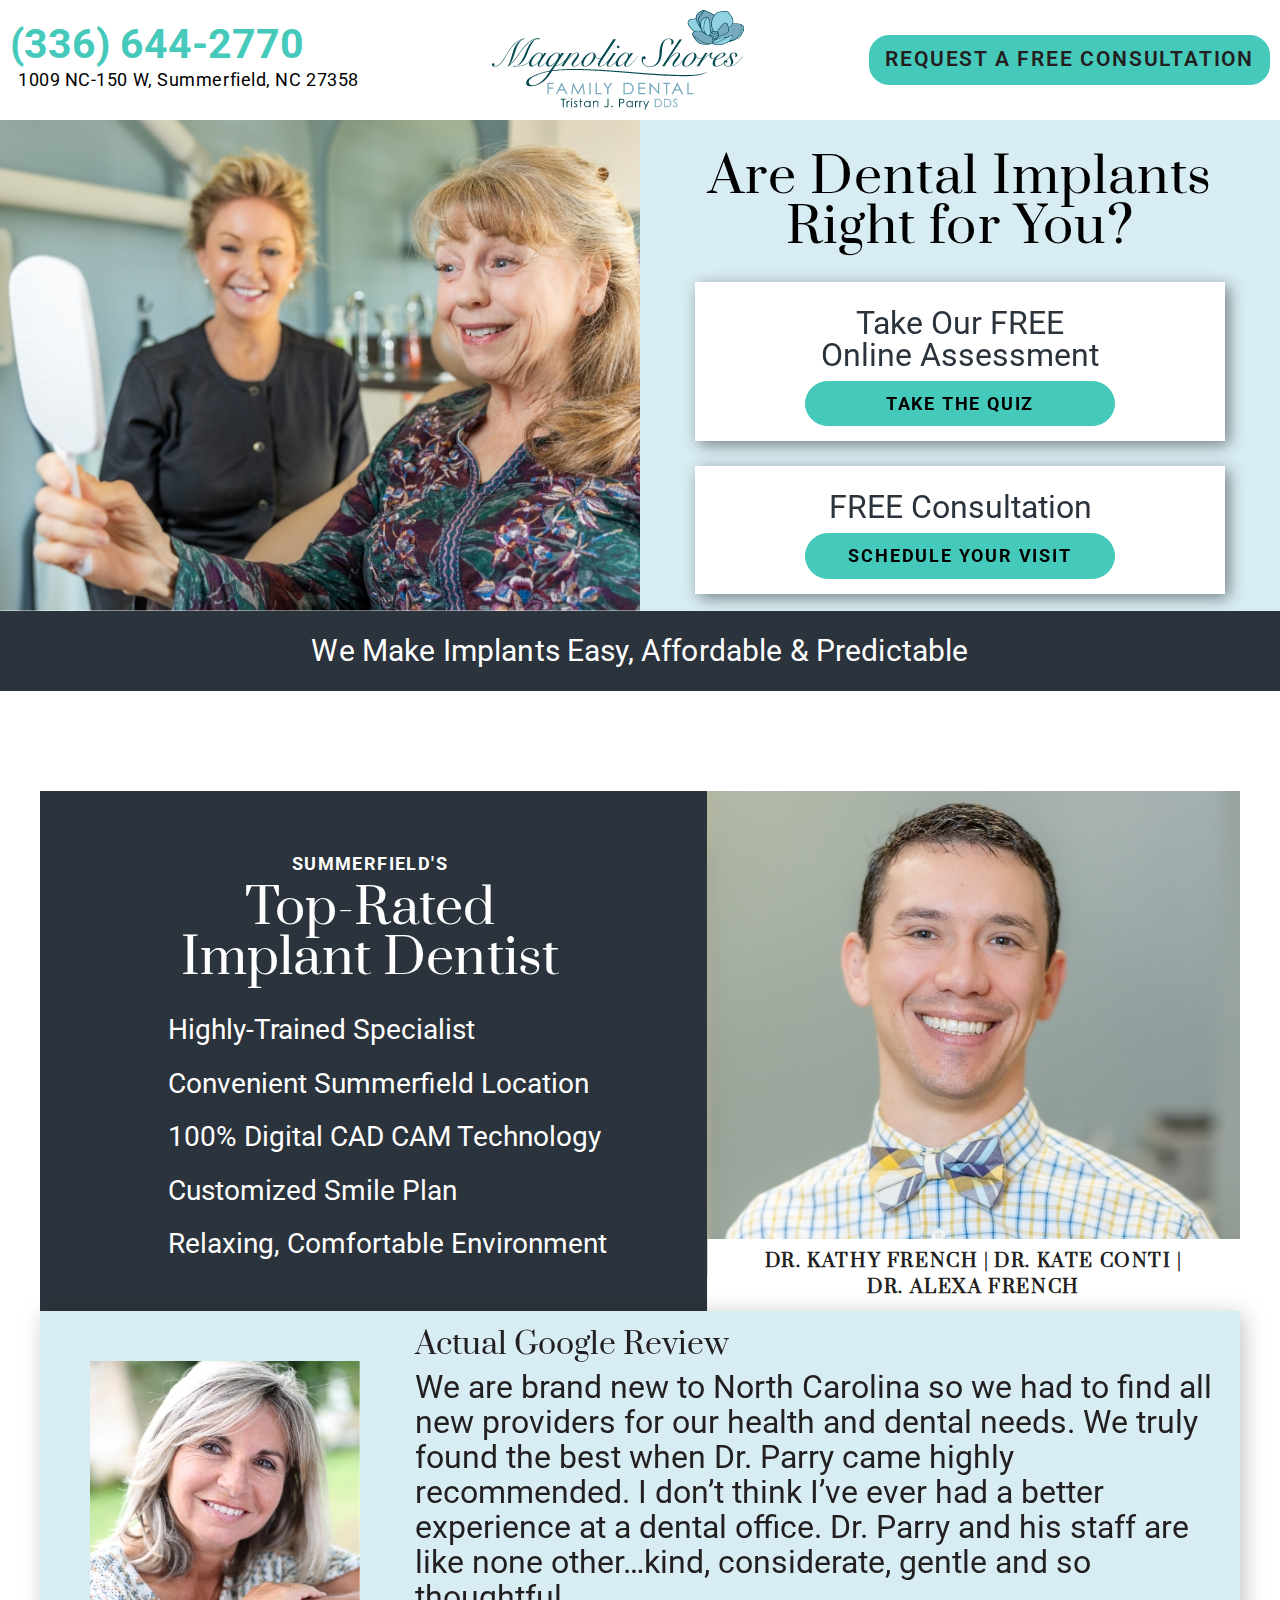
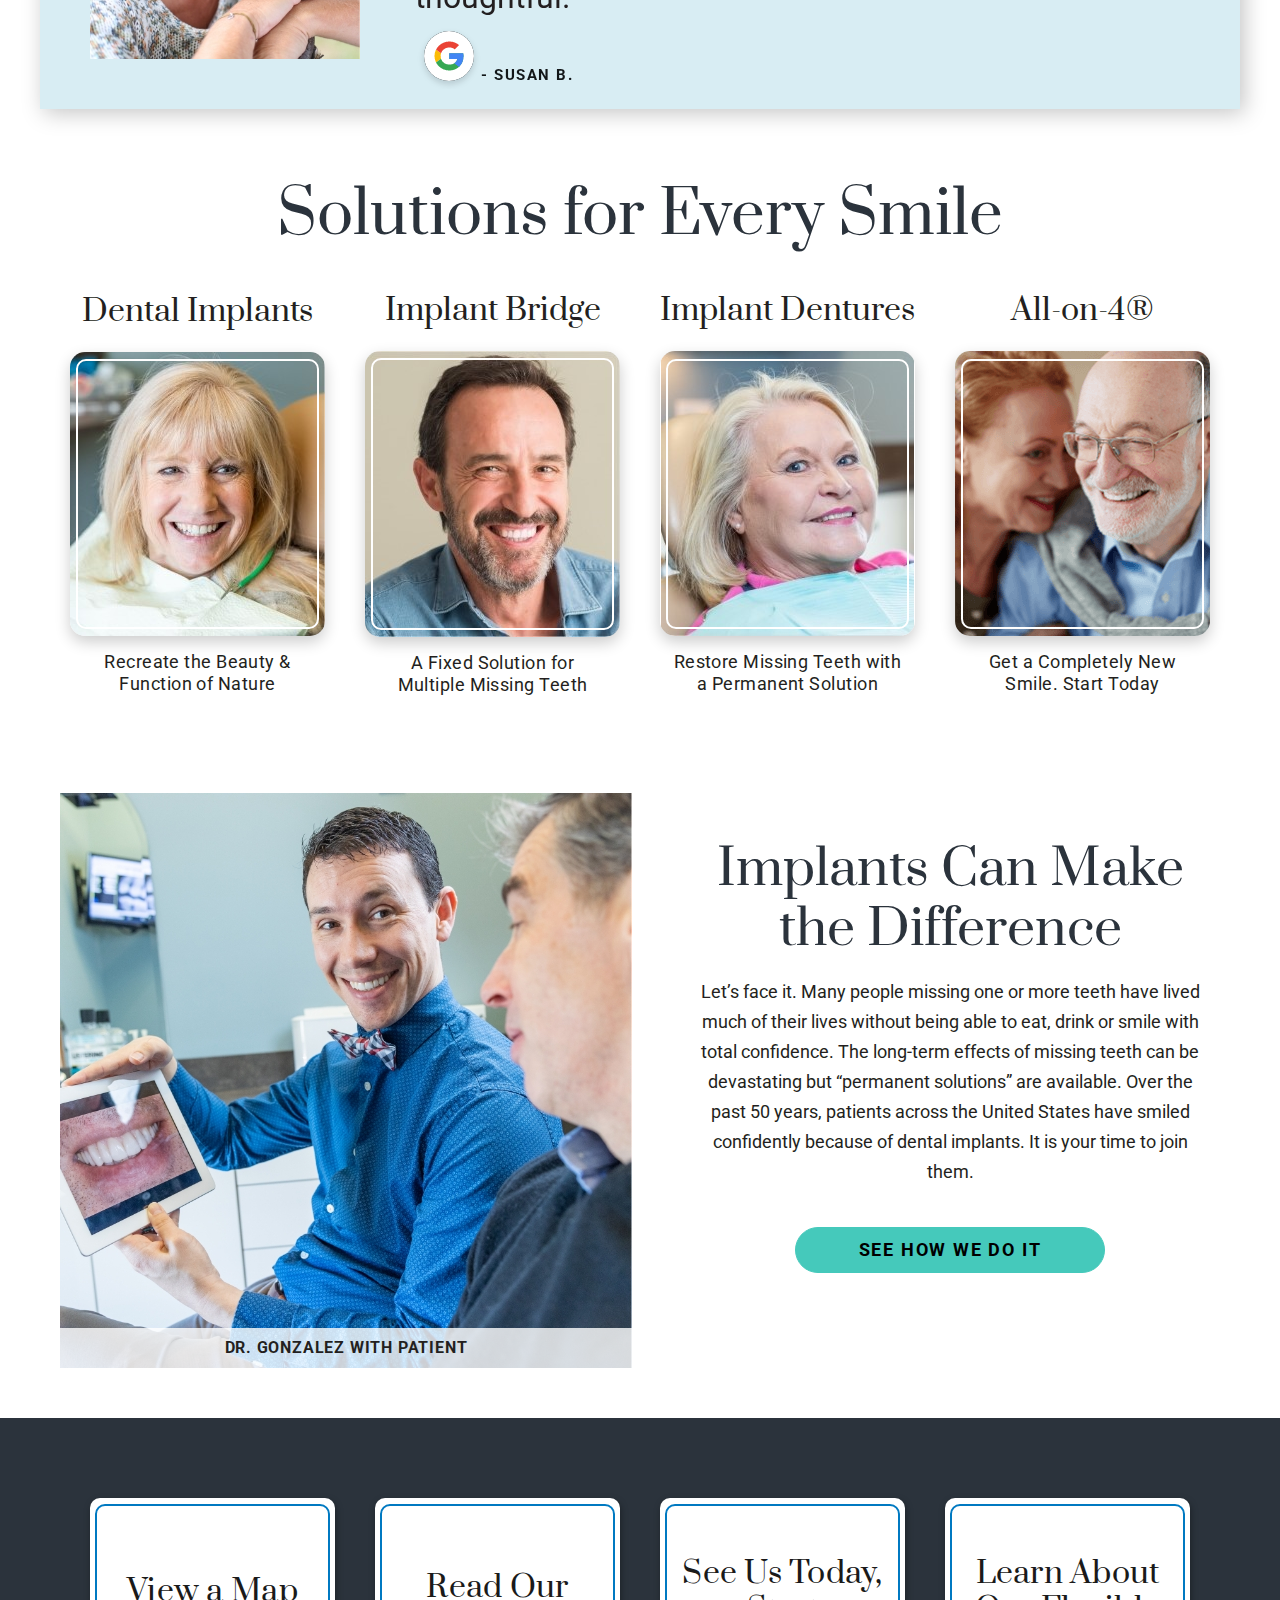
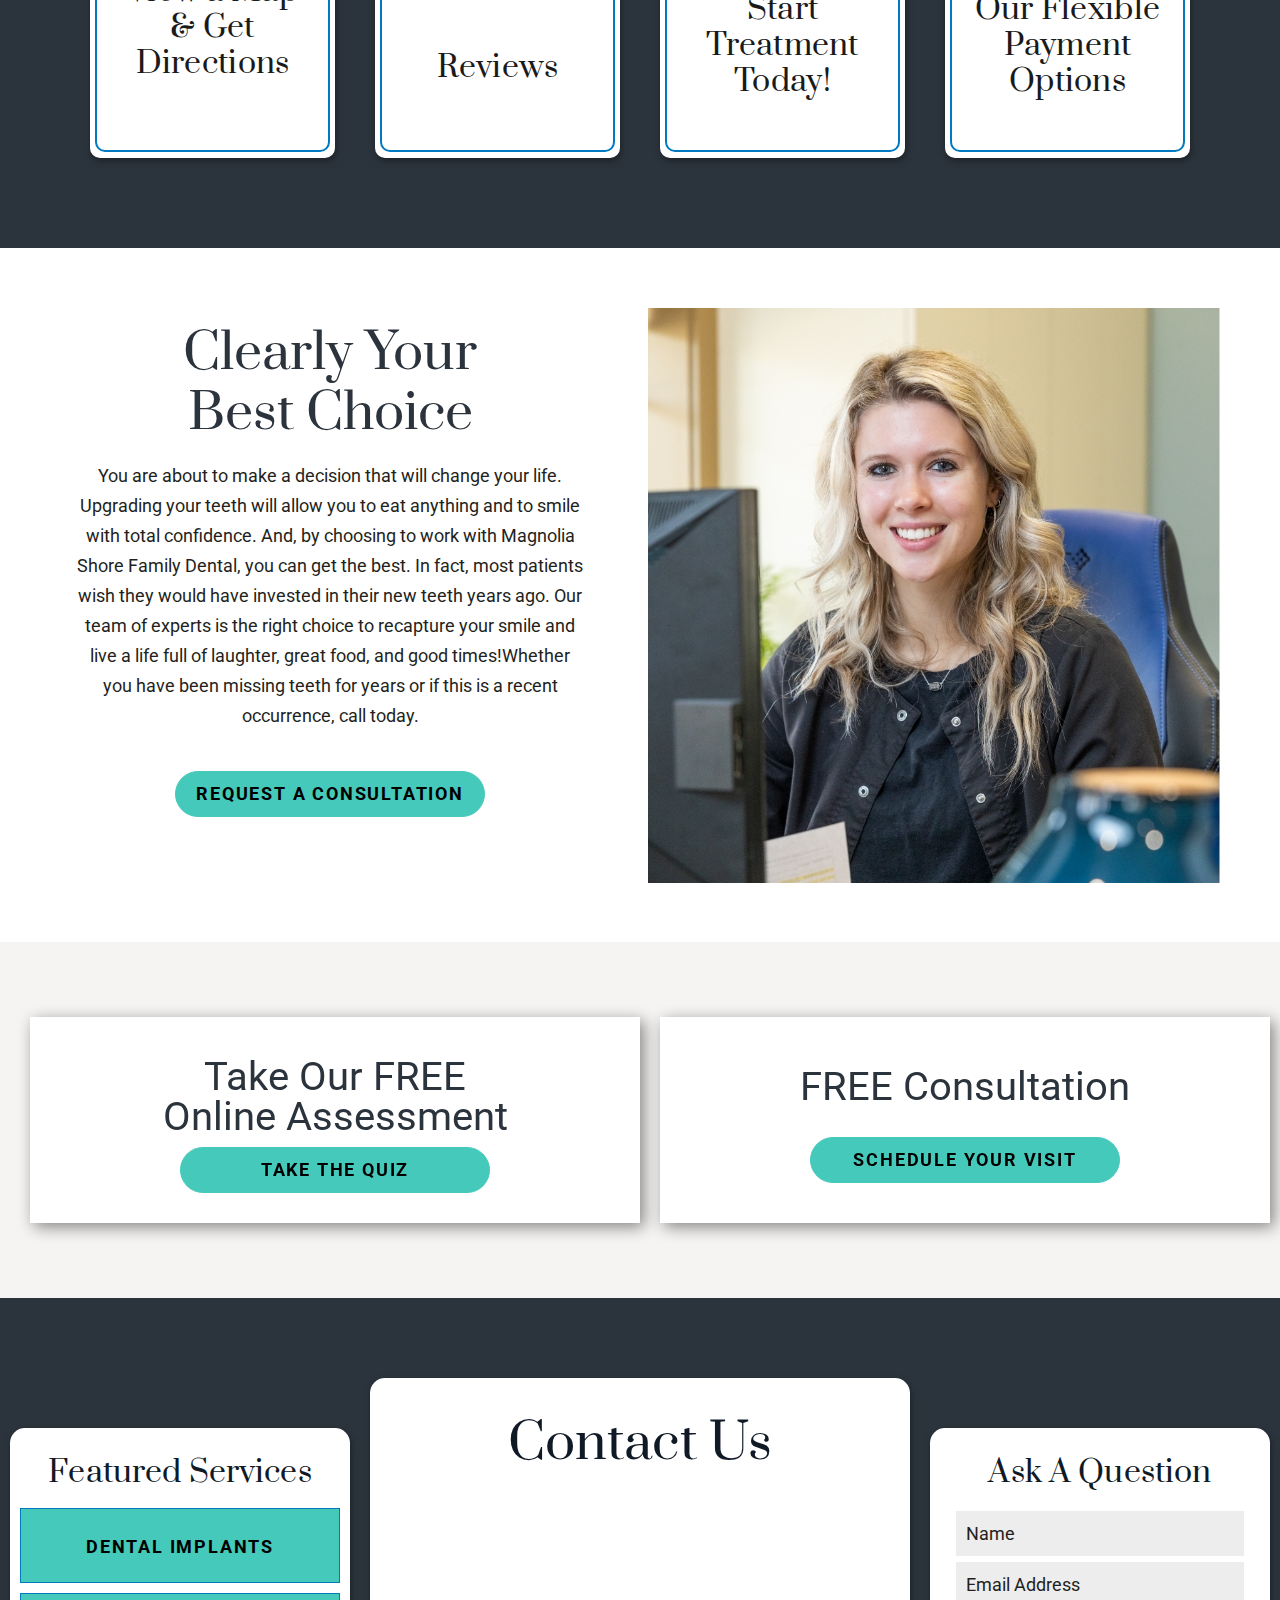
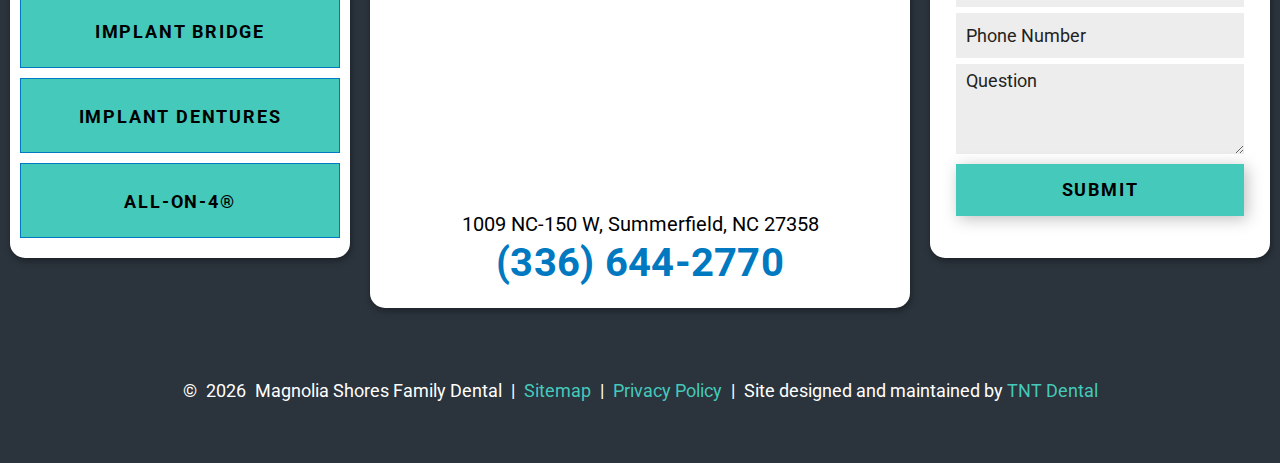
==== commit ff96eac6: "small adjustments" ====
--- a/implants-special.html
+++ b/implants-special.html
@@ -241,7 +241,7 @@
         <div class="container flex-ed">
             <article id="contact" >
                 <h3>Contact Us</h3>
-                <img alt="Magnolia Shores Family Dental logo" id="footer-logo" src="assets/images/lp-implants-logo-footer.png">
+                <!-- <img alt="logo" id="footer-logo" src="assets/images/lp-implants-logo-footer.png"> -->
                 <div id="map">
                     <iframe src="https://www.google.com/maps/embed?pb=!1m14!1m8!1m3!1d25756.987696099823!2d-79.8564391!3d36.2000383!3m2!1i1024!2i768!4f13.1!3m3!1m2!1s0x8852e3ec26620603%3A0x5be69f4f6315a395!2sMagnolia%20Shores%20Family%20Dental!5e0!3m2!1sen!2sus!4v1678763101547!5m2!1sen!2sus" width="100%" height="300" style="border:0;" allowfullscreen="" loading="lazy" referrerpolicy="no-referrer-when-downgrade"></iframe>
                 </div>
--- a/lp-implant-styles.css
+++ b/lp-implant-styles.css
@@ -1073,13 +1073,10 @@
   flex-wrap: wrap;
   justify-content: center;
   align-items: center;
-  padding: 40px 10px;
+  padding: 30px 10px;
   margin-left: 20px;
   z-index: 1;
   flex: 0 1 610px;
-}
-#quiz article:last-of-type h2 {
-  margin-bottom: -10px;
 }
 #quiz article div {
   background-color: #231f20;
@@ -1876,6 +1873,9 @@
     flex-flow: row wrap;
     gap: 20px;
   }
+  footer .address {
+    margin-top: 0;
+  }
 }
 @media (max-width: 590px) {
   figcaption {
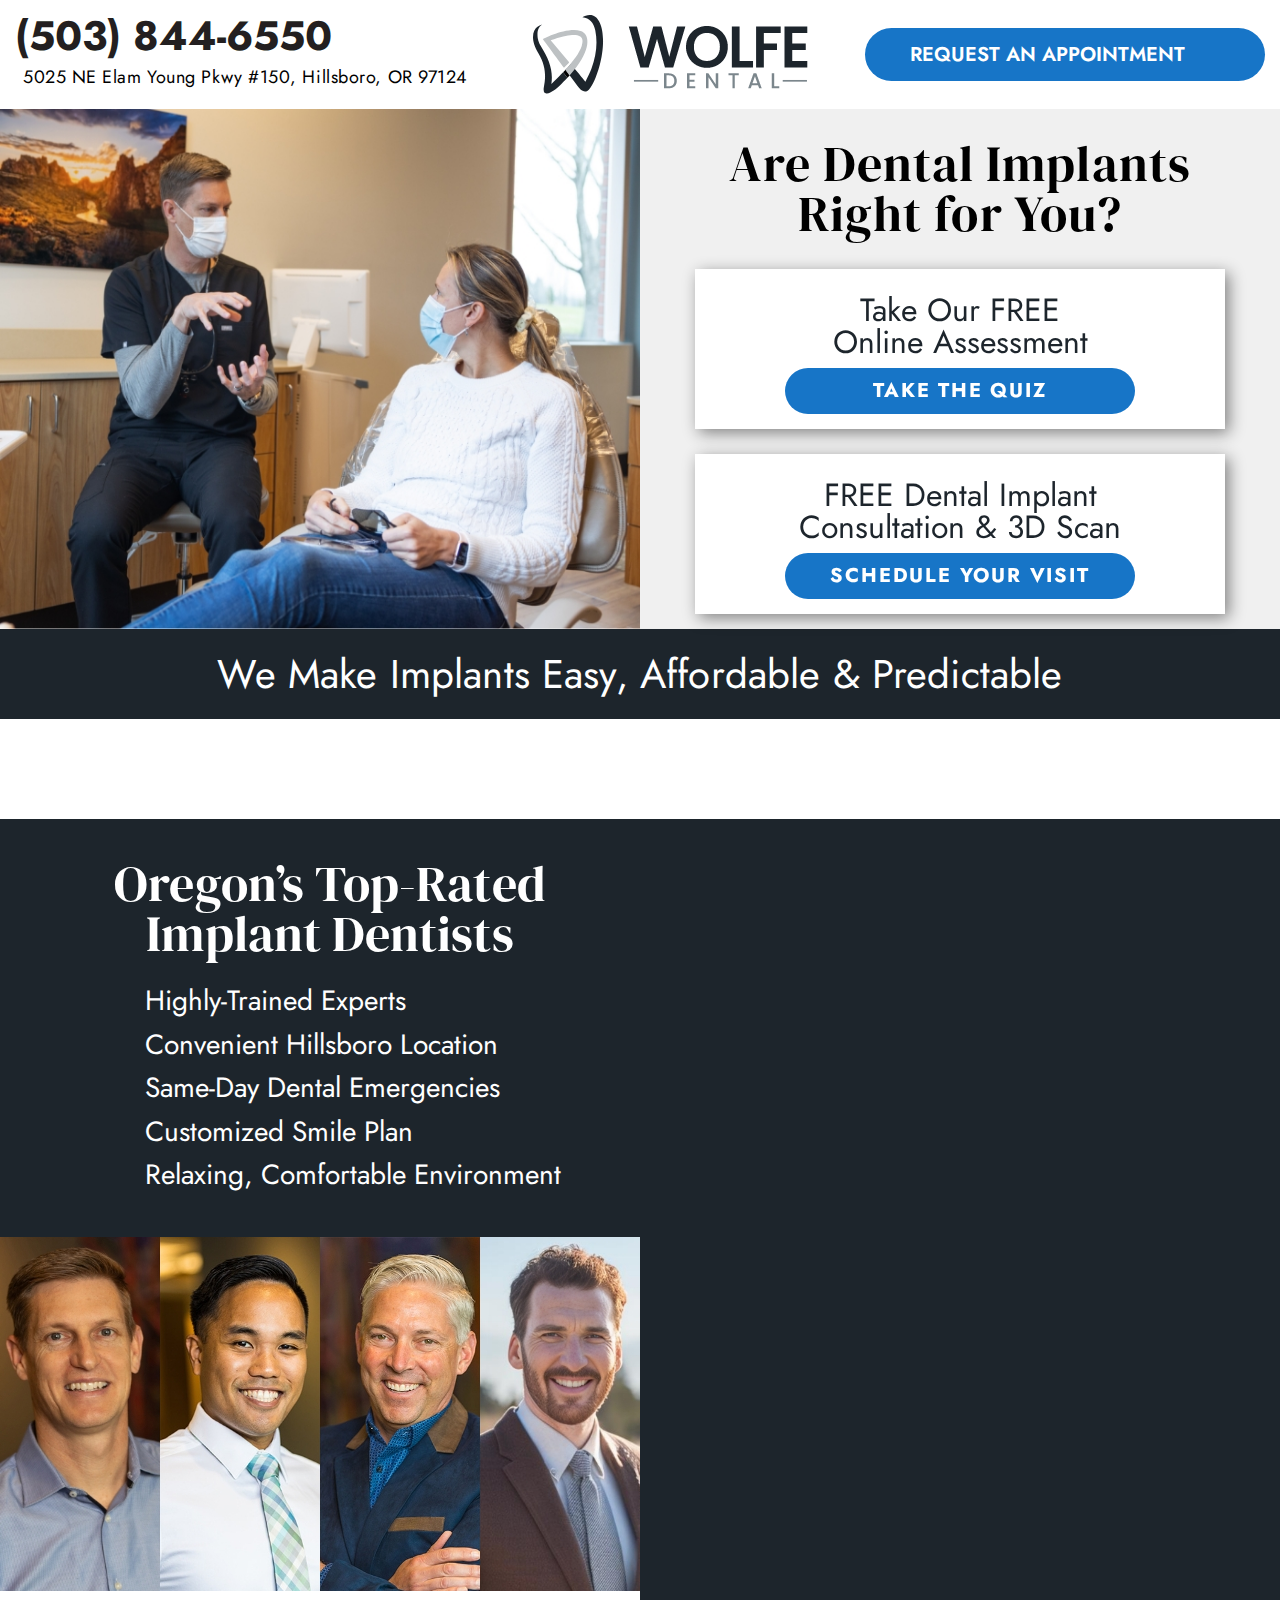
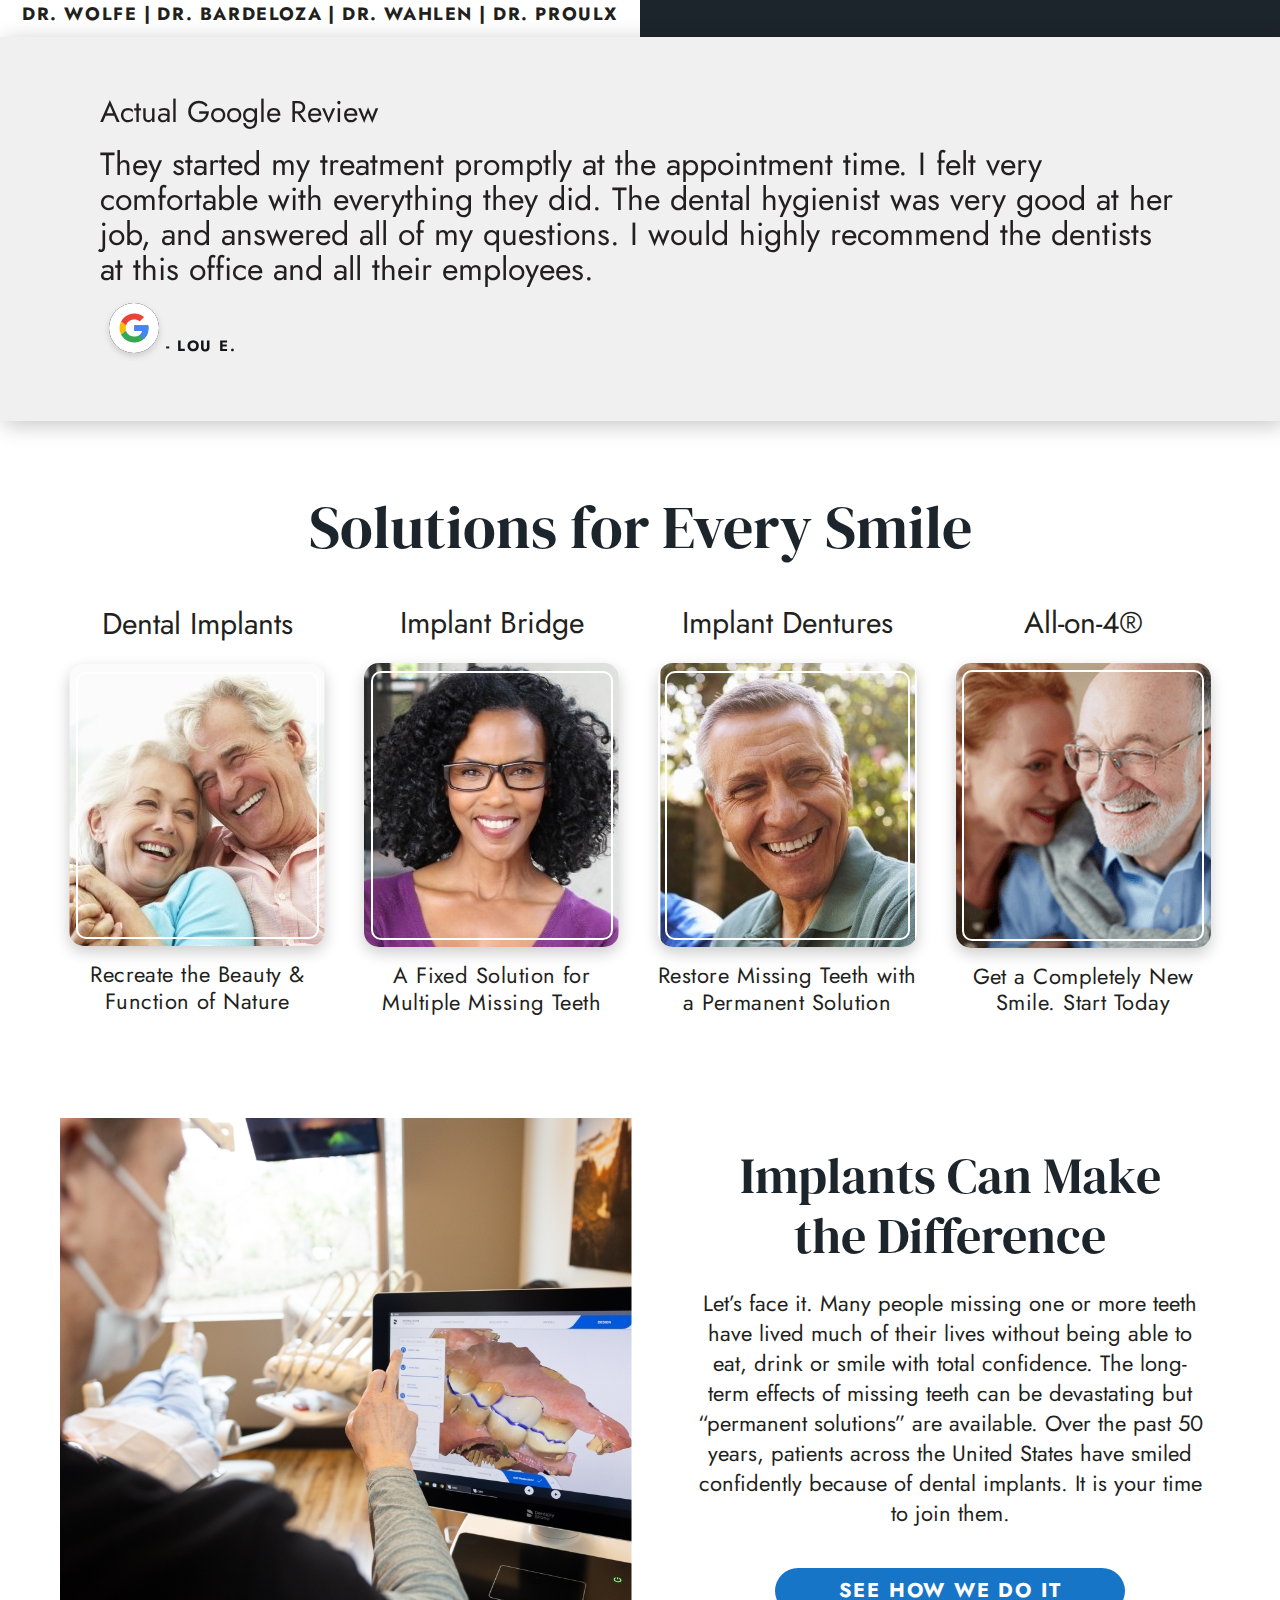
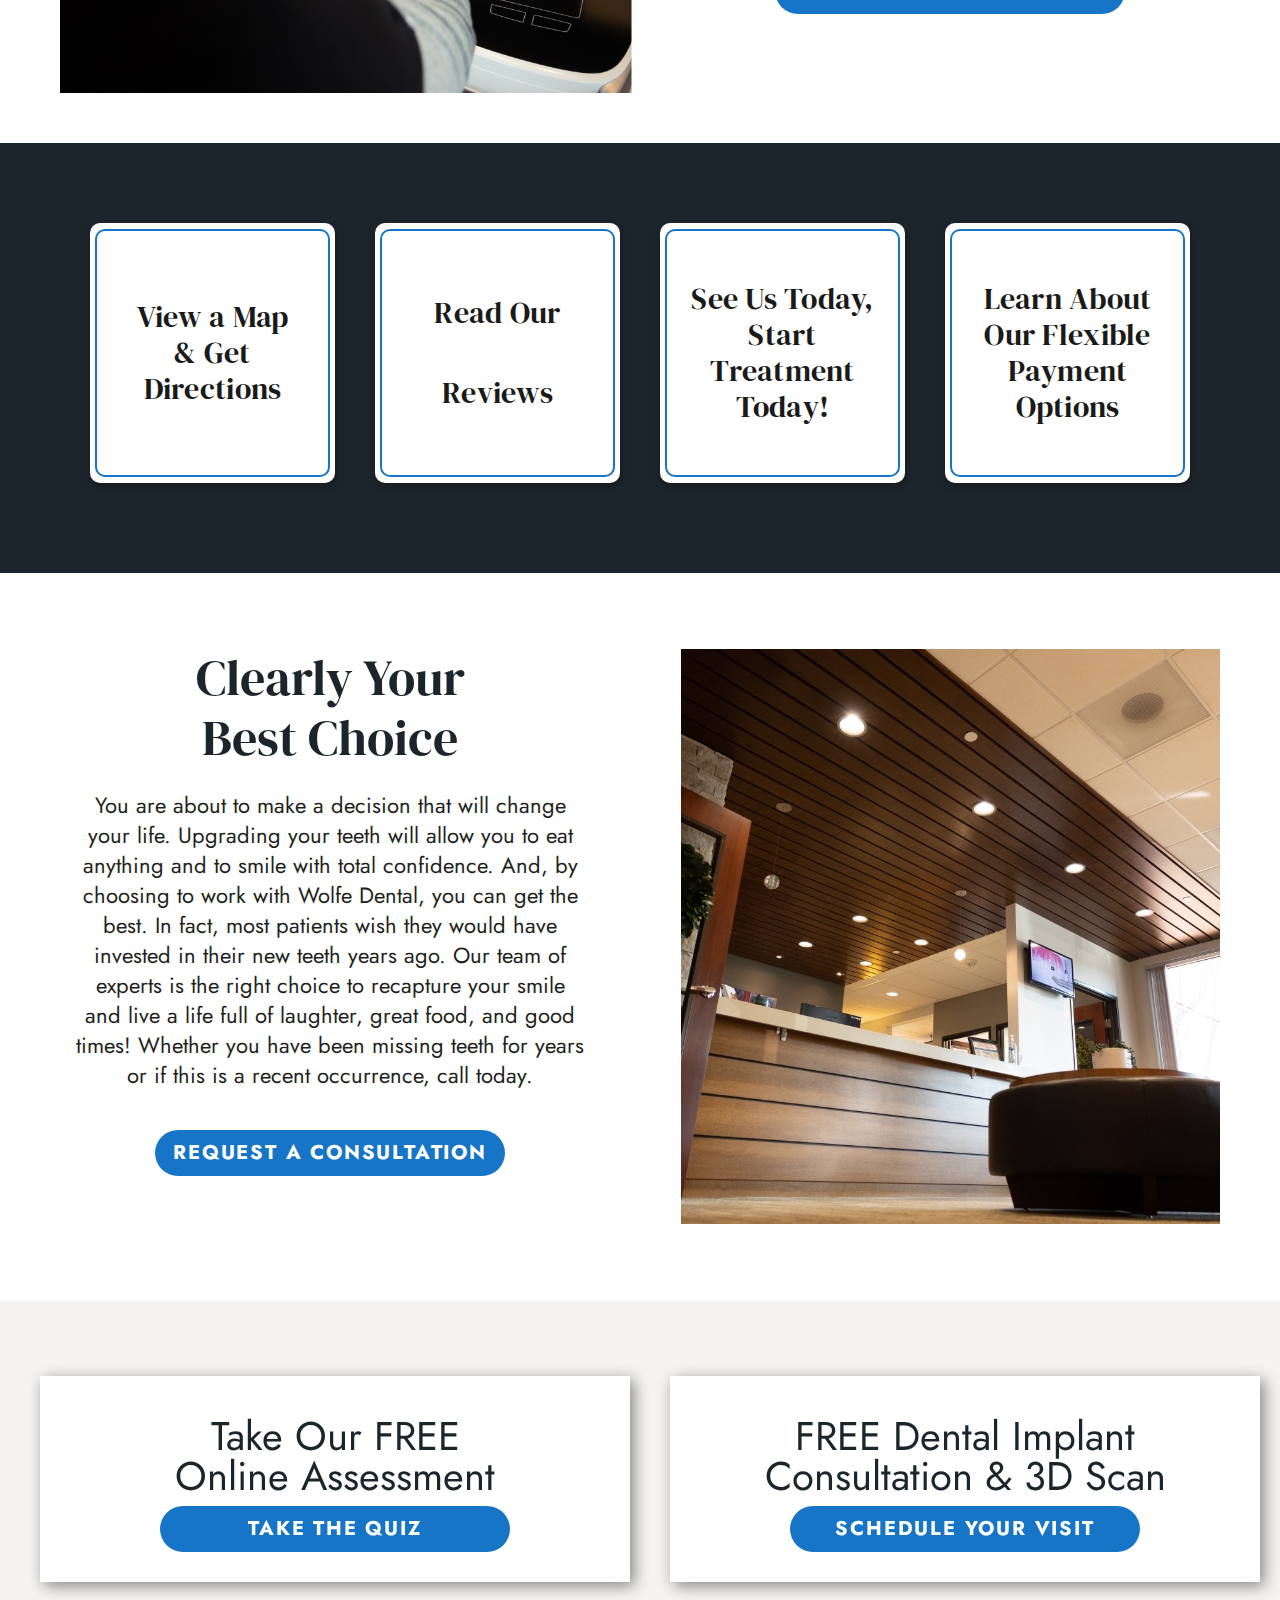
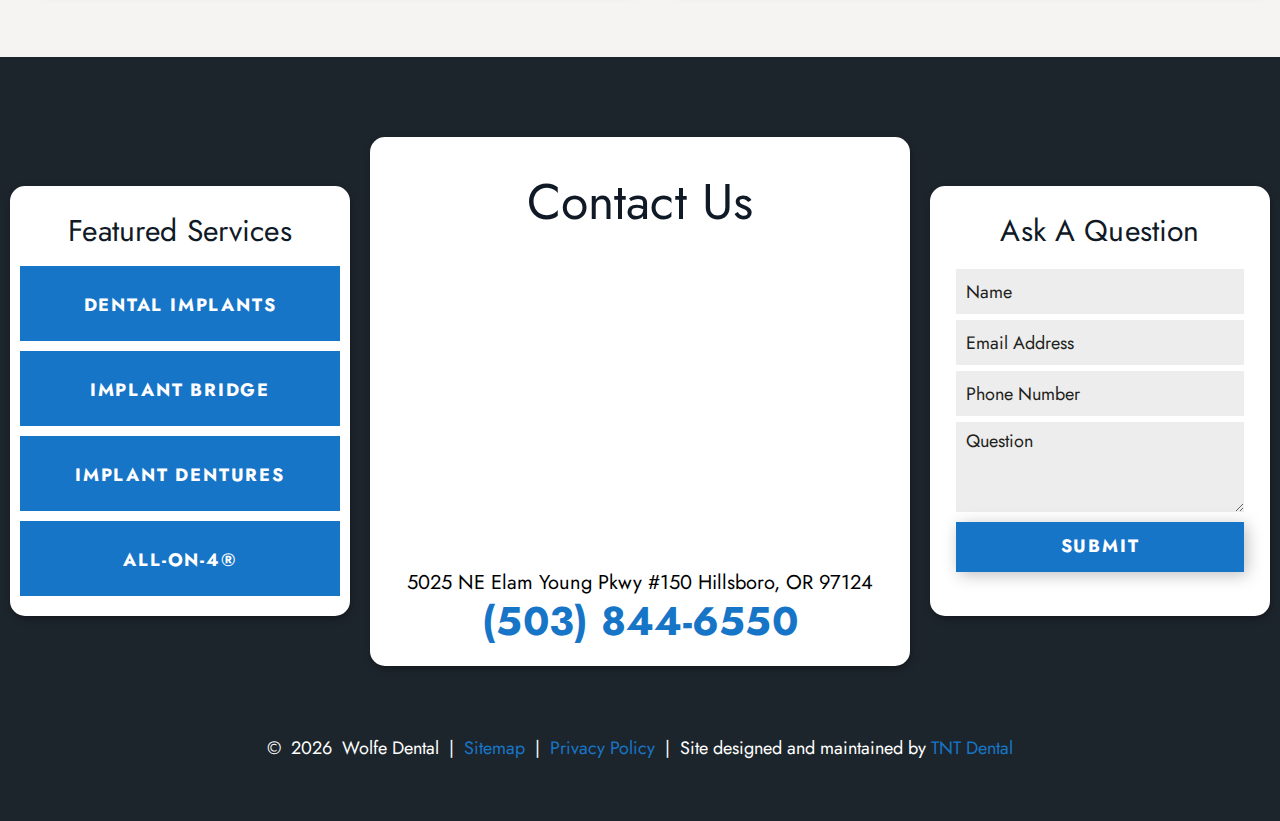
==== commit 1bb1a43f: "qc edits" ====
--- a/implants-special.html
+++ b/implants-special.html
@@ -12,7 +12,7 @@
     <link href="https://tntwebsites.com/tnticons/css/fontello.css" rel="stylesheet">
     <link rel="preconnect" href="https://fonts.googleapis.com">
     <link rel="preconnect" href="https://fonts.gstatic.com" crossorigin>
-    <link href="https://fonts.googleapis.com/css2?family=Prata&family=Roboto:wght@400;700&display=swap" rel="stylesheet">
+    <link href="https://fonts.googleapis.com/css2?family=DM+Serif+Display&family=Jost:wght@400;500;600;700&display=swap" rel="stylesheet">
     <script async src='https://tag.simpli.fi/sifitag/d0839950-0d38-0137-dfb5-06a9ed4ca31b'></script>
 </head>
 
@@ -22,10 +22,10 @@
          <a href="lp-implants-2023-form.html">
             <span><i class="icon-calendar-1"></i>Request <strong>a Consultation</strong></span>
         </a>
-        <a href="tel:+13366442770" target="_blank">
+        <a href="tel:+15038446550" target="_blank">
             <span><i class="icon-phone"></i>Call <strong>Our Office</strong></span>
         </a>
-        <a href="https://goo.gl/maps/hF76NYX7GYCfSjA28" target="_blank">
+        <a href="https://maps.app.goo.gl/gAKKzCixwpzbV6kW7" target="_blank">
             <span><i class="icon-location"></i>Map <strong>Us</strong></span>
         </a>
     </div>
@@ -33,18 +33,18 @@
     <header>
         <div id="nav" class="split">
              <div id="header-details">
-                <a href="tel:+13366442770" class="phone"><i class="icon-phone"></i>(336) 644-2770</a>
+                <a href="tel:+15038446550" class="phone"><i class="icon-phone"></i>(503) 844-6550</a>
                 <address>
-                    <a class="address" href="https://goo.gl/maps/hF76NYX7GYCfSjA28" target="_blank">
+                    <a class="address" href="https://maps.app.goo.gl/gAKKzCixwpzbV6kW7" target="_blank">
                         <i class="icon-location"></i>
-                        1009 NC-150 W, Summerfield, NC 27358
+                        5025 NE Elam Young Pkwy #150, Hillsboro, OR 97124
                     </a>
                  </address>
              </div>
-             <a href="index.html" class="logo"><img src="assets/images/lp-implants-2023-logo.png" alt="Magnolia Shores Family Dental logo"></a>
-            <a href="lp-implants-2023-form.html" class="btn"><i class="icon-calendar-1"></i>Request A Free Consultation</a>
+             <a href="index.html" class="logo"><img src="assets/images/lp-implants-2023-logo.png" alt="Wolfe Dental logo"></a>
+            <a href="lp-implants-2023-form.html" class="btn"><i class="icon-calendar-1"></i>Request an Appointment</a>
              <div id="mobile-btns">
-                <a href="tel:+13366442770" class="phone"><span>Call Today!</span>(336) 644-2770</a>
+                <a href="tel:+15038446550" class="phone"><span>Call Today!</span>(503) 844-6550</a>
                 <a href="lp-implants-2023-form.html" class="btn"><span>Request</span> an Appointment</a>
              </div>
         </div>
@@ -54,7 +54,7 @@
 
     <section id="banner">
         <figure>
-            <img src="assets/images/lp-implant-2023-banner.jpg" alt="">
+            <img src="assets/images/lp-implant-2023-banner.jpg" alt="woman smiling in mirror after getting dental implants">
         </figure>
         <article>
             <h1>
@@ -69,7 +69,8 @@
                         <a href="lp-implants-2023-quiz.html" class="btn">Take The Quiz</a>
                     </article>
                     <article>
-                        <h2>FREE Consultation</h2>
+                        <h2>FREE Dental Implant<br>
+                            Consultation & 3D Scan</h2>
                         <a href="lp-implants-2023-form.html" class="btn">Schedule Your Visit</a>
                     </article>
                 </div>
@@ -78,20 +79,19 @@
     </section>
 
     <section id="bar">
-        <h3>We Make Implants Easy, Affordable & Predictable </h3>
+        <h3>We Make Implants Easy, Affordable & Predictable</h3>
     </section>
 
     <section id="reviews">
         <div class="review-container">
             <div class="flex-ed">
                 <div class="list">
-                    <h4>Summerfield's</h4>
-                    <h3>Top-Rated <br>
-                        Implant Dentist</h3>
+                    <h3>Oregon’s Top-Rated<br>
+                        Implant Dentists</h3>
                     <ul>
-                        <li>Highly-Trained Specialist</li>
-                        <li>Convenient Summerfield Location</li>
-                        <li>100% Digital CAD CAM Technology</li>
+                        <li>Highly-Trained Experts</li>
+                        <li>Convenient Hillsboro Location</li>
+                        <li>Same-Day Dental Emergencies</li>
                         <li>Customized Smile Plan</li>
                         <li>Relaxing, Comfortable Environment</li>
                     </ul>
@@ -102,19 +102,18 @@
                         <source media="(min-width: 790px)" srcset="assets/images/lp-implant-doctor-1.jpg" />
                         <img src="assets/images/lp-implant-doctor-1.jpg" alt="" />
                       </picture>
-                    <div class="caption"><a href="dr-kathy-french.html" target="_blank">Dr. Kathy French</a> | <a href="dr-kate-conti.html" target="_blank">Dr. Kate Conti</a> | <a href="dr-alexa-french.html" target="_blank">Dr. Alexa French</a></div>
+                    <div class="caption"><a href="dr-ben-wolfe.html" target="_blank">DR. WOLFE</a> <span>|</span> <a href="dr-brian-bardeloza.html" target="_blank">DR. BARDELOZA </a> <span>|</span> <a href="dr-curtis-wahlen.html" target="_blank">DR. WAHLEN</a> <span>|</span> <a href="dr-gabe-proulx-dds.html" target="_blank">Dr. PROULX</a></div>
                 </figure>
             </div>
             <div class="flex-ed review">
-                <img src="assets/images/lp-implant-review.jpg" alt="">
                 <div>
                     <h5>Actual Google Review</h5>
-                    <p>We are brand new to North Carolina so we had to find all new providers for our health and dental needs. We truly found the best when Dr. Parry came highly recommended. I don’t think I’ve ever had a better experience at a dental office. Dr. Parry and his staff are like none other…kind, considerate, gentle and so thoughtful.</p>
+                    <p>They started my treatment promptly at the appointment time. I felt very comfortable with everything they did. The dental hygienist was very good at her job, and answered all of my questions. I would highly recommend the dentists at this office and all their employees.</p>
                     <author>
                         <span><img src="assets/images/lp-np-google.png" alt="google icon"></span>
                         <div>
                             <star></star>
-                            - Susan B.
+                            - Lou E.
                         </div>
                     </author>
                 </div>
@@ -132,8 +131,8 @@
                 </div>
             </div>
             <div class="comment">
-                <p>We are brand new to North Carolina so we had to find all new providers for our health and dental needs. We truly found the best when Dr. Parry came highly recommended. I don’t think I’ve ever had a better experience at a dental office. Dr. Parry and his staff are like none other…kind, considerate, gentle and so thoughtful.</p>
-                <p class="caption2">- Susan B.</p>
+                <p>They started my treatment promptly at the appointment time. I felt very comfortable with everything they did. The dental hygienist was very good at her job, and answered all of my questions. I would highly recommend the dentists at this office and all their employees.</p>
+                <p class="caption2">- Lou E.</p>
             </div>
         </div>
     </section>
@@ -143,23 +142,23 @@
         <div class="flex-ed">
             <a href="dental-implants.html" target="_blank" class="col">
                 <h3>Dental Implants</h3>
-                <div class="portrait"><img src="assets/images/lp-implant-calls-1.jpg" alt="woman smiling"/></div>
+                <div class="portrait"><img src="assets/images/lp-implant-calls-1.jpg" alt="woman and man smiling"/></div>
                 <p>Recreate the Beauty & <br>
                     Function of Nature</p>
             </a>
             <a href="dental-implants.html" target="_blank" class="col">
                 <h3>Implant Bridge</h3>
-                <div class="portrait"><img src="assets/images/lp-implant-calls-2.jpg" alt="smiling man"/></div>
+                <div class="portrait"><img src="assets/images/lp-implant-calls-2.jpg" alt="smiling woman"/></div>
                 <p>A Fixed Solution for <br>
                     Multiple Missing Teeth</p>
             </a>
-            <a href="implant-retained-dentures.html" target="_blank" class="col">
+            <a href="implant-dentures.html" target="_blank" class="col">
                 <h3>Implant Dentures</h3>
-                <div class="portrait"><img src="assets/images/lp-implant-calls-3.jpg" alt="smiling woman"/></div>
+                <div class="portrait"><img src="assets/images/lp-implant-calls-3.jpg" alt="smiling man"/></div>
                 <p>Restore Missing Teeth with <br>
                     a Permanent Solution</p>
             </a>
-            <a href="all-on-4-dentures.html" target="_blank" class="col">
+            <a href="all-on-4-implants.html" target="_blank" class="col">
                 <h3>All-on-4®</h3>
                 <div class="portrait"><img src="assets/images/lp-implant-calls-4.png" alt="smiling older couple"/></div>
                 <p>Get a Completely New <br>
@@ -176,14 +175,13 @@
              <p><a target="_blank" href="dental-implants.html" class="btn">SEE How We Do It</a></p>
             </article>
         <figure>
-            <img src="assets/images/lp-implant-office-2.jpg" alt="doctor showing patient a smile">
-            <figcaption>Dr. Gonzalez with Patient</figcaption>
+            <img src="assets/images/lp-implant-office-2.jpg" alt="team member reviewing patient smile on computer">
         </figure>
     </section>
 
     <section id="secondary">
         <section class="callouts">
-            <a href="contact.html" target="blank" class="col">
+            <a href="contact-our-office.html" target="blank" class="col">
                 <div class="portrait">
                     <h3>View a Map <br>& Get <br>Directions</h3>
                     <i class="icon-location"></i>
@@ -199,7 +197,7 @@
                     <h3>See Us Today,<br> Start <br>Treatment<br> Today!</h3>
                 </div>
             </a>
-            <a href="for-patients.html#financing" target="_blank" class="col">
+            <a href="for-patients.html#finance" target="_blank" class="col">
                 <div class="portrait">
                     <h3>Learn About<br>Our Flexible  <br> Payment <br> Options</h3>
                 </div>
@@ -211,11 +209,11 @@
         <article>
             <h2>Clearly Your <br>
                 Best Choice</h2>
-             <p>You are about to make a decision that will change your life. Upgrading your teeth will allow you to eat anything and to smile with total confidence. And, by choosing to work with Magnolia Shore Family Dental, you can get the best. In fact, most patients wish they would have invested in their new teeth years ago. Our team of experts is the right choice to recapture your smile and live a life full of laughter, great food, and good times!Whether you have been missing teeth for years or if this is a recent occurrence, call today.</p>
+             <p>You are about to make a decision that will change your life. Upgrading your teeth will allow you to eat anything and to smile with total confidence. And, by choosing to work with Wolfe Dental, you can get the best. In fact, most patients wish they would have invested in their new teeth years ago. Our team of experts is the right choice to recapture your smile and live a life full of laughter, great food, and good times! Whether you have been missing teeth for years or if this is a recent occurrence, call today.</p>
              <p><a href="lp-implants-2023-form.html" class="btn">REQUEST a Consultation</a></p>
             </article>
         <figure class="no-shad">
-            <img src="assets/images/lp-implant-doctor-2.jpg" alt="dentist showing woman her new teeth">
+            <img src="assets/images/lp-implant-doctor-2.jpg" alt="waiting room view">
         </figure>
     </section>
 
@@ -228,7 +226,8 @@
                     <a href="lp-implants-2023-quiz.html" class="btn">Take The Quiz</a>
                 </article>
                 <article>
-                    <h2>FREE Consultation</h2>
+                    <h2>FREE Dental Implant<br>
+                        Consultation & 3D Scan</h2>
                     <a class="btn" href="lp-implants-2023-form.html">Schedule Your Visit</a>
                 </article>
             </div>
@@ -241,14 +240,13 @@
         <div class="container flex-ed">
             <article id="contact" >
                 <h3>Contact Us</h3>
-                <!-- <img alt="logo" id="footer-logo" src="assets/images/lp-implants-logo-footer.png"> -->
                 <div id="map">
-                    <iframe src="https://www.google.com/maps/embed?pb=!1m14!1m8!1m3!1d25756.987696099823!2d-79.8564391!3d36.2000383!3m2!1i1024!2i768!4f13.1!3m3!1m2!1s0x8852e3ec26620603%3A0x5be69f4f6315a395!2sMagnolia%20Shores%20Family%20Dental!5e0!3m2!1sen!2sus!4v1678763101547!5m2!1sen!2sus" width="100%" height="300" style="border:0;" allowfullscreen="" loading="lazy" referrerpolicy="no-referrer-when-downgrade"></iframe>
-                </div>
-                <a href="https://goo.gl/maps/hF76NYX7GYCfSjA28" target="_blank" class="address"> 
-                    1009 NC-150 W, Summerfield, NC 27358
+                    <iframe src="https://www.google.com/maps/embed?pb=!1m18!1m12!1m3!1d2794.846575556284!2d-122.93180319999999!3d45.5332929!2m3!1f0!2f0!3f0!3m2!1i1024!2i768!4f13.1!3m3!1m2!1s0x549505613a7ebf7b%3A0x99e43b2e0797437!2sWolfe%20Dental!5e0!3m2!1sen!2sus!4v1699623159601!5m2!1sen!2sus" width="100%" height="300" style="border:0;" allowfullscreen="" loading="lazy" referrerpolicy="no-referrer-when-downgrade"></iframe>
+                </div>
+                <a href="https://maps.app.goo.gl/gAKKzCixwpzbV6kW7" target="_blank" class="address"> 
+                    5025 NE Elam Young Pkwy #150 Hillsboro, OR 97124
                 </a>
-                <a href="tel:+13366442770" class="phone">(336) 644-2770</a>
+                <a href="tel:+15038446550" class="phone">(503) 844-6550</a>
             </article>
             
             <article id="services">
@@ -256,14 +254,14 @@
                 <ul>
                     <li><a target="_blank" href="dental-implants.html">Dental Implants</a></li>
                     <li><a target="_blank" href="dental-implants.html">Implant bridge</a></li>
-                    <li><a target="_blank" href="implant-retained-dentures.html">Implant Dentures</a></li>
-                    <li><a target="_blank" href="dental-implants.html">All-on-4®</a></li>
+                    <li><a target="_blank" href="implant-dentures.html">Implant Dentures</a></li>
+                    <li><a target="_blank" href="all-on-4-implants.html">All-on-4®</a></li>
                 </ul>
             </article>
             
             <article id="footer-form">
                 <h3>Ask A Question</h3>
-                <form class="simple" method="post" action="https://tnt-adder.herokuapp.com/submit/a6d95abc-e07f-45de-b358-7c35be8862dd">
+                <form class="simple" method="post" action="https://tnt-adder.herokuapp.com/submit/ede9516b-0025-460d-a7c1-2d5548d708f5">
                     <input type="text" name="name" required="true" placeholder="Name" />
                     <input type="email" name="email" required="true" placeholder="Email Address" />
                     <input type="text" name="phone" required="true" placeholder="Phone Number" />
@@ -276,7 +274,7 @@
         </div>
 
         <div class="copy">
-            © <span id="copyDate"></span> Magnolia Shores Family Dental <span>|</span> <a href="sitemap.html">Sitemap</a> <span>|</span> <a href="privacy-policy.html">Privacy Policy</a> <span>|</span> Site designed and maintained by
+            © <span id="copyDate"></span> Wolfe Dental <span>|</span> <a href="sitemap.html">Sitemap</a> <span>|</span> <a href="privacy-policy.html">Privacy Policy</a> <span>|</span> Site designed and maintained by
             <a href="https://www.tntdental.com" target="_blank">TNT Dental</a> 
         </div>
     </footer>
--- a/lp-implant-styles.css
+++ b/lp-implant-styles.css
@@ -299,7 +299,7 @@
   margin: 0;
   font-style: normal;
   content: "\e80f\e80f\e80f\e80f\e80f";
-  color: #e0b828;
+  color: #1775C7;
   padding: 0 10px;
   letter-spacing: 8.8px;
 }
@@ -317,7 +317,7 @@
 }
 
 #fixed-tabs a {
-  font-size: 13px;
+  font-size: 16px;
   color: #fff;
   font-weight: 700;
   text-transform: uppercase;
@@ -325,17 +325,20 @@
   flex: 1;
   flex-basis: 25%;
 }
+#fixed-tabs a i:before {
+  font-size: 20px;
+}
 
 #fixed-tabs a:first-of-type {
   flex-basis: 50%;
 }
 
 #fixed-tabs a:nth-of-type(odd) {
-  background-color: #004975;
+  background-color: #0f4d82;
 }
 
 #fixed-tabs a:nth-of-type(even) {
-  background-color: #1a1f24;
+  background-color: #0d1013;
 }
 
 @media (min-width: 1031px) {
@@ -365,39 +368,39 @@
   background-color: #fff;
   text-align: center;
   color: #231f20;
-  font: 400 18px/26px "Roboto", sans-serif;
+  font: 400 18px/26px "Jost", sans-serif;
 }
 
 p {
   color: #231f20;
-  font: 400 18px/26px "Roboto", sans-serif;
+  font: 400 22px/26px "Jost", sans-serif;
 }
 
 a {
   display: inline-block;
   text-decoration: none;
   cursor: pointer;
-  color: #0079c1;
+  color: #1775C7;
 }
 
 a:hover {
-  color: #2B333C;
+  color: #1D252C;
 }
 
 h1, h2 h3, h4, h5, h6 {
-  font-family: "Prata", serif;
+  font-family: "DM Serif Display", serif;
   text-align: center;
 }
 
 h1 {
   margin: 50px auto;
   color: #000;
-  font: normal 70px/1.3 "Prata", serif;
+  font: normal 70px/1.3 "DM Serif Display", serif;
   letter-spacing: 1.1px;
 }
 
 h1 span {
-  font: 500 83px/1 "Roboto", sans-serif;
+  font: 500 83px/1 "Jost", sans-serif;
   color: #fff;
   display: block;
   text-shadow: 2px 2px 3px rgba(0, 0, 0, 0.3);
@@ -405,15 +408,15 @@
 }
 
 h2 {
-  font: normal 50px/1.2 "Prata", serif;
-  color: #2B333C;
+  font: normal 50px/1.2 "DM Serif Display", serif;
+  color: #1D252C;
   letter-spacing: normal;
   margin: 10px 0;
 }
 
 h3 {
-  font: 600 30px/1 "Roboto", sans-serif;
-  color: #2B333C;
+  font: 600 30px/1 "Jost", sans-serif;
+  color: #1D252C;
   margin: 20px auto 0;
   letter-spacing: 0.15px;
 }
@@ -438,7 +441,7 @@
   position: absolute;
   left: 0;
   top: 0;
-  color: #0079c1;
+  color: #1775C7;
 }
 
 /*  --------------  Buttons ----------------- */
@@ -448,13 +451,12 @@
   display: inline-block;
   cursor: pointer;
   padding: 12px 15px;
-  min-width: 310px;
+  min-width: 350px;
   text-align: center;
-  color: #000;
-  background-color: #45C9BB;
-  border: 1px solid #45C9BB;
+  color: #fff;
+  background-color: #1775C7;
   border-radius: 35px;
-  font: bold 18px/1.1 "Roboto", sans-serif;
+  font: bold 20px/1.1 "Jost", sans-serif;
   text-transform: uppercase;
   letter-spacing: 1.8px;
 }
@@ -466,8 +468,8 @@
 }
 .btn:hover,
 .btn-alt:hover {
-  background-color: #D8EDF3;
-  color: #000;
+  background-color: #1D252C;
+  color: #fff;
 }
 
 .btn-alt {
@@ -505,10 +507,10 @@
   letter-spacing: 0.55px;
 }
 header .address:hover {
-  color: #2B333C;
+  color: #1D252C;
 }
 header .address i:before {
-  color: #0079c1;
+  color: #1775C7;
   font-size: 22px;
   margin-left: -10px;
   margin-right: 15px;
@@ -519,36 +521,45 @@
   justify-content: space-between;
   margin: auto;
   align-items: center;
-  padding: 10px;
+  padding: 15px;
 }
 header #nav .btn {
   margin: 0;
-  font-size: 21px;
+  align-items: center;
+  font-size: 20px;
   min-width: 200px;
   display: flex;
-  color: #231f20;
   font-weight: 600;
-  border-radius: 20px;
-  text-transform: uppercase;
+  border-radius: 30px;
+  text-transform: uppercase;
+  letter-spacing: normal;
+  padding: 16px 25px 15px;
+  width: 400px;
 }
 header #nav .btn span {
   display: block;
-  font-family: "Roboto", sans-serif;
+  font-family: "Jost", sans-serif;
   font-weight: 700;
   letter-spacing: 1.5px;
   font-size: 26px;
 }
+header #nav .btn i {
+  margin-right: 20px;
+  margin-top: -3px;
+}
 header #nav .btn i:before {
   margin-right: 10px;
+  font-size: 22px;
 }
 header #nav .btn:hover {
   color: #fff;
 }
 header #nav .phone {
-  margin-bottom: 10px;
+  margin-bottom: 15px;
+  color: #231f20;
 }
 header #nav .phone:hover {
-  color: #0079c1;
+  color: #1775C7;
 }
 header #nav #mobile-btns {
   width: 100%;
@@ -563,6 +574,7 @@
   flex-wrap: wrap;
   padding: 10px;
   margin: 0;
+  min-width: auto;
   justify-content: center;
   border-radius: 0;
   font-size: 16px;
@@ -602,7 +614,7 @@
   padding: 5px;
 }
 header #nav #mobile-btns #mobile-special .container h4 {
-  color: #D8EDF3;
+  color: #F0F0F0;
   font-size: 22px;
   margin: 0;
 }
@@ -624,7 +636,6 @@
   animation-name: slideIn;
   z-index: 110;
   box-shadow: 0 3px 7px rgba(0, 0, 0, 0.35);
-  padding-bottom: 10px;
 }
 .fix-nav header .logo img {
   max-height: 90px;
@@ -636,7 +647,7 @@
 .phone {
   display: flex;
   color: #45C9BB;
-  font: 700 41px/30px "Roboto", sans-serif;
+  font: 700 41px/30px "Jost", sans-serif;
 }
 .phone span {
   display: block;
@@ -644,17 +655,17 @@
   font-size: 14px;
   font-weight: 700;
   text-transform: uppercase;
-  font-family: "Roboto", sans-serif;
+  font-family: "Jost", sans-serif;
 }
 .phone:hover {
-  color: #0079c1;
+  color: #1775C7;
 }
 .phone i {
   display: flex;
   align-items: center;
 }
 .phone i:before {
-  color: #0079c1;
+  color: #1775C7;
   font-size: 22px;
   margin-left: 0px;
   margin-right: 15px;
@@ -713,7 +724,7 @@
   flex: 1 0 50%;
 }
 #banner h1 {
-  font: normal 50px/1 "Prata", serif;
+  font: normal 50px/1 "DM Serif Display", serif;
   color: #000;
   margin: 30px auto;
 }
@@ -732,10 +743,10 @@
   gap: 25px;
 }
 #banner .quiz h2 {
-  font: normal 32px/1 "Roboto", sans-serif;
+  font: normal 32px/1 "Jost", sans-serif;
 }
 #banner .quiz p.note {
-  font: normal 18px/1 "Prata", serif;
+  font: normal 18px/1 "DM Serif Display", serif;
   color: grey;
   text-transform: uppercase;
 }
@@ -764,10 +775,10 @@
   color: white;
 }
 #banner figure figcaption a:hover {
-  color: #0079c1;
+  color: #1775C7;
 }
 #banner figure figcaption span {
-  color: #0079c1;
+  color: #1775C7;
   padding: 0 5px;
 }
 #banner figure img {
@@ -779,12 +790,12 @@
   display: flex;
   flex-flow: column wrap;
   justify-content: center;
-  background-color: #D8EDF3;
+  background-color: #F0F0F0;
 }
 #banner > article div span {
   display: block;
   text-transform: none;
-  font-family: "Prata", serif;
+  font-family: "DM Serif Display", serif;
   font-weight: 500;
   margin: 0 auto 0;
   font-size: 42px;
@@ -801,7 +812,7 @@
 }
 #banner > article div small {
   font-size: 28px;
-  font-family: "Prata", serif;
+  font-family: "DM Serif Display", serif;
   font-weight: 700;
   letter-spacing: 0.05em;
   display: block;
@@ -831,18 +842,18 @@
 
 /* After Banner */
 #bar {
-  background: #2B333C;
+  background: #1D252C;
   padding: 25px 10px;
 }
 #bar h3 {
-  font: normal 30px/1 "Roboto", sans-serif;
+  font: normal 40px/1 "Jost", sans-serif;
   color: #fff;
   margin: 0;
 }
 
 /* Reviews */
 #reviews {
-  max-width: 1200px;
+  max-width: 1300px;
   margin: 100px auto 0;
 }
 #reviews ul {
@@ -853,18 +864,19 @@
 }
 #reviews ul li {
   color: #fff;
-  margin: 10px 0;
+  margin: 5px 0;
   font-size: 28px;
+  padding-left: 45px;
 }
 #reviews h4 {
-  font: bold 18px/1 "Roboto", sans-serif;
+  font: bold 18px/1 "Jost", sans-serif;
   margin-bottom: 0;
   color: #fff;
   letter-spacing: 1.4px;
   text-transform: uppercase;
 }
 #reviews h3 {
-  font: normal 50px/1 "Prata", serif;
+  font: normal 50px/1 "DM Serif Display", serif;
   margin: 10px auto;
   color: #fff;
 }
@@ -873,13 +885,13 @@
   justify-content: space-between;
 }
 #reviews .flex-ed:first-of-type {
-  background: #2B333C;
+  background: #1D252C;
 }
 #reviews .flex-ed > div.list {
   flex: 0 1 660px;
   display: flex;
   flex-flow: column wrap;
-  padding-top: 40px;
+  padding: 30px 0;
 }
 #reviews .caption {
   position: absolute;
@@ -892,7 +904,7 @@
   padding: 10px;
   text-transform: uppercase;
   color: #231f20;
-  font-family: "Prata", serif;
+  font-family: "Jost", sans-serif;
   text-transform: uppercase;
   left: 50%;
   transform: translateX(-50%);
@@ -902,7 +914,7 @@
   letter-spacing: 1.6px;
 }
 #reviews .caption a:hover {
-  color: #0079c1;
+  color: #1775C7;
 }
 #reviews #mobile-doc {
   display: none;
@@ -912,13 +924,13 @@
   width: 100%;
 }
 #reviews .review {
-  background: #D8EDF3;
+  background: #F0F0F0;
   flex-flow: row;
   filter: drop-shadow(4px 4px 11px rgba(0, 0, 0, 0.23));
 }
 #reviews .review h5 {
-  font: normal 30px/1 "Prata", serif;
-  margin: 0;
+  font: normal 30px/1 "Jost", sans-serif;
+  margin: 0 0 10px;
 }
 #reviews .review img {
   padding: 50px;
@@ -940,10 +952,12 @@
   padding: 0;
 }
 #reviews .review > div {
-  padding: 5px 10px 5px 5px;
+  padding: 10px;
   display: flex;
   flex-flow: column;
   justify-content: center;
+  max-width: 1100px;
+  margin: 50px auto;
 }
 #reviews .review > div > * {
   text-align: left;
@@ -954,20 +968,21 @@
   line-height: 35px;
   margin: 10px auto;
 }
-#reviews .review p:before {
+#reviews .review p:after {
   content: "\e838";
   position: absolute;
-  left: -42px;
-  top: -43px;
+  right: 0px;
+  top: 56px;
   font-family: fontello;
-  color: #0079c1;
-  font-size: 42px;
+  color: #1775C7;
+  font-size: 270px;
   transform: rotateZ(180deg);
+  opacity: 0.1;
 }
 
 /* -- mobile reviews -- */
 #mobile-reviews {
-  background-color: #D8EDF3;
+  background-color: #F0F0F0;
   padding: 100px 30px;
 }
 #mobile-reviews .review-container {
@@ -975,7 +990,7 @@
   background-color: #fff;
   box-shadow: 1.6px 2.5px 7px rgba(7, 8, 8, 0.35);
   max-width: 1200px;
-  color: #0079c1;
+  color: #1775C7;
   align-items: center;
   padding: 0;
   margin: auto;
@@ -1000,7 +1015,7 @@
   padding: 5px 25px;
 }
 #mobile-reviews .review-container #google p {
-  color: #0079c1;
+  color: #1775C7;
   font-size: 20px;
   line-height: 1.25;
   display: flex;
@@ -1030,7 +1045,7 @@
   margin: auto;
 }
 #mobile-reviews .review-container .comment p {
-  font: 400 30px/34px "Roboto", sans-serif;
+  font: 400 30px/34px "Jost", sans-serif;
   margin-top: 0;
   margin-top: 10px;
   margin-bottom: 10px;
@@ -1040,7 +1055,7 @@
   line-height: 30px;
 }
 #mobile-reviews .review-container .comment .caption2 {
-  font: 600 normal 18px/1 "Roboto", sans-serif;
+  font: 600 normal 18px/1 "Jost", sans-serif;
   text-transform: uppercase;
   margin: 30px 0 10px;
   letter-spacing: 1.95px;
@@ -1055,12 +1070,13 @@
 #quiz .quiz .flex-ed {
   max-width: 1300px;
   margin: auto;
+  justify-content: space-around;
 }
 #quiz .quiz h2 {
-  font: normal 40px/1 "Roboto", sans-serif;
+  font: normal 40px/1 "Jost", sans-serif;
 }
 #quiz .quiz p.note {
-  font: normal 18px/1 "Prata", serif;
+  font: normal 18px/1 "DM Serif Display", serif;
   color: grey;
   text-transform: uppercase;
 }
@@ -1076,11 +1092,11 @@
   padding: 30px 10px;
   margin-left: 20px;
   z-index: 1;
-  flex: 0 1 610px;
+  flex: 0 1 590px;
 }
 #quiz article div {
   background-color: #231f20;
-  font: 400 24px/41px "Prata", serif;
+  font: 400 24px/41px "DM Serif Display", serif;
   letter-spacing: 1.2px;
   color: #fff;
   text-align: center;
@@ -1094,7 +1110,7 @@
 #quiz article div span {
   display: block;
   text-transform: none;
-  font-family: "Prata", serif;
+  font-family: "DM Serif Display", serif;
   font-weight: 500;
   margin: 0 auto 0;
   font-size: 42px;
@@ -1111,7 +1127,7 @@
 }
 #quiz article div small {
   font-size: 28px;
-  font-family: "Prata", serif;
+  font-family: "DM Serif Display", serif;
   font-weight: 700;
   letter-spacing: 0.05em;
   display: block;
@@ -1147,7 +1163,7 @@
   color: #88c6ff;
 }
 .callouts .col:hover h3 {
-  color: #2B333C;
+  color: #1D252C;
 }
 .callouts .portrait {
   width: 100%;
@@ -1176,7 +1192,7 @@
   right: 0;
 }
 .callouts .portrait:hover:after {
-  border-color: #2B333C;
+  border-color: #1D252C;
 }
 .callouts .portrait img {
   position: relative;
@@ -1215,7 +1231,7 @@
   font-size: 30px;
   color: #231f20;
   letter-spacing: normal;
-  font-family: "Prata", serif;
+  font-family: "Jost", sans-serif;
   font-weight: normal;
   margin: 0 0 25px;
 }
@@ -1232,7 +1248,7 @@
 #choice figcaption {
   margin-top: 10px;
   letter-spacing: 2.2px;
-  font-family: "Roboto", sans-serif;
+  font-family: "Jost", sans-serif;
   font-size: 22px;
   font-weight: 500;
   text-transform: uppercase;
@@ -1246,7 +1262,7 @@
 }
 
 #secondary {
-  background: #2B333C;
+  background: #1D252C;
   margin: 0 auto 10px;
   padding: 50px 20px 40px;
 }
@@ -1256,7 +1272,7 @@
 #secondary .callouts .icon-map-marker {
   top: -5px;
   font-size: 30px;
-  color: #0079c1;
+  color: #1775C7;
 }
 #secondary .callouts .portrait {
   min-height: 260px;
@@ -1264,13 +1280,16 @@
 #secondary .callouts .portrait:after {
   width: 92%;
   height: 92%;
-  border: 2px solid #0079c1;
+  border: 2px solid #1775C7;
 }
 #secondary .callouts .portrait:hover:after {
-  border-color: #2B333C;
+  border-color: #1D252C;
 }
 #secondary a {
   flex: 0 0 255px;
+}
+#secondary a:hover star:after {
+  color: #1D252C;
 }
 #secondary a h3 {
   letter-spacing: 0.26px;
@@ -1278,13 +1297,14 @@
   margin: 0 auto;
   color: #1a1a1a;
   font-weight: 500;
-  font-family: "Prata", serif;
+  font-family: "DM Serif Display", serif;
   font-size: 30px;
 }
 #secondary a h3 star:after {
-  color: #FFD248;
-}
-#secondary i:before {
+  color: #1775C7;
+}
+
+i:before {
   font-size: 28px;
 }
 
@@ -1300,7 +1320,7 @@
 #team figcaption {
   margin-top: 10px;
   color: #2b2b2b;
-  font-family: "Roboto", sans-serif;
+  font-family: "Jost", sans-serif;
   font-size: 18px;
   letter-spacing: 0.1em;
   font-weight: bold;
@@ -1310,18 +1330,18 @@
   color: #2b2b2b;
   font-size: 18px;
   letter-spacing: 0.1em;
-  font-family: "Roboto", sans-serif;
+  font-family: "Jost", sans-serif;
   text-transform: uppercase;
   font-weight: 700;
 }
 #team figcaption a:hover {
-  color: #0079c1;
+  color: #1775C7;
 }
 
 /* ---------------- Contact --------------- */
 footer {
   padding-top: 70px;
-  background-color: #2B333C;
+  background-color: #1D252C;
 }
 footer .flex-ed {
   justify-content: center;
@@ -1339,15 +1359,15 @@
 }
 footer .phone {
   font-size: 40px;
-  color: #0079c1;
+  color: #1775C7;
   margin: 10px auto;
   font-weight: 700;
   display: block;
   letter-spacing: 0.28px;
-  font-family: "Roboto", sans-serif;
+  font-family: "Jost", sans-serif;
 }
 footer .phone:hover {
-  color: #2B333C;
+  color: #1D252C;
 }
 footer .address {
   color: #000;
@@ -1356,15 +1376,15 @@
   margin-top: 20px;
 }
 footer .address:hover {
-  color: #2B333C;
+  color: #1775C7;
 }
 footer h3 {
   margin-top: 20px;
   margin-bottom: 20px;
   color: #101926;
-  font-weight: 500;
+  font-weight: 400;
   font-size: 30px;
-  font-family: "Prata", serif;
+  font-family: "Jost", sans-serif;
 }
 
 #services, #footer-form {
@@ -1409,21 +1429,21 @@
   margin: 10px auto;
   list-style: none;
   text-align: center;
-  border: 1px solid #0079c1;
-  background-color: #45C9BB;
+  border: 1px solid #1775C7;
+  background-color: #1775C7;
 }
 #services li a {
   display: block;
-  color: #000;
+  color: #fff;
   font-weight: 700;
-  font-family: "Roboto", sans-serif;
+  font-family: "Jost", sans-serif;
   font-size: 18px;
   text-transform: uppercase;
   letter-spacing: 1.8px;
   padding: 25px 20px 22px;
 }
 #services li:hover {
-  background-color: #2B333C;
+  background-color: #1D252C;
 }
 #services li:hover a {
   color: white;
@@ -1439,11 +1459,11 @@
   font-weight: 700;
   padding: 15px 10px;
   min-width: auto;
-  background-color: #45C9BB;
+  background-color: #1775C7;
   box-shadow: 3px 3px 15px rgba(0, 0, 0, 0.25);
 }
 .simple .btn:hover {
-  background-color: #2B333C;
+  background-color: #1D252C;
   color: #fff;
 }
 .simple input {
@@ -1465,7 +1485,7 @@
 }
 .simple input:focus, .simple textarea:focus, .simple .btn:focus {
   background-color: #f7f4f4;
-  box-shadow: inset 0 3px 0 #2B333C;
+  box-shadow: inset 0 3px 0 #1D252C;
 }
 
 ::-moz-placeholder {
@@ -1477,7 +1497,7 @@
 }
 
 .copy {
-  font: 400 18px/1.4 "Roboto", sans-serif;
+  font: 400 18px/1.4 "Jost", sans-serif;
   color: #fff;
   margin-top: 20px;
   text-align: center;
@@ -1488,10 +1508,10 @@
 }
 .copy a {
   margin: auto;
-  color: #45C9BB;
+  color: #1775C7;
 }
 .copy a:hover {
-  color: #0079c1;
+  color: #fff;
 }
 
 /* ---------------- New Patient Form ---------------- */
@@ -1504,7 +1524,7 @@
 #landing-page-form h1 {
   font-size: 50px;
   margin-bottom: 30px;
-  color: #2B333C;
+  color: #1D252C;
   text-align: center;
   padding-top: 20px;
   font-weight: 400;
@@ -1598,6 +1618,107 @@
   width: 90%;
 }
 
+/* -- quiz page -- */
+.page_lp-implants-2023-quiz #footer-content .simple, .page_lp-implant-2023-quiz #footer-content .line:first-of-type {
+  display: none;
+}
+
+.page_lp-implants-2023-quiz #footer-content {
+  max-width: 1000px;
+}
+
+.page_lp-implants-2023-quiz h1 {
+  margin-top: 30px;
+  margin-bottom: 10px;
+}
+
+.page_lp-implants-2023-quiz h1 + p {
+  max-width: 700px;
+  margin: 20px auto;
+  padding: 10px;
+}
+
+#implant-quiz form {
+  max-width: 700px;
+  margin: auto auto 50px;
+}
+
+#implant-quiz form > div:nth-of-type(1), #implant-quiz form > div:nth-of-type(2) {
+  display: flex;
+  flex-wrap: wrap;
+}
+
+#implant-quiz form input[type=text] {
+  padding: 10px;
+  flex: 0 1 48%;
+  margin: 10px auto;
+}
+
+#implant-quiz form input[type=text]::-moz-placeholder {
+  font-size: 18px;
+}
+
+#implant-quiz form input[type=text]::placeholder {
+  font-size: 18px;
+}
+
+#implant-quiz form label {
+  font-size: 22px;
+  font-weight: 600;
+  width: 100%;
+  text-align: left;
+}
+
+#implant-quiz .answers {
+  width: 100%;
+  text-align: left;
+}
+
+#implant-quiz .answers span {
+  display: block;
+  margin: 10px;
+  font-size: 22px;
+}
+
+#implant-quiz .answers span input {
+  margin-right: 10px;
+}
+
+#implant-quiz #history .answers {
+  display: flex;
+  flex-wrap: wrap;
+  justify-content: flex-end;
+}
+
+#implant-quiz #history .answers span {
+  margin: 10px 25px;
+}
+
+#implant-quiz #questions > div {
+  display: flex;
+  justify-content: space-between;
+  flex-wrap: wrap;
+  margin: 50px auto;
+}
+
+@media (max-width: 1000px) {
+  #implant-quiz form {
+    padding: 10px;
+  }
+}
+@media (max-width: 600px) {
+  #implant-quiz form label {
+    margin: auto;
+  }
+  #implant-quiz .answers {
+    width: 100%;
+  }
+  #implant-quiz .answers span {
+    margin: 20px 0;
+    display: block;
+    width: 100%;
+  }
+}
 hr {
   border-bottom: 1px solid rgba(151, 151, 151, 0.74);
   box-shadow: 5px 1px 1px rgba(14, 14, 15, 0.35);
@@ -1787,6 +1908,10 @@
     flex-wrap: wrap;
     max-width: 700px;
     margin: auto;
+    padding-bottom: 0;
+  }
+  footer .flex-ed .phone {
+    font-size: 32px;
   }
   #services {
     order: -1;
@@ -1806,6 +1931,14 @@
   }
   #banner figure img {
     display: block;
+  }
+  .copy {
+    margin-top: 0;
+  }
+}
+@media (max-width: 790px) {
+  #reviews .review-container .flex-ed figure .caption {
+    display: none;
   }
 }
 @media (max-width: 740px) {
@@ -1881,11 +2014,14 @@
   figcaption {
     width: 200px;
   }
+  #bar {
+    padding: 15px 10px;
+  }
   #nav .logo {
     max-width: 90%;
   }
   #banner h1 {
-    font-size: 42px;
+    font-size: 40px;
   }
   h1 span {
     font-size: 42px;
@@ -1895,7 +2031,7 @@
     padding: 15px;
   }
   #reviews .flex-ed .list ul li {
-    font-size: 21px;
+    font-size: 24px;
   }
   #reviews .review > div {
     padding-left: 60px;
@@ -1937,10 +2073,9 @@
   }
   .split article p {
     text-align: center;
-    padding: 0 10px;
   }
   .copy {
-    padding: 40px 10px 25px;
+    padding: 40px 10px;
   }
   #map {
     display: none;
@@ -2010,9 +2145,6 @@
   #services ul li a {
     font-size: 18px;
   }
-  .copy {
-    padding-bottom: 20px;
-  }
   .copy span:last-of-type {
     display: block;
     font-size: 5px;
@@ -2038,11 +2170,20 @@
   #banner article div span {
     font-size: 18px;
   }
-  h2 {
-    font-size: 24px;
-  }
   .split article .btn {
-    padding: 5px 7px;
-    font-size: 22px;
+    padding: 10px 20px;
+    font-size: 18px;
+  }
+  header #nav #mobile-btns .phone {
+    font-size: 18px;
+  }
+  #banner article {
+    min-width: 250px;
+  }
+  #quiz .quiz .btn {
+    font-size: 18px;
+  }
+  footer article {
+    margin: 20px;
   }
 }/*# sourceMappingURL=lp-implant-styles.css.map */